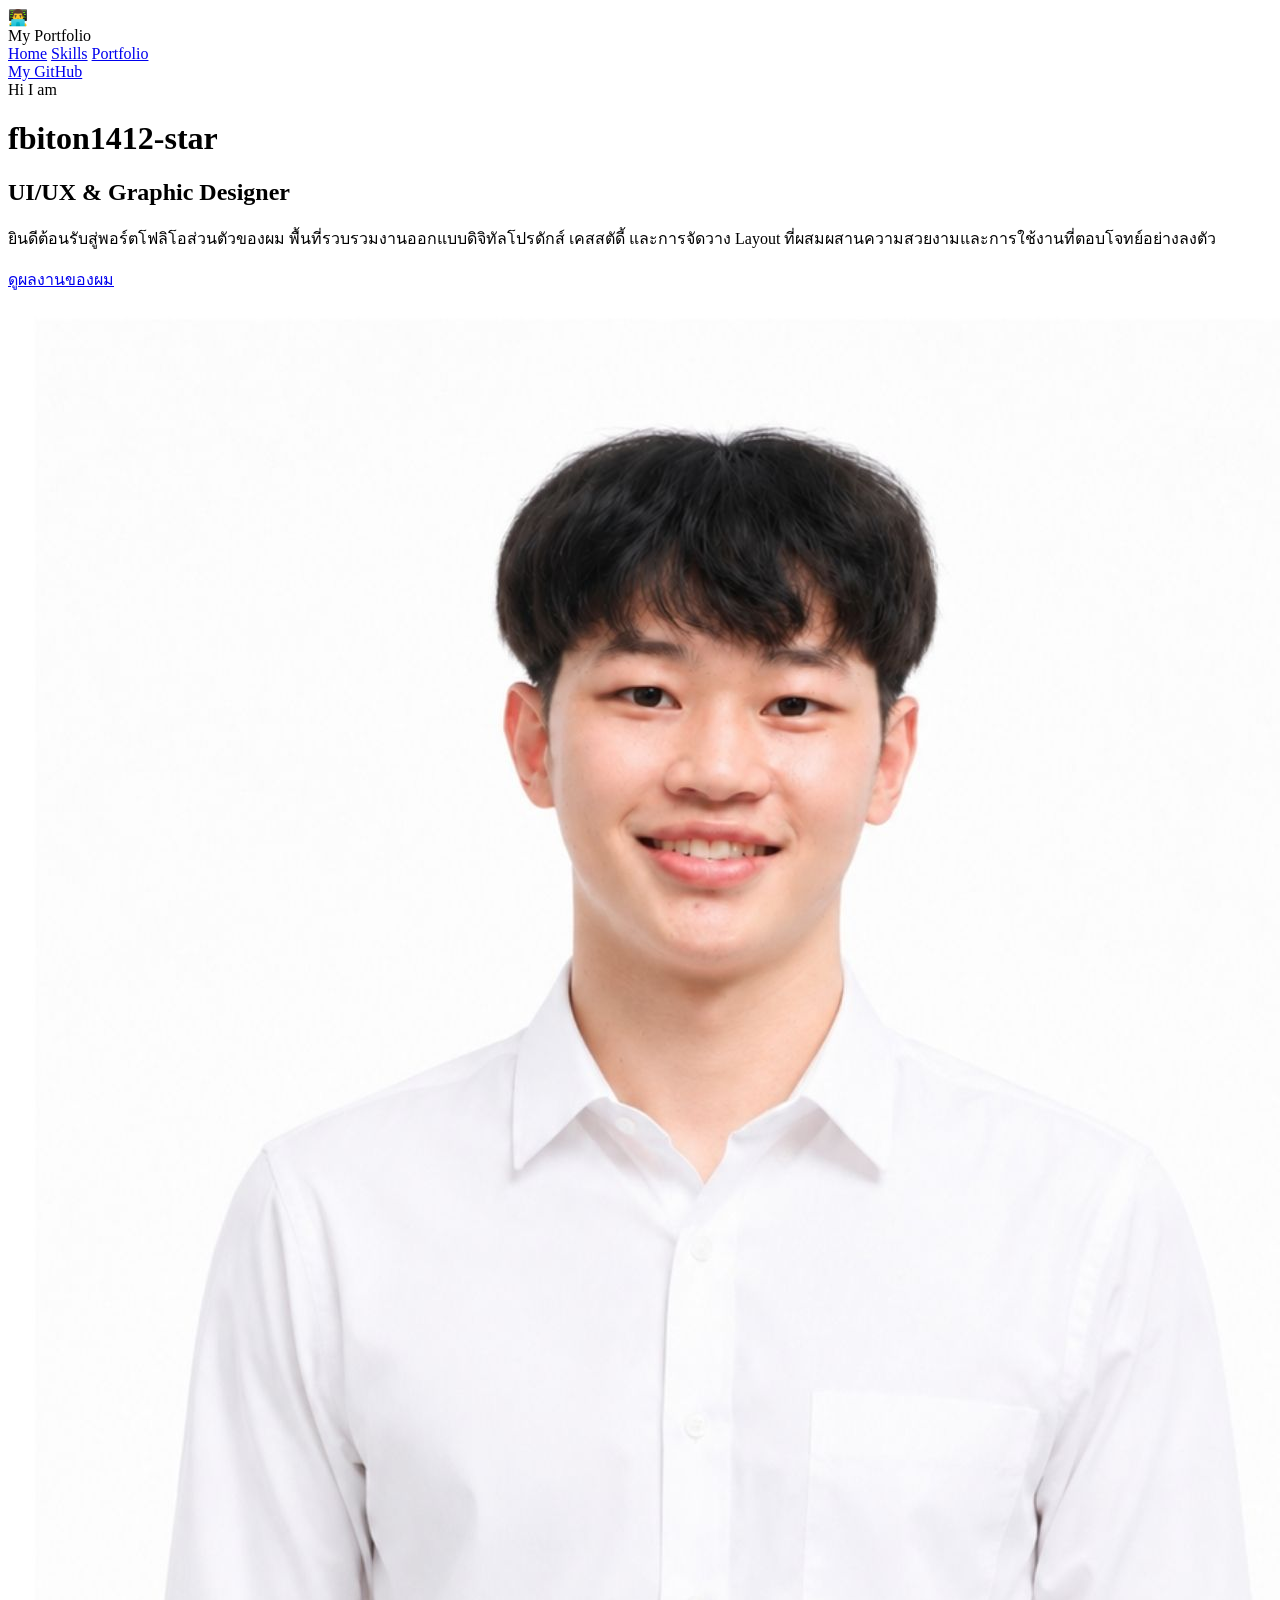
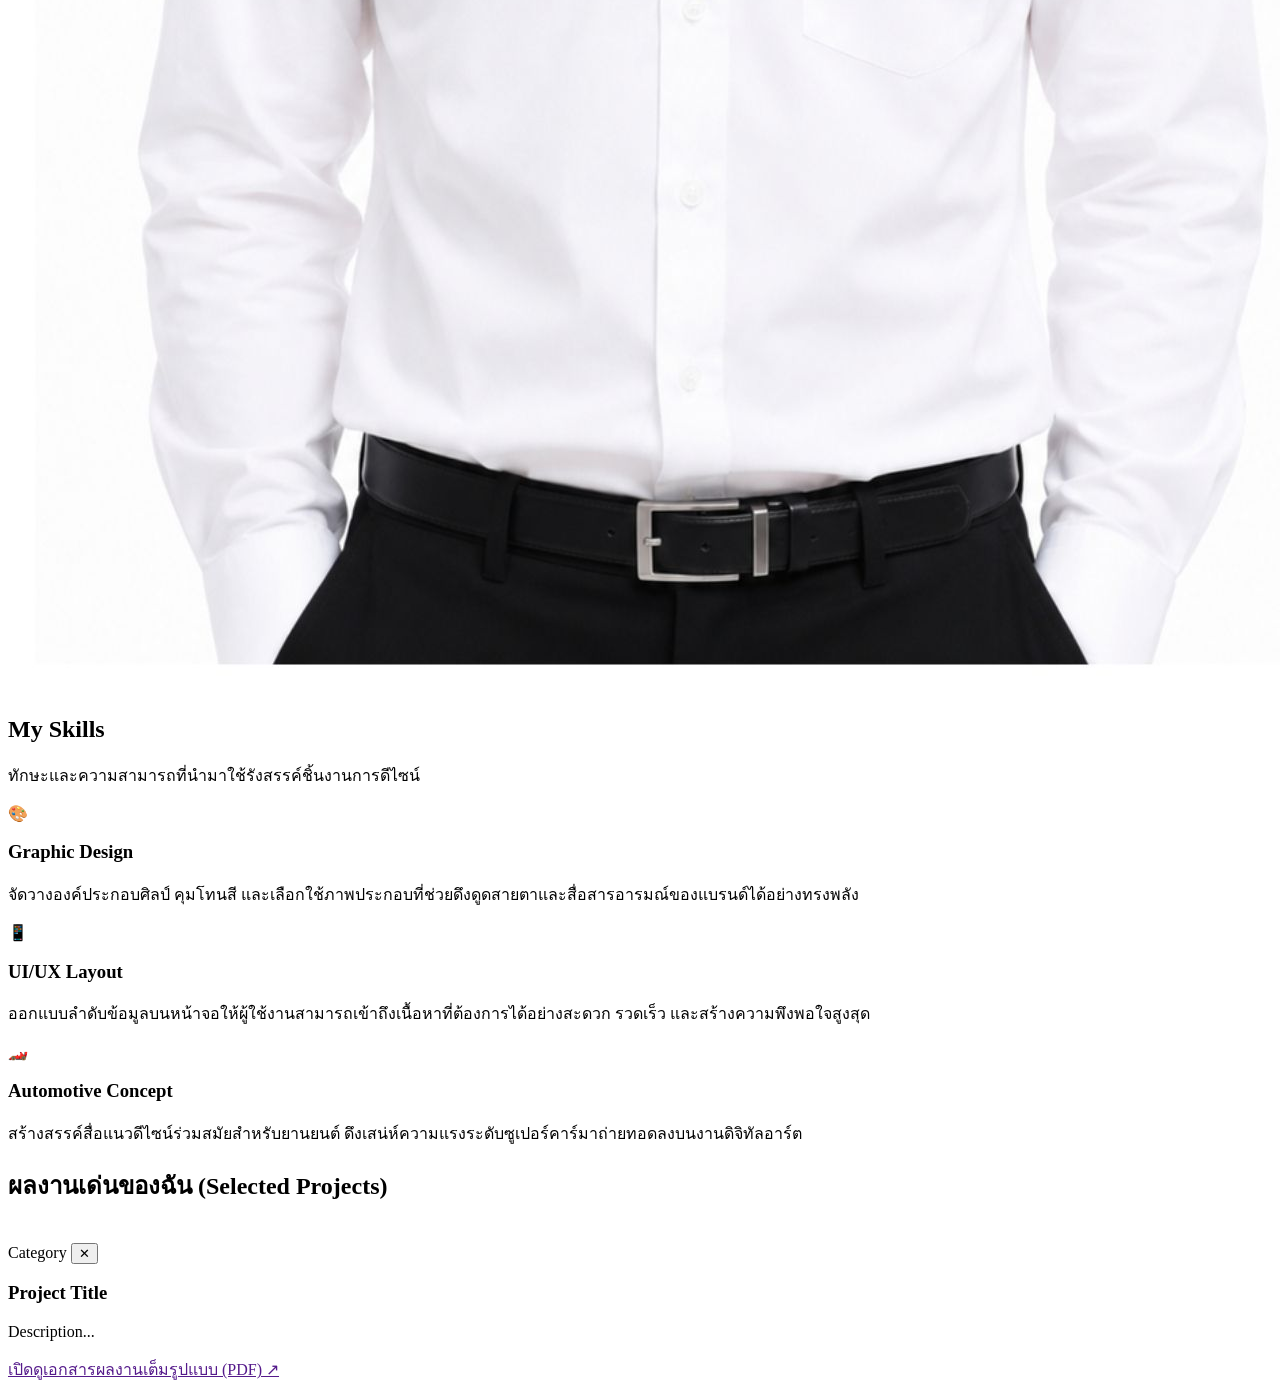
==== index.html @ 3934b1f4 "Update fetch path for projects.json" ====
<!DOCTYPE html>
<html lang="th">
<head>
    <meta charset="UTF-8">
    <meta name="viewport" content="width=device-width, initial-scale=1.0">
    <title>My Portfolio</title>
    <script src="https://unpkg.com/@tailwindcss/browser@4"></script>
</head>
<body class="bg-[#0A0A0A] text-gray-100 font-sans antialiased selection:bg-[#E25C24] selection:text-white">

    <!-- 1. NAVBAR -->
    <nav class="max-w-6xl mx-auto px-6 py-5 flex justify-between items-center sticky top-0 bg-[#0A0A0A]/80 backdrop-blur-md z-40">
        <div class="flex items-center gap-3">
            <div class="w-10 h-10 rounded-full bg-gray-800 border border-gray-700 overflow-hidden flex items-center justify-center text-lg">👨‍💻</div>
            <span class="font-bold text-sm tracking-wide uppercase hidden sm:inline">My Portfolio</span>
        </div>
        <div class="hidden md:flex items-center gap-8 text-sm text-gray-400 font-medium">
            <a href="#" class="text-white hover:text-[#E25C24] transition">Home</a>
            <a href="#skills" class="hover:text-[#E25C24] transition">Skills</a>
            <a href="#portfolio" class="hover:text-[#E25C24] transition">Portfolio</a>
        </div>
        <a href="https://github.com" target="_blank" class="px-5 py-2 bg-[#E25C24] hover:bg-[#c94f1d] text-white text-xs font-bold uppercase rounded-lg tracking-wider transition">
            My GitHub
        </a>
    </nav>

    <!-- 2. HERO SECTION -->
    <header class="max-w-6xl mx-auto px-6 pt-16 pb-24 grid grid-cols-1 md:grid-cols-12 gap-12 items-center">
        <div class="md:col-span-7 order-2 md:order-1 text-center md:text-left">
            <span class="text-sm font-semibold text-[#E25C24] tracking-wide">Hi I am</span>
            <h1 class="text-4xl md:text-5xl font-black mt-2 mb-1 tracking-tight text-white">fbiton1412-star</h1>
            <h2 class="text-2xl md:text-3xl font-extrabold text-[#E25C24] mb-6">UI/UX & Graphic Designer</h2>
            <p class="text-gray-400 font-light leading-relaxed max-w-xl mb-8">
                ยินดีต้อนรับสู่พอร์ตโฟลิโอส่วนตัวของผม พื้นที่รวบรวมงานออกแบบดิจิทัลโปรดักส์ เคสสตัดี้ และการจัดวาง Layout ที่ผสมผสานความสวยงามและการใช้งานที่ตอบโจทย์อย่างลงตัว
            </p>
            <div class="flex flex-wrap gap-4 justify-center md:justify-start">
                <a href="#portfolio" class="px-6 py-3 bg-[#E25C24] hover:bg-[#c94f1d] text-white text-sm font-bold rounded-xl transition shadow-lg shadow-[#E25C24]/20">
                    ดูผลงานของผม
                </a>
            </div>
        </div>
        <div class="md:col-span-5 order-1 md:order-2 flex justify-center">
            <div class="relative w-64 h-64 md:w-80 md:h-80 rounded-full border-4 border-[#E25C24]/30 overflow-hidden shadow-2xl shadow-[#E25C24]/10 bg-gray-900 flex items-center justify-center">
                <img src="profile.jpg" alt="Profile" class="w-full h-full object-cover onerror-replace">
            </div>
        </div>
    </header>

    <!-- 3. SKILLS SECTION -->
    <section id="skills" class="bg-[#0F0F0F] border-t border-gray-900 py-24">
        <div class="max-w-6xl mx-auto px-6 text-center">
            <h2 class="text-3xl font-black text-white mb-2">My Skills</h2>
            <p class="text-gray-500 text-sm max-w-xl mx-auto mb-16 font-light">
                ทักษะและความสามารถที่นำมาใช้รังสรรค์ชิ้นงานการดีไซน์
            </p>
            <div class="grid grid-cols-1 md:grid-cols-3 gap-6 text-left">
                <div class="bg-[#141414] p-8 rounded-2xl border border-gray-900/60 hover:border-[#E25C24]/40 transition group">
                    <div class="w-10 h-10 rounded-lg bg-gray-900 flex items-center justify-center text-lg text-[#E25C24] mb-6 border border-gray-800">🎨</div>
                    <h3 class="text-lg font-bold text-white mb-3 group-hover:text-[#E25C24] transition">Graphic Design</h3>
                    <p class="text-gray-400 text-xs leading-relaxed font-light">จัดวางองค์ประกอบศิลป์ คุมโทนสี และเลือกใช้ภาพประกอบที่ช่วยดึงดูดสายตาและสื่อสารอารมณ์ของแบรนด์ได้อย่างทรงพลัง</p>
                </div>
                <div class="bg-[#141414] p-8 rounded-2xl border border-gray-900/60 hover:border-[#E25C24]/40 transition group">
                    <div class="w-10 h-10 rounded-lg bg-gray-900 flex items-center justify-center text-lg text-[#E25C24] mb-6 border border-gray-800">📱</div>
                    <h3 class="text-lg font-bold text-white mb-3 group-hover:text-[#E25C24] transition">UI/UX Layout</h3>
                    <p class="text-gray-400 text-xs leading-relaxed font-light">ออกแบบลำดับข้อมูลบนหน้าจอให้ผู้ใช้งานสามารถเข้าถึงเนื้อหาที่ต้องการได้อย่างสะดวก รวดเร็ว และสร้างความพึงพอใจสูงสุด</p>
                </div>
                <div class="bg-[#141414] p-8 rounded-2xl border border-gray-900/60 hover:border-[#E25C24]/40 transition group">
                    <div class="w-10 h-10 rounded-lg bg-gray-900 flex items-center justify-center text-lg text-[#E25C24] mb-6 border border-gray-800">🏎️</div>
                    <h3 class="text-lg font-bold text-white mb-3 group-hover:text-[#E25C24] transition">Automotive Concept</h3>
                    <p class="text-gray-400 text-xs leading-relaxed font-light">สร้างสรรค์สื่อแนวดีไซน์ร่วมสมัยสำหรับยานยนต์ ดึงเสน่ห์ความแรงระดับซูเปอร์คาร์มาถ่ายทอดลงบนงานดิจิทัลอาร์ต</p>
                </div>
            </div>
        </div>
    </section>

    <!-- 4. PORTFOLIO GRID SECTION -->
    <section id="portfolio" class="max-w-6xl mx-auto px-6 py-24">
        <h2 class="text-2xl font-bold mb-8 text-gray-300 flex items-center gap-2">
            <span class="w-2 h-6 bg-[#E25C24] rounded-full"></span> ผลงานเด่นของฉัน (Selected Projects)
        </h2>
        <div id="portfolio-grid" class="grid grid-cols-1 md:grid-cols-3 gap-6">
            <!-- ข้อมูลโปรเจกต์จากฐานข้อมูล JSON จะเข้ามาแสดงตรงนี้โดยอัตโนมัติ -->
        </div>
    </section>

    <!-- INTERACTIVE POP-UP MODAL -->
    <div id="interactive-modal" class="fixed inset-0 bg-black/90 backdrop-blur-xl z-50 hidden flex items-center justify-center p-4 transition-all duration-300">
        <div class="bg-[#141414] w-full max-w-4xl rounded-2xl overflow-hidden shadow-2xl border border-gray-800 flex flex-col md:flex-row h-[85vh] md:h-[60vh]">
            <div class="w-full md:w-3/5 bg-black flex items-center justify-center relative p-4 h-1/2 md:h-full">
                <img id="modal-active-img" src="" class="max-w-full max-h-full rounded-xl object-contain">
            </div>
            <div class="w-full md:w-2/5 p-6 md:p-8 flex flex-col justify-between border-t md:border-t-0 md:border-l border-gray-900 h-1/2 md:h-full">
                <div>
                    <div class="flex justify-between items-start mb-4">
                        <span id="modal-project-cat" class="text-xs font-semibold px-2.5 py-1 rounded bg-[#E25C24]/10 text-[#E25C24] border border-[#E25C24]/20 uppercase">Category</span>
                        <button onclick="closeInteractiveModal()" class="text-gray-400 hover:text-white bg-gray-900 p-1.5 rounded-full transition w-8 h-8 flex items-center justify-center text-sm cursor-pointer">✕</button>
                    </div>
                    <h3 id="modal-project-title" class="text-2xl font-black text-white mb-3">Project Title</h3>
                    <p id="modal-project-desc" class="text-gray-400 text-xs leading-relaxed font-light overflow-y-auto max-h-[15vh]">Description...</p>
                </div>
                <div class="mt-4">
                    <a id="modal-pdf-btn" href="" target="_blank" class="w-full text-center py-4 bg-[#E25C24] hover:bg-[#c94f1d] text-white font-medium rounded-xl transition duration-300 block text-sm tracking-wide shadow-lg shadow-[#E25C24]/20">
                        เปิดดูเอกสารผลงานเต็มรูปแบบ (PDF) ↗
                    </a>
                </div>
            </div>
        </div>
    </div>

    <script>
        async function loadPortfolio() {
            try {
                const response = await fetch('./projects.json');
                const projects = await response.json();
                const grid = document.getElementById('portfolio-grid');
                
                grid.innerHTML = projects.map((project, index) => {
                    const gridSpan = index === 0 ? 'md:col-span-2' : 'md:col-span-1';
                    const projectStr = encodeURIComponent(JSON.stringify(project));
                    
                    return `
                        <div onclick="openInteractiveModal('${projectStr}')" class="${gridSpan} bg-[#141414] rounded-2xl overflow-hidden border border-gray-900/60 hover:border-[#E25C24]/40 transition-all duration-300 group flex flex-col justify-between cursor-pointer">
                            <div>
                                <div class="overflow-hidden relative h-52 md:h-64 bg-gray-950">
                                    <img src="${project.image_url}" alt="${project.title}" class="w-full h-full object-cover group-hover:scale-102 transition duration-500 opacity-90">
                                    <div class="absolute top-4 left-4 bg-black/60 backdrop-blur-md px-3 py-1 rounded-full text-xs font-medium text-[#E25C24] border border-white/10">
                                        ${project.category}
                                    </div>
                                </div>
                                <div class="p-6 md:p-8">
                                    <h3 class="text-xl font-bold text-white mb-2 group-hover:text-[#E25C24] transition">${project.title}</h3>
                                    <p class="text-gray-400 text-xs leading-relaxed font-light line-clamp-2">${project.description}</p>
                                </div>
                            </div>
                            <div class="px-6 pb-6 md:px-8 md:pb-8 text-right text-xs text-[#E25C24] font-medium group-hover:translate-x-1 transition duration-200">
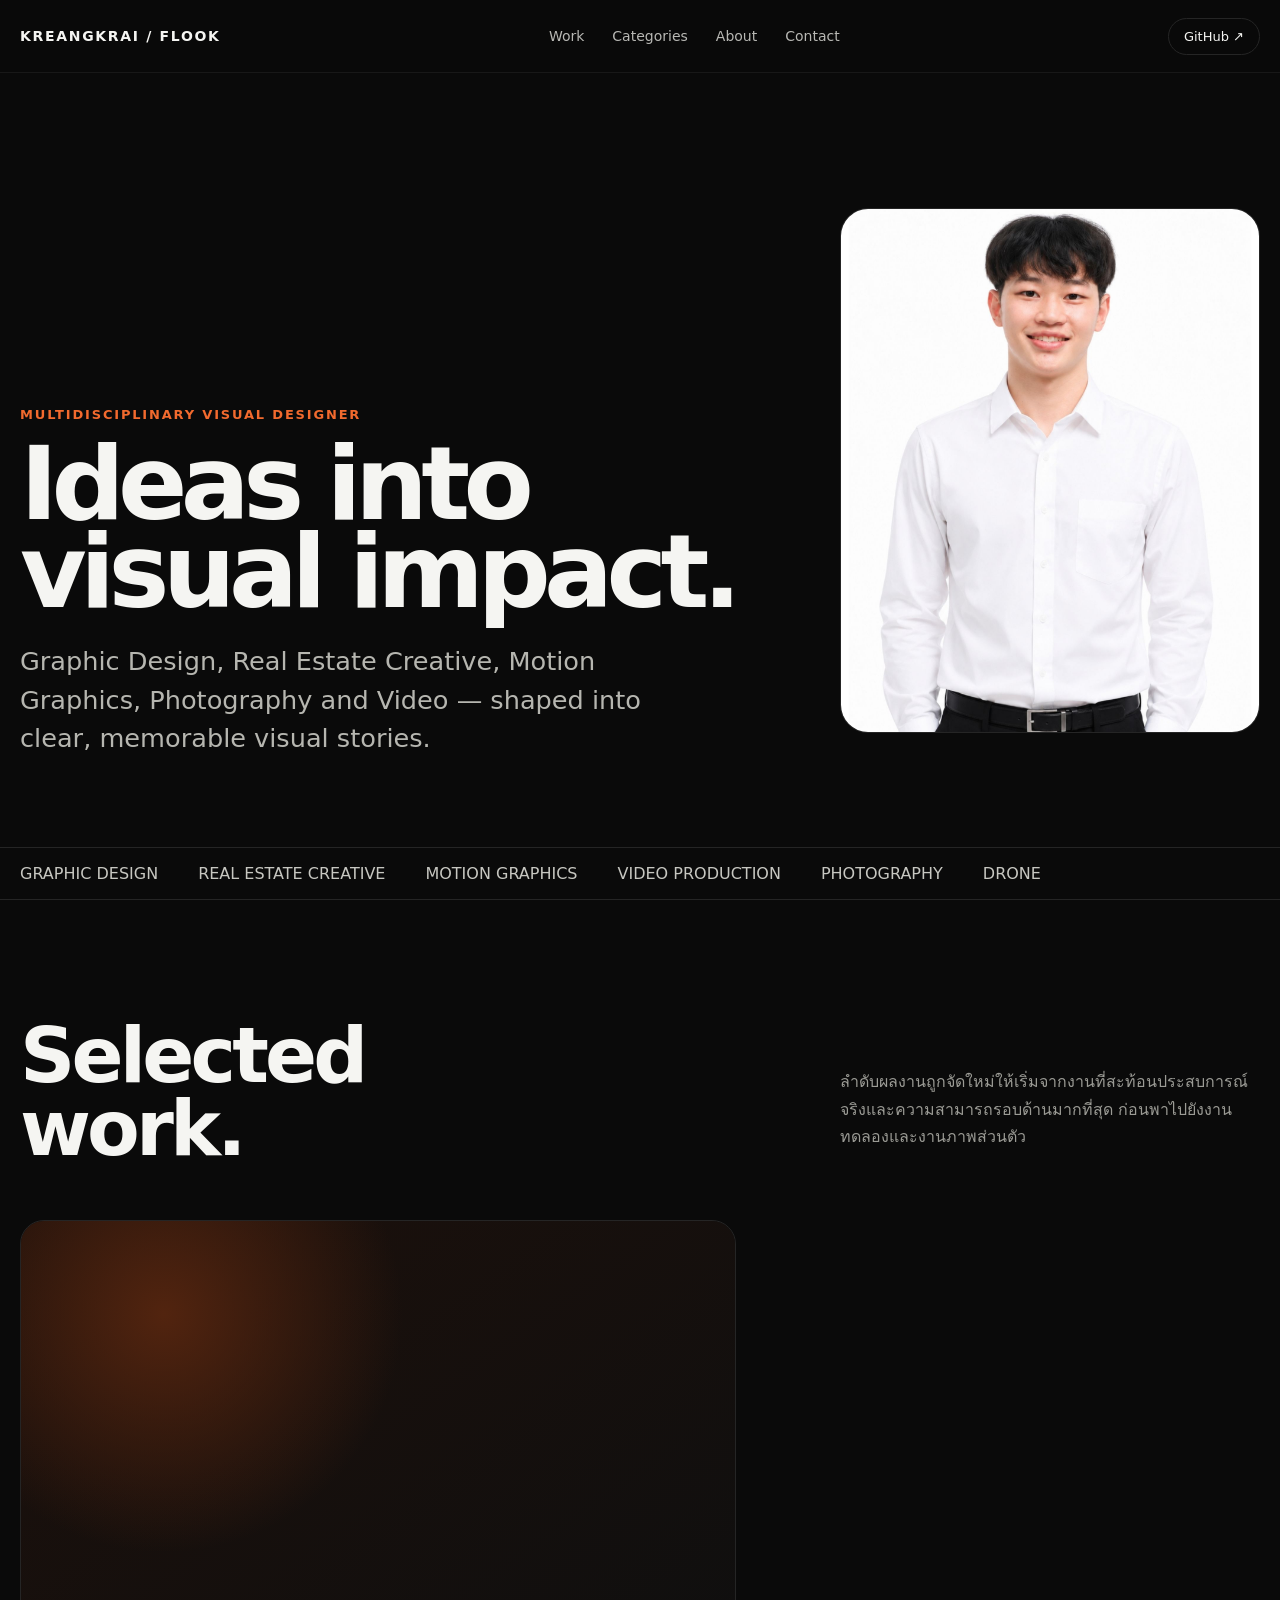
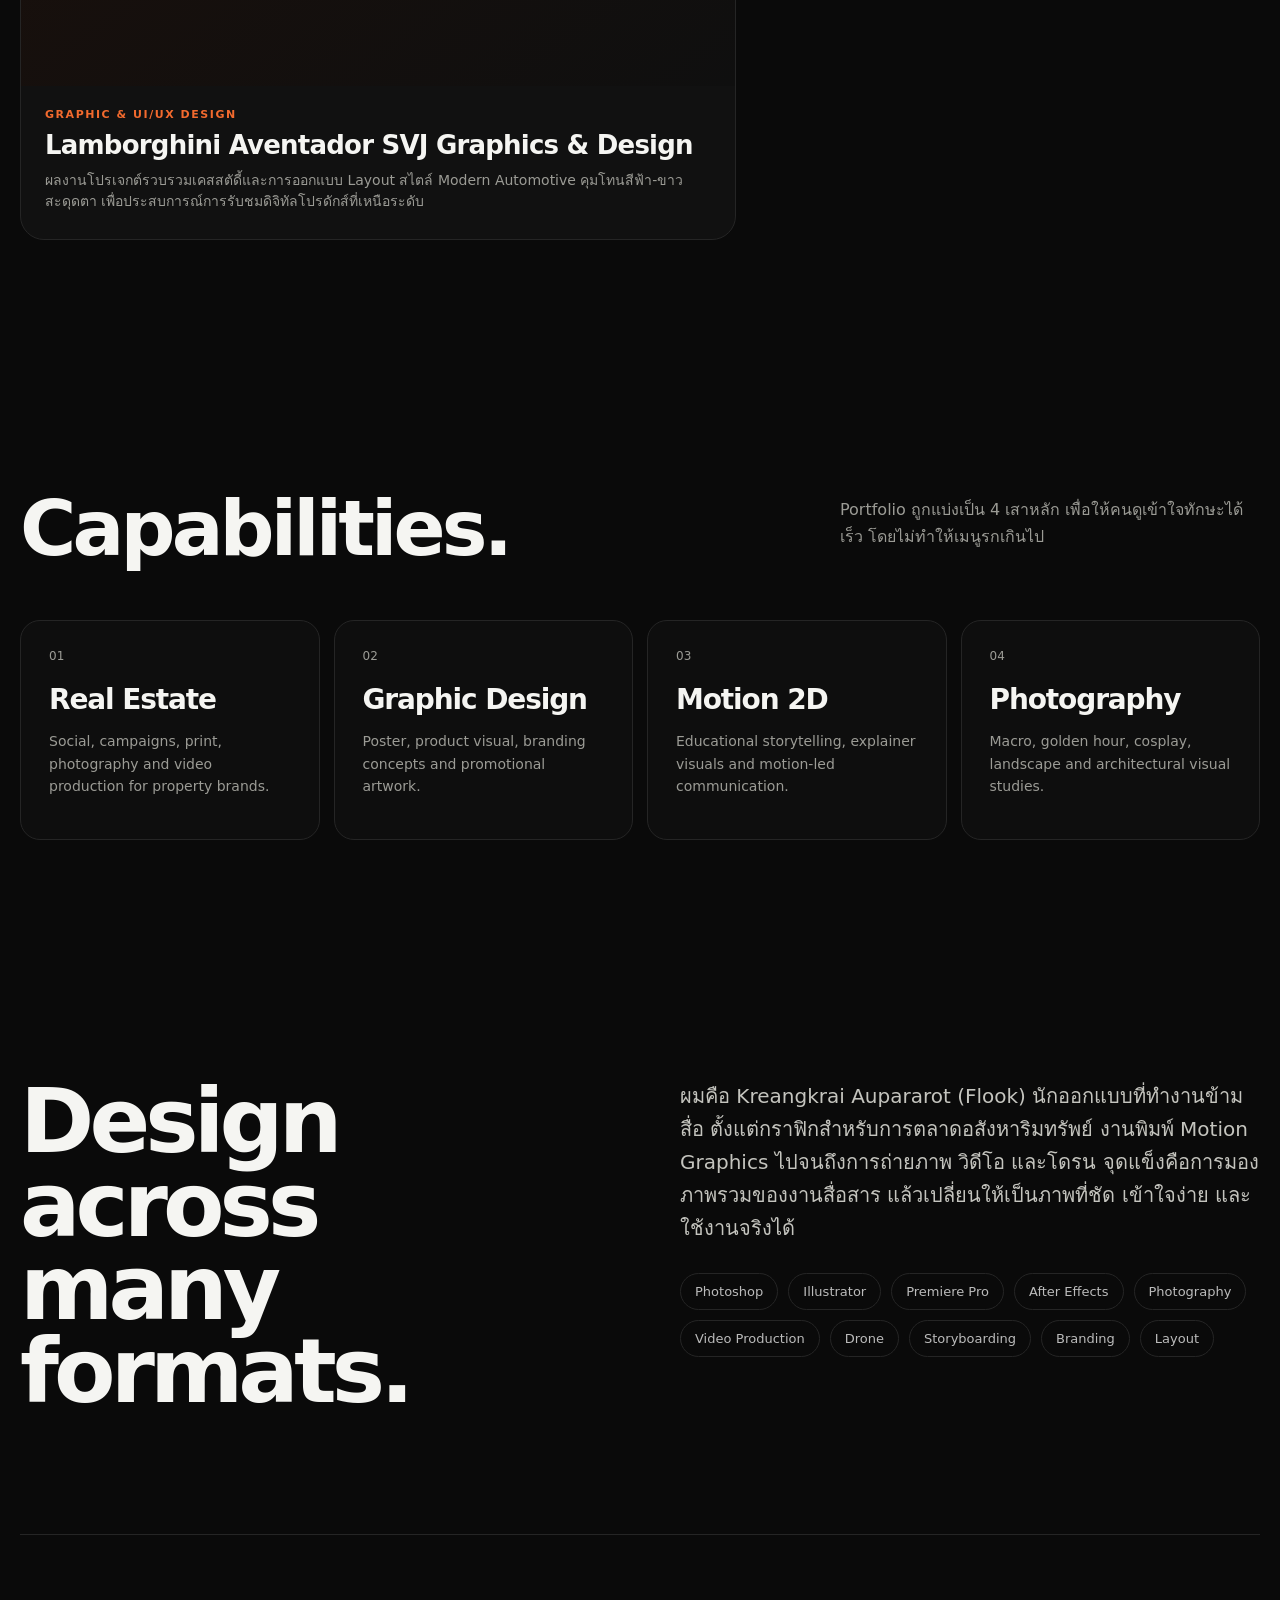
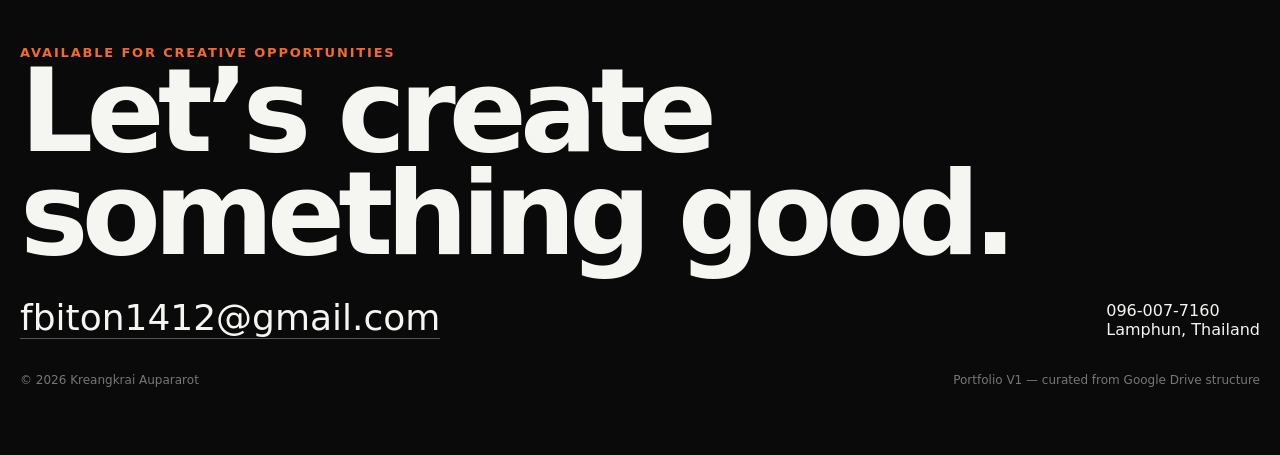
==== commit 8b894612: "Redesign portfolio homepage structure and visual system" ====
--- a/index.html
+++ b/index.html
@@ -1,135 +1,37 @@
 <!DOCTYPE html>
 <html lang="th">
 <head>
-    <meta charset="UTF-8">
-    <meta name="viewport" content="width=device-width, initial-scale=1.0">
-    <title>My Portfolio</title>
-    <script src="https://unpkg.com/@tailwindcss/browser@4"></script>
+<meta charset="UTF-8" />
+<meta name="viewport" content="width=device-width, initial-scale=1.0" />
+<meta name="description" content="Kreangkrai Aupararot — Graphic Designer, Motion Designer and Visual Creator." />
+<title>Kreangkrai Aupararot — Visual Designer</title>
+<style>
+:root{--bg:#0a0a0a;--panel:#111;--text:#f5f5f2;--muted:#9b9b95;--line:#252525;--accent:#f26a2e;--max:1400px}
+*{box-sizing:border-box}html{scroll-behavior:smooth}body{margin:0;background:var(--bg);color:var(--text);font-family:Inter,ui-sans-serif,system-ui,-apple-system,BlinkMacSystemFont,"Segoe UI",sans-serif}a{color:inherit;text-decoration:none}img{max-width:100%;display:block}.wrap{width:min(calc(100% - 40px),var(--max));margin:auto}.nav{position:sticky;top:0;z-index:50;border-bottom:1px solid rgba(255,255,255,.06);backdrop-filter:blur(18px);background:rgba(10,10,10,.72)}.navin{height:72px;display:flex;align-items:center;justify-content:space-between}.brand{font-size:14px;font-weight:700;letter-spacing:.12em;text-transform:uppercase}.links{display:flex;gap:28px;color:#b8b8b4;font-size:14px}.links a:hover{color:#fff}.pill{border:1px solid var(--line);border-radius:999px;padding:10px 15px;font-size:13px}.hero{min-height:86vh;display:grid;grid-template-columns:1.25fr .75fr;align-items:end;padding:84px 0 64px;gap:64px}.eyebrow{color:var(--accent);font-size:13px;font-weight:700;letter-spacing:.14em;text-transform:uppercase}.hero h1{font-size:clamp(58px,8vw,132px);line-height:.86;letter-spacing:-.065em;margin:18px 0 26px}.hero p{max-width:680px;font-size:clamp(18px,2vw,26px);line-height:1.5;color:#b6b6b0}.portrait{align-self:center;justify-self:end;width:min(100%,420px);aspect-ratio:4/5;border-radius:28px;overflow:hidden;background:#161616;border:1px solid var(--line)}.portrait img{width:100%;height:100%;object-fit:cover}.marquee{border-top:1px solid var(--line);border-bottom:1px solid var(--line);padding:16px 0;overflow:hidden;white-space:nowrap;color:#c7c7c1}.marquee span{display:inline-block;margin-right:40px}.section{padding:120px 0}.section-head{display:flex;justify-content:space-between;gap:40px;align-items:end;margin-bottom:54px}.section-head h2{font-size:clamp(42px,6vw,86px);line-height:.95;letter-spacing:-.05em;margin:0}.section-head p{max-width:420px;color:var(--muted);line-height:1.7}.work-grid{display:grid;grid-template-columns:repeat(12,1fr);gap:18px}.card{position:relative;overflow:hidden;border-radius:24px;background:var(--panel);border:1px solid var(--line);min-height:360px;display:flex;flex-direction:column}.card.big{grid-column:span 7;min-height:620px}.card.med{grid-column:span 5;min-height:620px}.card.small{grid-column:span 4;min-height:460px}.visual{flex:1;min-height:280px;position:relative;overflow:hidden;background:linear-gradient(135deg,#1b1b1b,#0e0e0e)}.visual img{width:100%;height:100%;object-fit:cover;transition:transform .7s cubic-bezier(.2,.8,.2,1),filter .7s}.card:hover .visual img{transform:scale(1.035)}.visual.gradient-1{background:radial-gradient(circle at 20% 20%,#52240f,transparent 35%),linear-gradient(145deg,#1c100b,#0f0f0f)}.visual.gradient-2{background:radial-gradient(circle at 70% 20%,#222d54,transparent 35%),linear-gradient(145deg,#10131c,#0f0f0f)}.visual.gradient-3{background:radial-gradient(circle at 30% 70%,#5b4e14,transparent 35%),linear-gradient(145deg,#17150b,#0f0f0f)}.ghost{position:absolute;inset:auto 24px 20px;font-size:clamp(34px,4vw,72px);font-weight:800;letter-spacing:-.05em;color:rgba(255,255,255,.12)}.meta{padding:22px 24px 26px}.kicker{color:var(--accent);font-size:11px;letter-spacing:.14em;text-transform:uppercase;font-weight:700}.meta h3{font-size:26px;margin:9px 0 10px;letter-spacing:-.03em}.meta p{margin:0;color:var(--muted);line-height:1.55;font-size:14px}.categories{display:grid;grid-template-columns:repeat(4,1fr);gap:14px}.cat{padding:28px;border:1px solid var(--line);border-radius:20px;background:#0e0e0e;min-height:220px;display:flex;flex-direction:column;justify-content:space-between;transition:.3s}.cat:hover{transform:translateY(-4px);border-color:#444}.cat .num{font-size:12px;color:var(--muted)}.cat h3{font-size:28px;letter-spacing:-.04em;margin:0}.cat p{color:var(--muted);font-size:14px;line-height:1.6}.about{display:grid;grid-template-columns:1fr 1fr;gap:80px}.about h2{font-size:clamp(48px,7vw,96px);line-height:.93;letter-spacing:-.055em;margin:0}.about-copy{font-size:20px;line-height:1.65;color:#c4c4be}.skills{display:flex;flex-wrap:wrap;gap:10px;margin-top:28px}.skills span{padding:10px 14px;border-radius:999px;border:1px solid var(--line);color:#bbb;font-size:13px}.contact{padding:110px 0 50px;border-top:1px solid var(--line)}.contact h2{font-size:clamp(54px,9vw,128px);line-height:.9;letter-spacing:-.06em;margin:0 0 30px}.contact-row{display:flex;justify-content:space-between;align-items:end;gap:30px}.contact a.mail{font-size:clamp(20px,3vw,36px);border-bottom:1px solid #555}.footer{display:flex;justify-content:space-between;color:#777;font-size:12px;padding:34px 0 18px}
+@media(max-width:900px){.links{display:none}.hero{grid-template-columns:1fr;padding-top:70px}.portrait{justify-self:start;width:72%;order:-1}.card.big,.card.med,.card.small{grid-column:span 12;min-height:520px}.categories{grid-template-columns:1fr 1fr}.about{grid-template-columns:1fr;gap:30px}.section{padding:82px 0}.section-head{align-items:start;flex-direction:column}.contact-row{align-items:start;flex-direction:column}}
+@media(max-width:600px){.wrap{width:min(calc(100% - 24px),var(--max))}.hero{min-height:auto}.portrait{width:100%}.categories{grid-template-columns:1fr}.card.big,.card.med,.card.small{min-height:450px}.footer{gap:20px;flex-direction:column}}
+</style>
 </head>
-<body class="bg-[#0A0A0A] text-gray-100 font-sans antialiased selection:bg-[#E25C24] selection:text-white">
-
-    <!-- 1. NAVBAR -->
-    <nav class="max-w-6xl mx-auto px-6 py-5 flex justify-between items-center sticky top-0 bg-[#0A0A0A]/80 backdrop-blur-md z-40">
-        <div class="flex items-center gap-3">
-            <div class="w-10 h-10 rounded-full bg-gray-800 border border-gray-700 overflow-hidden flex items-center justify-center text-lg">👨‍💻</div>
-            <span class="font-bold text-sm tracking-wide uppercase hidden sm:inline">My Portfolio</span>
-        </div>
-        <div class="hidden md:flex items-center gap-8 text-sm text-gray-400 font-medium">
-            <a href="#" class="text-white hover:text-[#E25C24] transition">Home</a>
-            <a href="#skills" class="hover:text-[#E25C24] transition">Skills</a>
-            <a href="#portfolio" class="hover:text-[#E25C24] transition">Portfolio</a>
-        </div>
-        <a href="https://github.com" target="_blank" class="px-5 py-2 bg-[#E25C24] hover:bg-[#c94f1d] text-white text-xs font-bold uppercase rounded-lg tracking-wider transition">
-            My GitHub
-        </a>
-    </nav>
-
-    <!-- 2. HERO SECTION -->
-    <header class="max-w-6xl mx-auto px-6 pt-16 pb-24 grid grid-cols-1 md:grid-cols-12 gap-12 items-center">
-        <div class="md:col-span-7 order-2 md:order-1 text-center md:text-left">
-            <span class="text-sm font-semibold text-[#E25C24] tracking-wide">Hi I am</span>
-            <h1 class="text-4xl md:text-5xl font-black mt-2 mb-1 tracking-tight text-white">fbiton1412-star</h1>
-            <h2 class="text-2xl md:text-3xl font-extrabold text-[#E25C24] mb-6">UI/UX & Graphic Designer</h2>
-            <p class="text-gray-400 font-light leading-relaxed max-w-xl mb-8">
-                ยินดีต้อนรับสู่พอร์ตโฟลิโอส่วนตัวของผม พื้นที่รวบรวมงานออกแบบดิจิทัลโปรดักส์ เคสสตัดี้ และการจัดวาง Layout ที่ผสมผสานความสวยงามและการใช้งานที่ตอบโจทย์อย่างลงตัว
-            </p>
-            <div class="flex flex-wrap gap-4 justify-center md:justify-start">
-                <a href="#portfolio" class="px-6 py-3 bg-[#E25C24] hover:bg-[#c94f1d] text-white text-sm font-bold rounded-xl transition shadow-lg shadow-[#E25C24]/20">
-                    ดูผลงานของผม
-                </a>
-            </div>
-        </div>
-        <div class="md:col-span-5 order-1 md:order-2 flex justify-center">
-            <div class="relative w-64 h-64 md:w-80 md:h-80 rounded-full border-4 border-[#E25C24]/30 overflow-hidden shadow-2xl shadow-[#E25C24]/10 bg-gray-900 flex items-center justify-center">
-                <img src="profile.jpg" alt="Profile" class="w-full h-full object-cover onerror-replace">
-            </div>
-        </div>
-    </header>
-
-    <!-- 3. SKILLS SECTION -->
-    <section id="skills" class="bg-[#0F0F0F] border-t border-gray-900 py-24">
-        <div class="max-w-6xl mx-auto px-6 text-center">
-            <h2 class="text-3xl font-black text-white mb-2">My Skills</h2>
-            <p class="text-gray-500 text-sm max-w-xl mx-auto mb-16 font-light">
-                ทักษะและความสามารถที่นำมาใช้รังสรรค์ชิ้นงานการดีไซน์
-            </p>
-            <div class="grid grid-cols-1 md:grid-cols-3 gap-6 text-left">
-                <div class="bg-[#141414] p-8 rounded-2xl border border-gray-900/60 hover:border-[#E25C24]/40 transition group">
-                    <div class="w-10 h-10 rounded-lg bg-gray-900 flex items-center justify-center text-lg text-[#E25C24] mb-6 border border-gray-800">🎨</div>
-                    <h3 class="text-lg font-bold text-white mb-3 group-hover:text-[#E25C24] transition">Graphic Design</h3>
-                    <p class="text-gray-400 text-xs leading-relaxed font-light">จัดวางองค์ประกอบศิลป์ คุมโทนสี และเลือกใช้ภาพประกอบที่ช่วยดึงดูดสายตาและสื่อสารอารมณ์ของแบรนด์ได้อย่างทรงพลัง</p>
-                </div>
-                <div class="bg-[#141414] p-8 rounded-2xl border border-gray-900/60 hover:border-[#E25C24]/40 transition group">
-                    <div class="w-10 h-10 rounded-lg bg-gray-900 flex items-center justify-center text-lg text-[#E25C24] mb-6 border border-gray-800">📱</div>
-                    <h3 class="text-lg font-bold text-white mb-3 group-hover:text-[#E25C24] transition">UI/UX Layout</h3>
-                    <p class="text-gray-400 text-xs leading-relaxed font-light">ออกแบบลำดับข้อมูลบนหน้าจอให้ผู้ใช้งานสามารถเข้าถึงเนื้อหาที่ต้องการได้อย่างสะดวก รวดเร็ว และสร้างความพึงพอใจสูงสุด</p>
-                </div>
-                <div class="bg-[#141414] p-8 rounded-2xl border border-gray-900/60 hover:border-[#E25C24]/40 transition group">
-                    <div class="w-10 h-10 rounded-lg bg-gray-900 flex items-center justify-center text-lg text-[#E25C24] mb-6 border border-gray-800">🏎️</div>
-                    <h3 class="text-lg font-bold text-white mb-3 group-hover:text-[#E25C24] transition">Automotive Concept</h3>
-                    <p class="text-gray-400 text-xs leading-relaxed font-light">สร้างสรรค์สื่อแนวดีไซน์ร่วมสมัยสำหรับยานยนต์ ดึงเสน่ห์ความแรงระดับซูเปอร์คาร์มาถ่ายทอดลงบนงานดิจิทัลอาร์ต</p>
-                </div>
-            </div>
-        </div>
-    </section>
-
-    <!-- 4. PORTFOLIO GRID SECTION -->
-    <section id="portfolio" class="max-w-6xl mx-auto px-6 py-24">
-        <h2 class="text-2xl font-bold mb-8 text-gray-300 flex items-center gap-2">
-            <span class="w-2 h-6 bg-[#E25C24] rounded-full"></span> ผลงานเด่นของฉัน (Selected Projects)
-        </h2>
-        <div id="portfolio-grid" class="grid grid-cols-1 md:grid-cols-3 gap-6">
-            <!-- ข้อมูลโปรเจกต์จากฐานข้อมูล JSON จะเข้ามาแสดงตรงนี้โดยอัตโนมัติ -->
-        </div>
-    </section>
-
-    <!-- INTERACTIVE POP-UP MODAL -->
-    <div id="interactive-modal" class="fixed inset-0 bg-black/90 backdrop-blur-xl z-50 hidden flex items-center justify-center p-4 transition-all duration-300">
-        <div class="bg-[#141414] w-full max-w-4xl rounded-2xl overflow-hidden shadow-2xl border border-gray-800 flex flex-col md:flex-row h-[85vh] md:h-[60vh]">
-            <div class="w-full md:w-3/5 bg-black flex items-center justify-center relative p-4 h-1/2 md:h-full">
-                <img id="modal-active-img" src="" class="max-w-full max-h-full rounded-xl object-contain">
-            </div>
-            <div class="w-full md:w-2/5 p-6 md:p-8 flex flex-col justify-between border-t md:border-t-0 md:border-l border-gray-900 h-1/2 md:h-full">
-                <div>
-                    <div class="flex justify-between items-start mb-4">
-                        <span id="modal-project-cat" class="text-xs font-semibold px-2.5 py-1 rounded bg-[#E25C24]/10 text-[#E25C24] border border-[#E25C24]/20 uppercase">Category</span>
-                        <button onclick="closeInteractiveModal()" class="text-gray-400 hover:text-white bg-gray-900 p-1.5 rounded-full transition w-8 h-8 flex items-center justify-center text-sm cursor-pointer">✕</button>
-                    </div>
-                    <h3 id="modal-project-title" class="text-2xl font-black text-white mb-3">Project Title</h3>
-                    <p id="modal-project-desc" class="text-gray-400 text-xs leading-relaxed font-light overflow-y-auto max-h-[15vh]">Description...</p>
-                </div>
-                <div class="mt-4">
-                    <a id="modal-pdf-btn" href="" target="_blank" class="w-full text-center py-4 bg-[#E25C24] hover:bg-[#c94f1d] text-white font-medium rounded-xl transition duration-300 block text-sm tracking-wide shadow-lg shadow-[#E25C24]/20">
-                        เปิดดูเอกสารผลงานเต็มรูปแบบ (PDF) ↗
-                    </a>
-                </div>
-            </div>
-        </div>
-    </div>
-
-    <script>
-        async function loadPortfolio() {
-            try {
-                const response = await fetch('./projects.json');
-                const projects = await response.json();
-                const grid = document.getElementById('portfolio-grid');
-                
-                grid.innerHTML = projects.map((project, index) => {
-                    const gridSpan = index === 0 ? 'md:col-span-2' : 'md:col-span-1';
-                    const projectStr = encodeURIComponent(JSON.stringify(project));
-                    
-                    return `
-                        <div onclick="openInteractiveModal('${projectStr}')" class="${gridSpan} bg-[#141414] rounded-2xl overflow-hidden border border-gray-900/60 hover:border-[#E25C24]/40 transition-all duration-300 group flex flex-col justify-between cursor-pointer">
-                            <div>
-                                <div class="overflow-hidden relative h-52 md:h-64 bg-gray-950">
-                                    <img src="${project.image_url}" alt="${project.title}" class="w-full h-full object-cover group-hover:scale-102 transition duration-500 opacity-90">
-                                    <div class="absolute top-4 left-4 bg-black/60 backdrop-blur-md px-3 py-1 rounded-full text-xs font-medium text-[#E25C24] border border-white/10">
-                                        ${project.category}
-                                    </div>
-                                </div>
-                                <div class="p-6 md:p-8">
-                                    <h3 class="text-xl font-bold text-white mb-2 group-hover:text-[#E25C24] transition">${project.title}</h3>
-                                    <p class="text-gray-400 text-xs leading-relaxed font-light line-clamp-2">${project.description}</p>
-                                </div>
-                            </div>
-                            <div class="px-6 pb-6 md:px-8 md:pb-8 text-right text-xs text-[#E25C24] font-medium group-hover:translate-x-1 transition duration-200">
+<body>
+<nav class="nav"><div class="wrap navin"><a class="brand" href="#top">KREANGKRAI / FLOOK</a><div class="links"><a href="#work">Work</a><a href="#categories">Categories</a><a href="#about">About</a><a href="#contact">Contact</a></div><a class="pill" href="https://github.com/fbiton1412-star" target="_blank" rel="noreferrer">GitHub ↗</a></div></nav>
+<main id="top">
+<section class="wrap hero"><div><div class="eyebrow">Multidisciplinary Visual Designer</div><h1>Ideas into<br>visual impact.</h1><p>Graphic Design, Real Estate Creative, Motion Graphics, Photography and Video — shaped into clear, memorable visual stories.</p></div><div class="portrait"><img src="profile.jpg" alt="Kreangkrai Aupararot portrait" onerror="this.style.display='none'" /></div></section>
+<div class="marquee"><div class="wrap"><span>GRAPHIC DESIGN</span><span>REAL ESTATE CREATIVE</span><span>MOTION GRAPHICS</span><span>VIDEO PRODUCTION</span><span>PHOTOGRAPHY</span><span>DRONE</span></div></div>
+<section class="wrap section" id="work"><div class="section-head"><h2>Selected<br>work.</h2><p>ลำดับผลงานถูกจัดใหม่ให้เริ่มจากงานที่สะท้อนประสบการณ์จริงและความสามารถรอบด้านมากที่สุด ก่อนพาไปยังงานทดลองและงานภาพส่วนตัว</p></div><div id="work-grid" class="work-grid"></div></section>
+<section class="wrap section" id="categories"><div class="section-head"><h2>Capabilities.</h2><p>Portfolio ถูกแบ่งเป็น 4 เสาหลัก เพื่อให้คนดูเข้าใจทักษะได้เร็ว โดยไม่ทำให้เมนูรกเกินไป</p></div><div class="categories"><a class="cat" href="#work"><span class="num">01</span><div><h3>Real Estate</h3><p>Social, campaigns, print, photography and video production for property brands.</p></div></a><a class="cat" href="#work"><span class="num">02</span><div><h3>Graphic Design</h3><p>Poster, product visual, branding concepts and promotional artwork.</p></div></a><a class="cat" href="#work"><span class="num">03</span><div><h3>Motion 2D</h3><p>Educational storytelling, explainer visuals and motion-led communication.</p></div></a><a class="cat" href="#work"><span class="num">04</span><div><h3>Photography</h3><p>Macro, golden hour, cosplay, landscape and architectural visual studies.</p></div></a></div></section>
+<section class="wrap section about" id="about"><h2>Design across<br>many formats.</h2><div><div class="about-copy">ผมคือ Kreangkrai Aupararot (Flook) นักออกแบบที่ทำงานข้ามสื่อ ตั้งแต่กราฟิกสำหรับการตลาดอสังหาริมทรัพย์ งานพิมพ์ Motion Graphics ไปจนถึงการถ่ายภาพ วิดีโอ และโดรน จุดแข็งคือการมองภาพรวมของงานสื่อสาร แล้วเปลี่ยนให้เป็นภาพที่ชัด เข้าใจง่าย และใช้งานจริงได้</div><div class="skills"><span>Photoshop</span><span>Illustrator</span><span>Premiere Pro</span><span>After Effects</span><span>Photography</span><span>Video Production</span><span>Drone</span><span>Storyboarding</span><span>Branding</span><span>Layout</span></div></div></section>
+<section class="wrap contact" id="contact"><div class="eyebrow">Available for creative opportunities</div><h2>Let’s create<br>something good.</h2><div class="contact-row"><a class="mail" href="mailto:fbiton1412@gmail.com">fbiton1412@gmail.com</a><div>096-007-7160<br>Lamphun, Thailand</div></div><div class="footer"><span>© 2026 Kreangkrai Aupararot</span><span>Portfolio V1 — curated from Google Drive structure</span></div></section>
+</main>
+<script>
+const fallback=[
+{title:'Real Estate Creative',category:'Featured Case Study',description:'Campaign, social media, print, photography and video production presented as one connected visual system.',image_url:'',size:'big',gradient:'gradient-1'},
+{title:'Lamborghini Poster',category:'Graphic Design',description:'High-impact automotive poster composition and visual direction.',image_url:'lambo cover.jpg',size:'med'},
+{title:'Sirindhorn Astronomy Park',category:'Motion Graphics 2D',description:'Educational motion storytelling with structured narrative and visual communication.',image_url:'',size:'small',gradient:'gradient-2'},
+{title:'Golden Hour Studies',category:'Photography',description:'Atmospheric photography focused on silhouette, warm light and visual mood.',image_url:'',size:'small',gradient:'gradient-3'},
+{title:'Product & Poster Design',category:'Graphic Design',description:'Selected visual explorations including Frawer, COCO, CeraVe, food and beverage design.',image_url:'',size:'small',gradient:'gradient-1'}
+];
+async function loadProjects(){let items=fallback;try{const r=await fetch('./projects.json',{cache:'no-store'});if(r.ok){const data=await r.json();if(Array.isArray(data)&&data.length)items=data}}catch(e){}const grid=document.getElementById('work-grid');grid.innerHTML=items.map((p,i)=>{const size=p.size||(['big','med','small','small','small'][i]||'small');const visual=p.image_url?`<div class="visual"><img src="${p.image_url}" alt="${p.title}" onerror="this.parentElement.classList.add('gradient-1');this.remove()"></div>`:`<div class="visual ${p.gradient||'gradient-1'}"><div class="ghost">${p.title}</div></div>`;return `<article class="card ${size}">${visual}<div class="meta"><div class="kicker">${p.category||'Project'}</div><h3>${p.title}</h3><p>${p.description||''}</p></div></article>`}).join('')}
+loadProjects();
+</script>
+</body>
+</html>
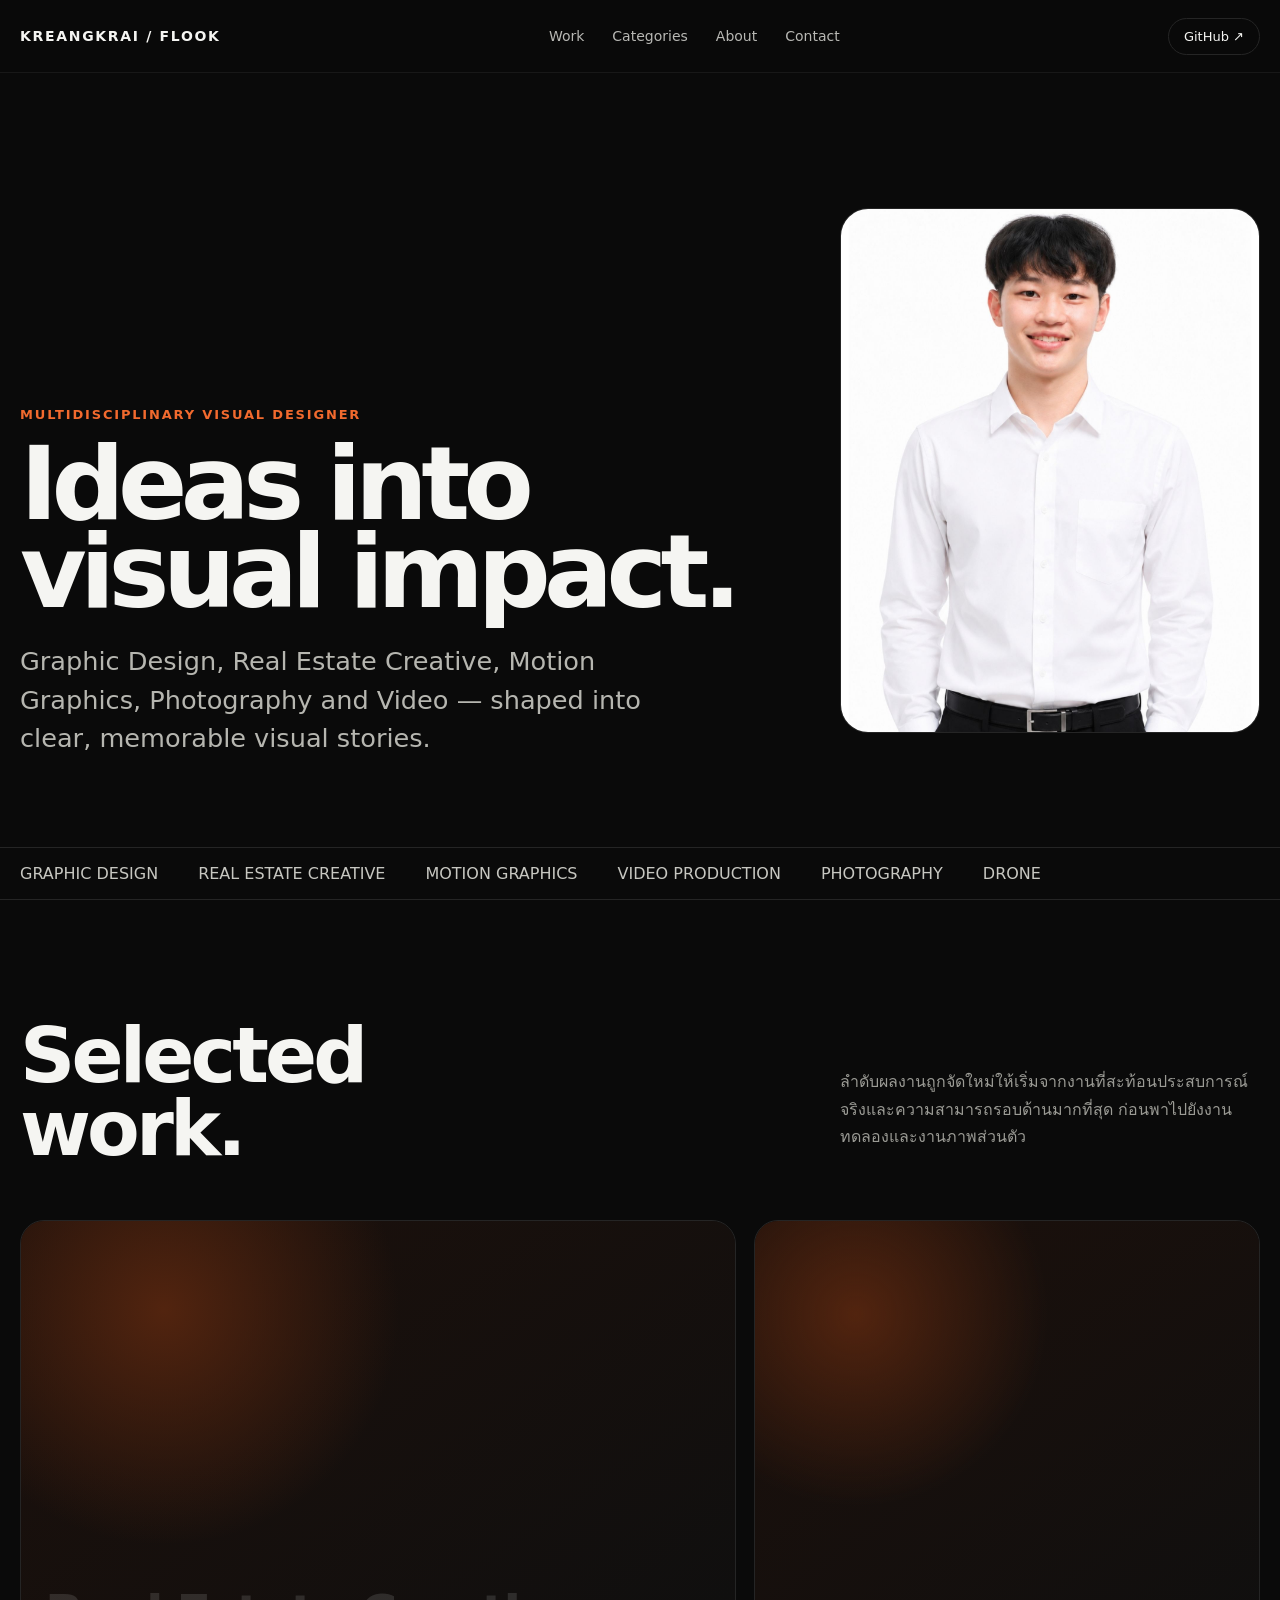
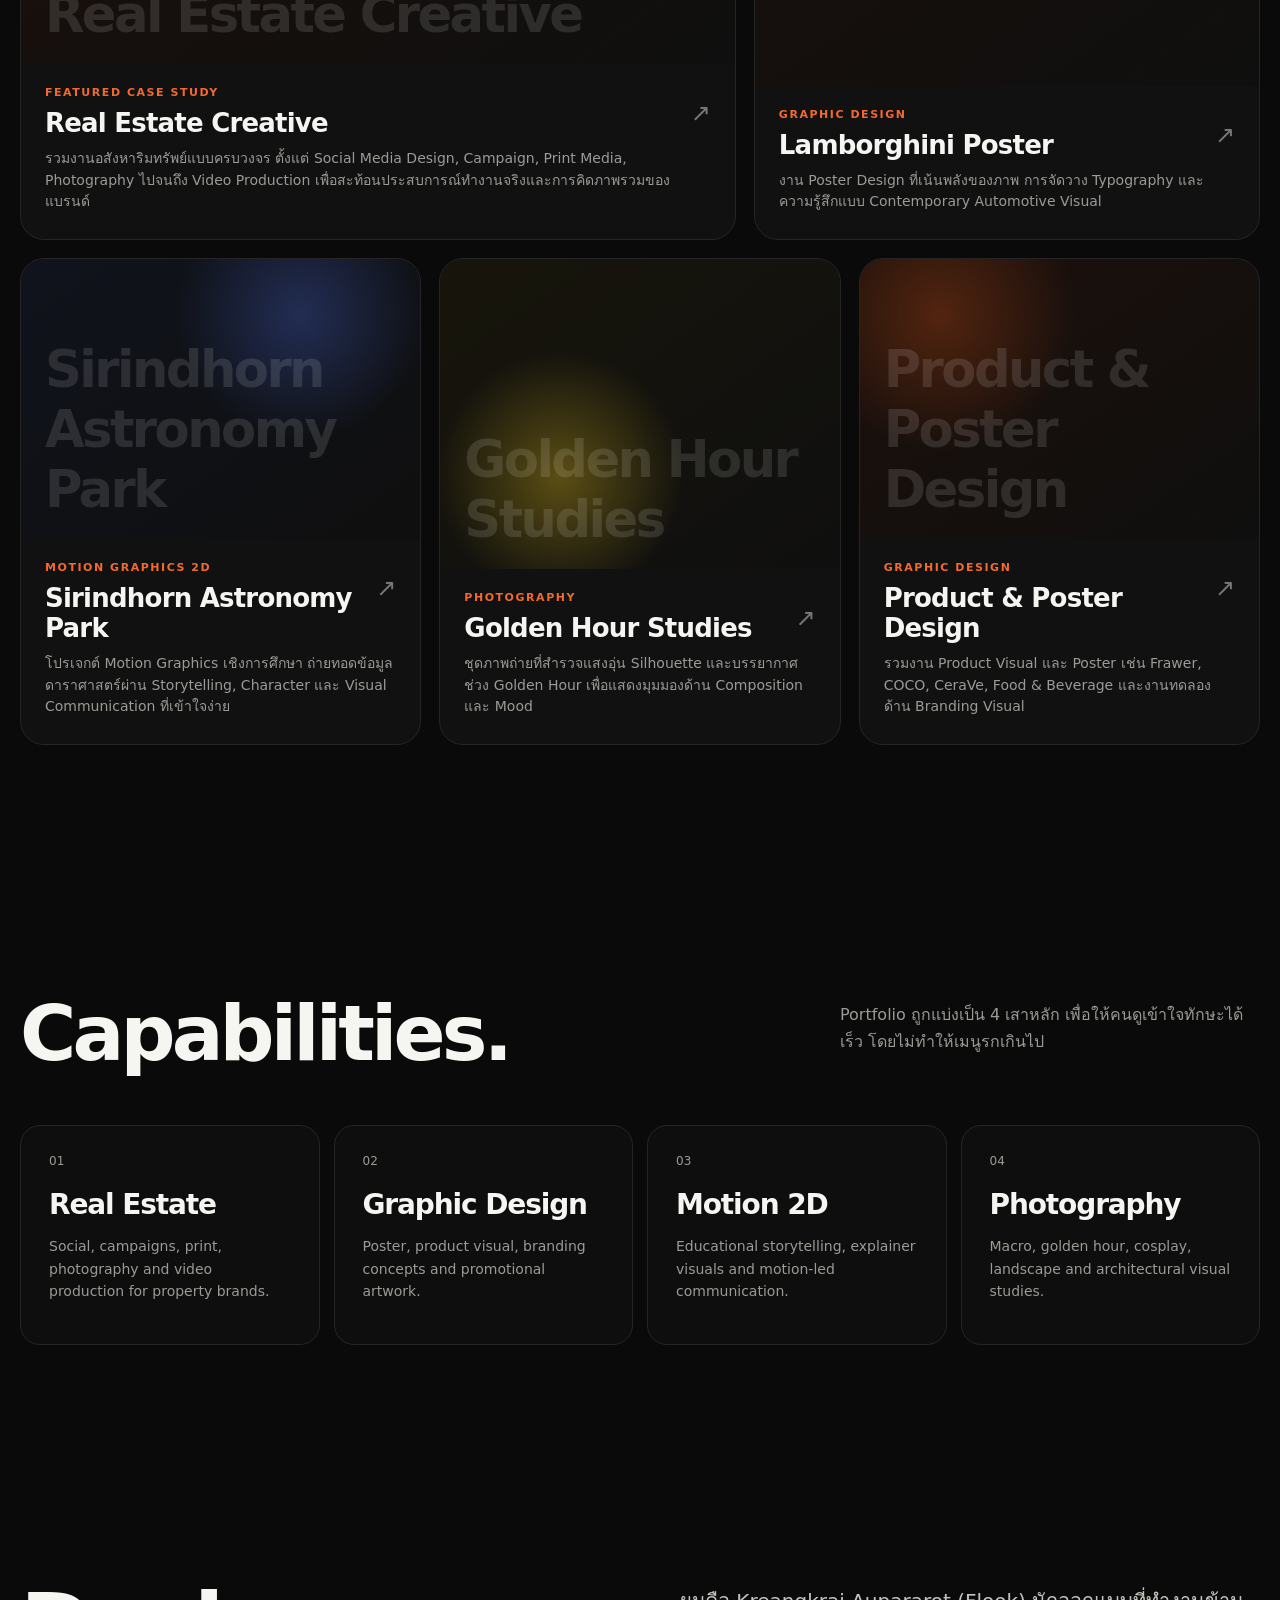
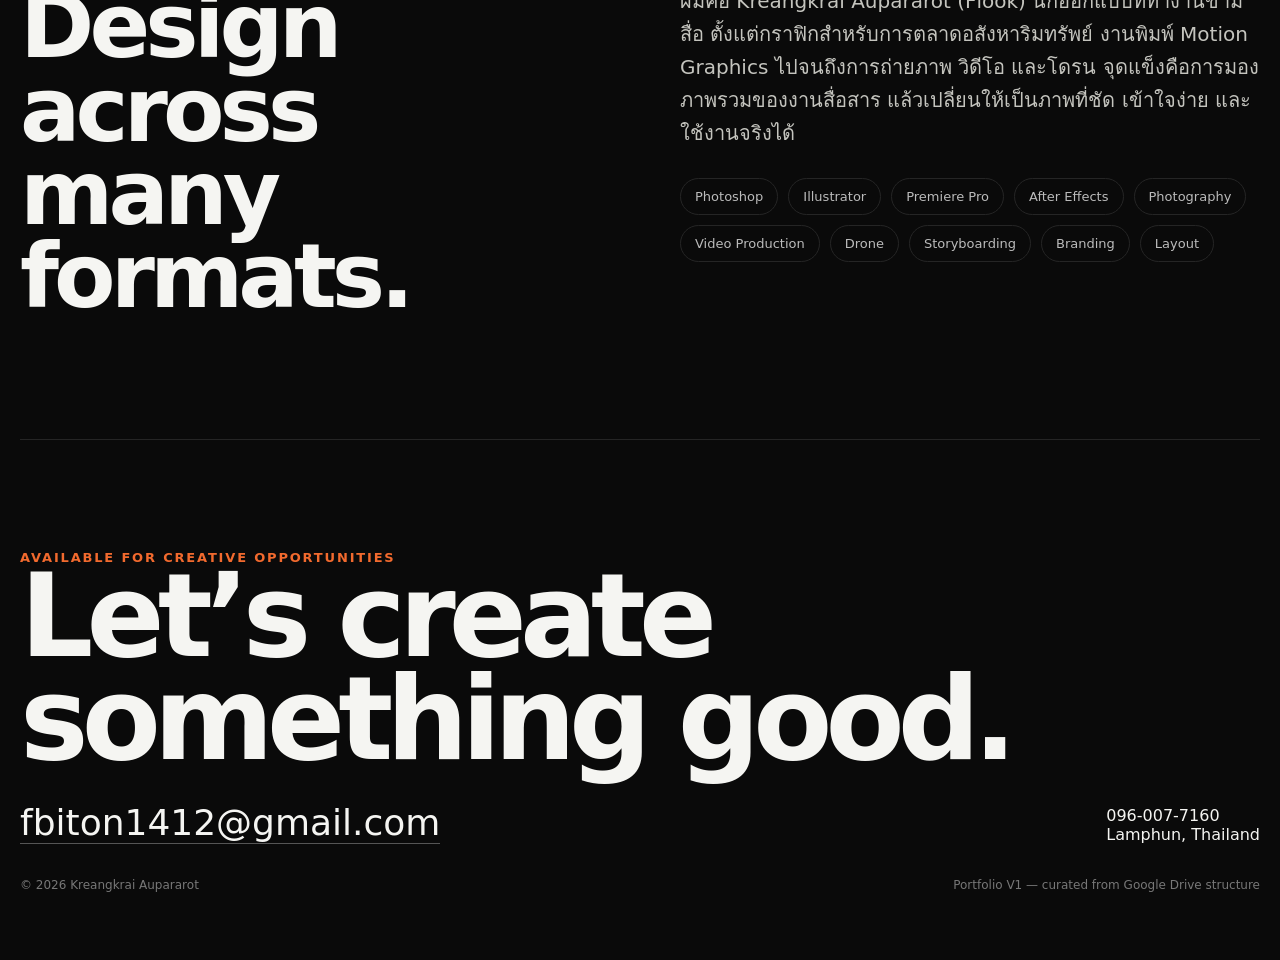
==== commit 6996ede7: "Connect homepage projects to dynamic case studies" ====
--- a/index.html
+++ b/index.html
@@ -7,7 +7,7 @@
 <title>Kreangkrai Aupararot — Visual Designer</title>
 <style>
 :root{--bg:#0a0a0a;--panel:#111;--text:#f5f5f2;--muted:#9b9b95;--line:#252525;--accent:#f26a2e;--max:1400px}
-*{box-sizing:border-box}html{scroll-behavior:smooth}body{margin:0;background:var(--bg);color:var(--text);font-family:Inter,ui-sans-serif,system-ui,-apple-system,BlinkMacSystemFont,"Segoe UI",sans-serif}a{color:inherit;text-decoration:none}img{max-width:100%;display:block}.wrap{width:min(calc(100% - 40px),var(--max));margin:auto}.nav{position:sticky;top:0;z-index:50;border-bottom:1px solid rgba(255,255,255,.06);backdrop-filter:blur(18px);background:rgba(10,10,10,.72)}.navin{height:72px;display:flex;align-items:center;justify-content:space-between}.brand{font-size:14px;font-weight:700;letter-spacing:.12em;text-transform:uppercase}.links{display:flex;gap:28px;color:#b8b8b4;font-size:14px}.links a:hover{color:#fff}.pill{border:1px solid var(--line);border-radius:999px;padding:10px 15px;font-size:13px}.hero{min-height:86vh;display:grid;grid-template-columns:1.25fr .75fr;align-items:end;padding:84px 0 64px;gap:64px}.eyebrow{color:var(--accent);font-size:13px;font-weight:700;letter-spacing:.14em;text-transform:uppercase}.hero h1{font-size:clamp(58px,8vw,132px);line-height:.86;letter-spacing:-.065em;margin:18px 0 26px}.hero p{max-width:680px;font-size:clamp(18px,2vw,26px);line-height:1.5;color:#b6b6b0}.portrait{align-self:center;justify-self:end;width:min(100%,420px);aspect-ratio:4/5;border-radius:28px;overflow:hidden;background:#161616;border:1px solid var(--line)}.portrait img{width:100%;height:100%;object-fit:cover}.marquee{border-top:1px solid var(--line);border-bottom:1px solid var(--line);padding:16px 0;overflow:hidden;white-space:nowrap;color:#c7c7c1}.marquee span{display:inline-block;margin-right:40px}.section{padding:120px 0}.section-head{display:flex;justify-content:space-between;gap:40px;align-items:end;margin-bottom:54px}.section-head h2{font-size:clamp(42px,6vw,86px);line-height:.95;letter-spacing:-.05em;margin:0}.section-head p{max-width:420px;color:var(--muted);line-height:1.7}.work-grid{display:grid;grid-template-columns:repeat(12,1fr);gap:18px}.card{position:relative;overflow:hidden;border-radius:24px;background:var(--panel);border:1px solid var(--line);min-height:360px;display:flex;flex-direction:column}.card.big{grid-column:span 7;min-height:620px}.card.med{grid-column:span 5;min-height:620px}.card.small{grid-column:span 4;min-height:460px}.visual{flex:1;min-height:280px;position:relative;overflow:hidden;background:linear-gradient(135deg,#1b1b1b,#0e0e0e)}.visual img{width:100%;height:100%;object-fit:cover;transition:transform .7s cubic-bezier(.2,.8,.2,1),filter .7s}.card:hover .visual img{transform:scale(1.035)}.visual.gradient-1{background:radial-gradient(circle at 20% 20%,#52240f,transparent 35%),linear-gradient(145deg,#1c100b,#0f0f0f)}.visual.gradient-2{background:radial-gradient(circle at 70% 20%,#222d54,transparent 35%),linear-gradient(145deg,#10131c,#0f0f0f)}.visual.gradient-3{background:radial-gradient(circle at 30% 70%,#5b4e14,transparent 35%),linear-gradient(145deg,#17150b,#0f0f0f)}.ghost{position:absolute;inset:auto 24px 20px;font-size:clamp(34px,4vw,72px);font-weight:800;letter-spacing:-.05em;color:rgba(255,255,255,.12)}.meta{padding:22px 24px 26px}.kicker{color:var(--accent);font-size:11px;letter-spacing:.14em;text-transform:uppercase;font-weight:700}.meta h3{font-size:26px;margin:9px 0 10px;letter-spacing:-.03em}.meta p{margin:0;color:var(--muted);line-height:1.55;font-size:14px}.categories{display:grid;grid-template-columns:repeat(4,1fr);gap:14px}.cat{padding:28px;border:1px solid var(--line);border-radius:20px;background:#0e0e0e;min-height:220px;display:flex;flex-direction:column;justify-content:space-between;transition:.3s}.cat:hover{transform:translateY(-4px);border-color:#444}.cat .num{font-size:12px;color:var(--muted)}.cat h3{font-size:28px;letter-spacing:-.04em;margin:0}.cat p{color:var(--muted);font-size:14px;line-height:1.6}.about{display:grid;grid-template-columns:1fr 1fr;gap:80px}.about h2{font-size:clamp(48px,7vw,96px);line-height:.93;letter-spacing:-.055em;margin:0}.about-copy{font-size:20px;line-height:1.65;color:#c4c4be}.skills{display:flex;flex-wrap:wrap;gap:10px;margin-top:28px}.skills span{padding:10px 14px;border-radius:999px;border:1px solid var(--line);color:#bbb;font-size:13px}.contact{padding:110px 0 50px;border-top:1px solid var(--line)}.contact h2{font-size:clamp(54px,9vw,128px);line-height:.9;letter-spacing:-.06em;margin:0 0 30px}.contact-row{display:flex;justify-content:space-between;align-items:end;gap:30px}.contact a.mail{font-size:clamp(20px,3vw,36px);border-bottom:1px solid #555}.footer{display:flex;justify-content:space-between;color:#777;font-size:12px;padding:34px 0 18px}
+*{box-sizing:border-box}html{scroll-behavior:smooth}body{margin:0;background:var(--bg);color:var(--text);font-family:Inter,ui-sans-serif,system-ui,-apple-system,BlinkMacSystemFont,"Segoe UI",sans-serif}a{color:inherit;text-decoration:none}img{max-width:100%;display:block}.wrap{width:min(calc(100% - 40px),var(--max));margin:auto}.nav{position:sticky;top:0;z-index:50;border-bottom:1px solid rgba(255,255,255,.06);backdrop-filter:blur(18px);background:rgba(10,10,10,.72)}.navin{height:72px;display:flex;align-items:center;justify-content:space-between}.brand{font-size:14px;font-weight:700;letter-spacing:.12em;text-transform:uppercase}.links{display:flex;gap:28px;color:#b8b8b4;font-size:14px}.links a:hover{color:#fff}.pill{border:1px solid var(--line);border-radius:999px;padding:10px 15px;font-size:13px}.hero{min-height:86vh;display:grid;grid-template-columns:1.25fr .75fr;align-items:end;padding:84px 0 64px;gap:64px}.eyebrow{color:var(--accent);font-size:13px;font-weight:700;letter-spacing:.14em;text-transform:uppercase}.hero h1{font-size:clamp(58px,8vw,132px);line-height:.86;letter-spacing:-.065em;margin:18px 0 26px}.hero p{max-width:680px;font-size:clamp(18px,2vw,26px);line-height:1.5;color:#b6b6b0}.portrait{align-self:center;justify-self:end;width:min(100%,420px);aspect-ratio:4/5;border-radius:28px;overflow:hidden;background:#161616;border:1px solid var(--line)}.portrait img{width:100%;height:100%;object-fit:cover}.marquee{border-top:1px solid var(--line);border-bottom:1px solid var(--line);padding:16px 0;overflow:hidden;white-space:nowrap;color:#c7c7c1}.marquee span{display:inline-block;margin-right:40px}.section{padding:120px 0}.section-head{display:flex;justify-content:space-between;gap:40px;align-items:end;margin-bottom:54px}.section-head h2{font-size:clamp(42px,6vw,86px);line-height:.95;letter-spacing:-.05em;margin:0}.section-head p{max-width:420px;color:var(--muted);line-height:1.7}.work-grid{display:grid;grid-template-columns:repeat(12,1fr);gap:18px}.card{position:relative;overflow:hidden;border-radius:24px;background:var(--panel);border:1px solid var(--line);min-height:360px;display:flex;flex-direction:column;transition:transform .35s ease,border-color .35s ease}.card:hover{transform:translateY(-4px);border-color:#444}.card.big{grid-column:span 7;min-height:620px}.card.med{grid-column:span 5;min-height:620px}.card.small{grid-column:span 4;min-height:460px}.visual{flex:1;min-height:280px;position:relative;overflow:hidden;background:linear-gradient(135deg,#1b1b1b,#0e0e0e)}.visual img{width:100%;height:100%;object-fit:cover;transition:transform .7s cubic-bezier(.2,.8,.2,1),filter .7s}.card:hover .visual img{transform:scale(1.035)}.visual.gradient-1{background:radial-gradient(circle at 20% 20%,#52240f,transparent 35%),linear-gradient(145deg,#1c100b,#0f0f0f)}.visual.gradient-2{background:radial-gradient(circle at 70% 20%,#222d54,transparent 35%),linear-gradient(145deg,#10131c,#0f0f0f)}.visual.gradient-3{background:radial-gradient(circle at 30% 70%,#5b4e14,transparent 35%),linear-gradient(145deg,#17150b,#0f0f0f)}.ghost{position:absolute;inset:auto 24px 20px;font-size:clamp(34px,4vw,72px);font-weight:800;letter-spacing:-.05em;color:rgba(255,255,255,.12)}.meta{padding:22px 24px 26px}.kicker{color:var(--accent);font-size:11px;letter-spacing:.14em;text-transform:uppercase;font-weight:700}.meta-head{display:flex;align-items:flex-start;justify-content:space-between;gap:16px}.meta h3{font-size:26px;margin:9px 0 10px;letter-spacing:-.03em}.meta p{margin:0;color:var(--muted);line-height:1.55;font-size:14px}.arrow{font-size:24px;color:#777;transition:.3s}.card:hover .arrow{color:var(--accent);transform:translateX(4px)}.categories{display:grid;grid-template-columns:repeat(4,1fr);gap:14px}.cat{padding:28px;border:1px solid var(--line);border-radius:20px;background:#0e0e0e;min-height:220px;display:flex;flex-direction:column;justify-content:space-between;transition:.3s}.cat:hover{transform:translateY(-4px);border-color:#444}.cat .num{font-size:12px;color:var(--muted)}.cat h3{font-size:28px;letter-spacing:-.04em;margin:0}.cat p{color:var(--muted);font-size:14px;line-height:1.6}.about{display:grid;grid-template-columns:1fr 1fr;gap:80px}.about h2{font-size:clamp(48px,7vw,96px);line-height:.93;letter-spacing:-.055em;margin:0}.about-copy{font-size:20px;line-height:1.65;color:#c4c4be}.skills{display:flex;flex-wrap:wrap;gap:10px;margin-top:28px}.skills span{padding:10px 14px;border-radius:999px;border:1px solid var(--line);color:#bbb;font-size:13px}.contact{padding:110px 0 50px;border-top:1px solid var(--line)}.contact h2{font-size:clamp(54px,9vw,128px);line-height:.9;letter-spacing:-.06em;margin:0 0 30px}.contact-row{display:flex;justify-content:space-between;align-items:end;gap:30px}.contact a.mail{font-size:clamp(20px,3vw,36px);border-bottom:1px solid #555}.footer{display:flex;justify-content:space-between;color:#777;font-size:12px;padding:34px 0 18px}
 @media(max-width:900px){.links{display:none}.hero{grid-template-columns:1fr;padding-top:70px}.portrait{justify-self:start;width:72%;order:-1}.card.big,.card.med,.card.small{grid-column:span 12;min-height:520px}.categories{grid-template-columns:1fr 1fr}.about{grid-template-columns:1fr;gap:30px}.section{padding:82px 0}.section-head{align-items:start;flex-direction:column}.contact-row{align-items:start;flex-direction:column}}
 @media(max-width:600px){.wrap{width:min(calc(100% - 24px),var(--max))}.hero{min-height:auto}.portrait{width:100%}.categories{grid-template-columns:1fr}.card.big,.card.med,.card.small{min-height:450px}.footer{gap:20px;flex-direction:column}}
 </style>
@@ -24,13 +24,13 @@
 </main>
 <script>
 const fallback=[
-{title:'Real Estate Creative',category:'Featured Case Study',description:'Campaign, social media, print, photography and video production presented as one connected visual system.',image_url:'',size:'big',gradient:'gradient-1'},
-{title:'Lamborghini Poster',category:'Graphic Design',description:'High-impact automotive poster composition and visual direction.',image_url:'lambo cover.jpg',size:'med'},
-{title:'Sirindhorn Astronomy Park',category:'Motion Graphics 2D',description:'Educational motion storytelling with structured narrative and visual communication.',image_url:'',size:'small',gradient:'gradient-2'},
-{title:'Golden Hour Studies',category:'Photography',description:'Atmospheric photography focused on silhouette, warm light and visual mood.',image_url:'',size:'small',gradient:'gradient-3'},
-{title:'Product & Poster Design',category:'Graphic Design',description:'Selected visual explorations including Frawer, COCO, CeraVe, food and beverage design.',image_url:'',size:'small',gradient:'gradient-1'}
+{slug:'real-estate-creative',title:'Real Estate Creative',category:'Featured Case Study',description:'Campaign, social media, print, photography and video production presented as one connected visual system.',image_url:'',size:'big',gradient:'gradient-1'},
+{slug:'lamborghini-poster',title:'Lamborghini Poster',category:'Graphic Design',description:'High-impact automotive poster composition and visual direction.',image_url:'lambo cover.jpg',size:'med'},
+{slug:'sirindhorn-astronomy-park',title:'Sirindhorn Astronomy Park',category:'Motion Graphics 2D',description:'Educational motion storytelling with structured narrative and visual communication.',image_url:'',size:'small',gradient:'gradient-2'},
+{slug:'golden-hour-studies',title:'Golden Hour Studies',category:'Photography',description:'Atmospheric photography focused on silhouette, warm light and visual mood.',image_url:'',size:'small',gradient:'gradient-3'},
+{slug:'product-poster-design',title:'Product & Poster Design',category:'Graphic Design',description:'Selected visual explorations including Frawer, COCO, CeraVe, food and beverage design.',image_url:'',size:'small',gradient:'gradient-1'}
 ];
-async function loadProjects(){let items=fallback;try{const r=await fetch('./projects.json',{cache:'no-store'});if(r.ok){const data=await r.json();if(Array.isArray(data)&&data.length)items=data}}catch(e){}const grid=document.getElementById('work-grid');grid.innerHTML=items.map((p,i)=>{const size=p.size||(['big','med','small','small','small'][i]||'small');const visual=p.image_url?`<div class="visual"><img src="${p.image_url}" alt="${p.title}" onerror="this.parentElement.classList.add('gradient-1');this.remove()"></div>`:`<div class="visual ${p.gradient||'gradient-1'}"><div class="ghost">${p.title}</div></div>`;return `<article class="card ${size}">${visual}<div class="meta"><div class="kicker">${p.category||'Project'}</div><h3>${p.title}</h3><p>${p.description||''}</p></div></article>`}).join('')}
+async function loadProjects(){let items=fallback;try{const r=await fetch('./projects.json',{cache:'no-store'});if(r.ok){const data=await r.json();if(Array.isArray(data)&&data.length)items=data}}catch(e){}const grid=document.getElementById('work-grid');grid.innerHTML=items.map((p,i)=>{const size=p.size||(['big','med','small','small','small'][i]||'small');const visual=p.image_url?`<div class="visual"><img src="${p.image_url}" alt="${p.title}" onerror="this.parentElement.classList.add('gradient-1');this.remove()"></div>`:`<div class="visual ${p.gradient||'gradient-1'}"><div class="ghost">${p.title}</div></div>`;const slug=encodeURIComponent(p.slug||p.id||i+1);return `<a class="card ${size}" href="project.html?project=${slug}" aria-label="View ${p.title} case study">${visual}<div class="meta"><div class="kicker">${p.category||'Project'}</div><div class="meta-head"><h3>${p.title}</h3><span class="arrow">↗</span></div><p>${p.description||''}</p></div></a>`}).join('')}
 loadProjects();
 </script>
 </body>
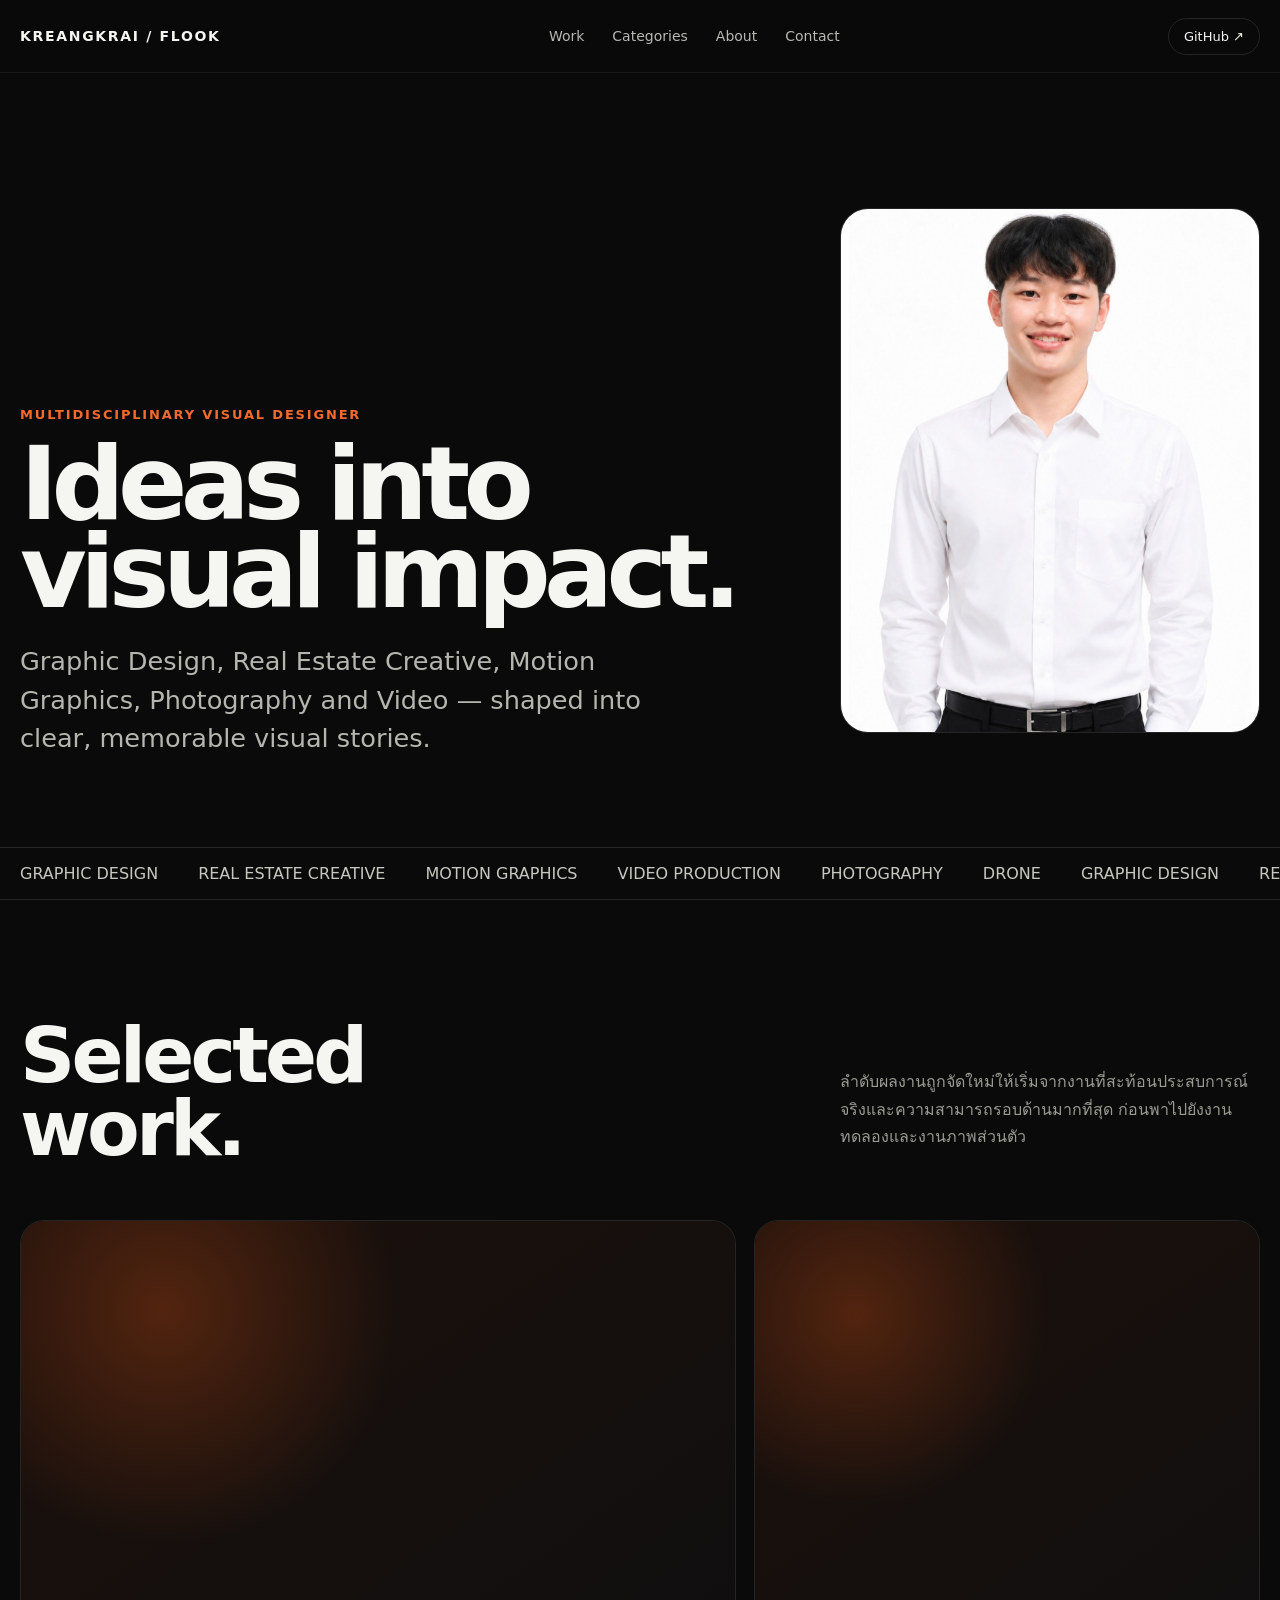
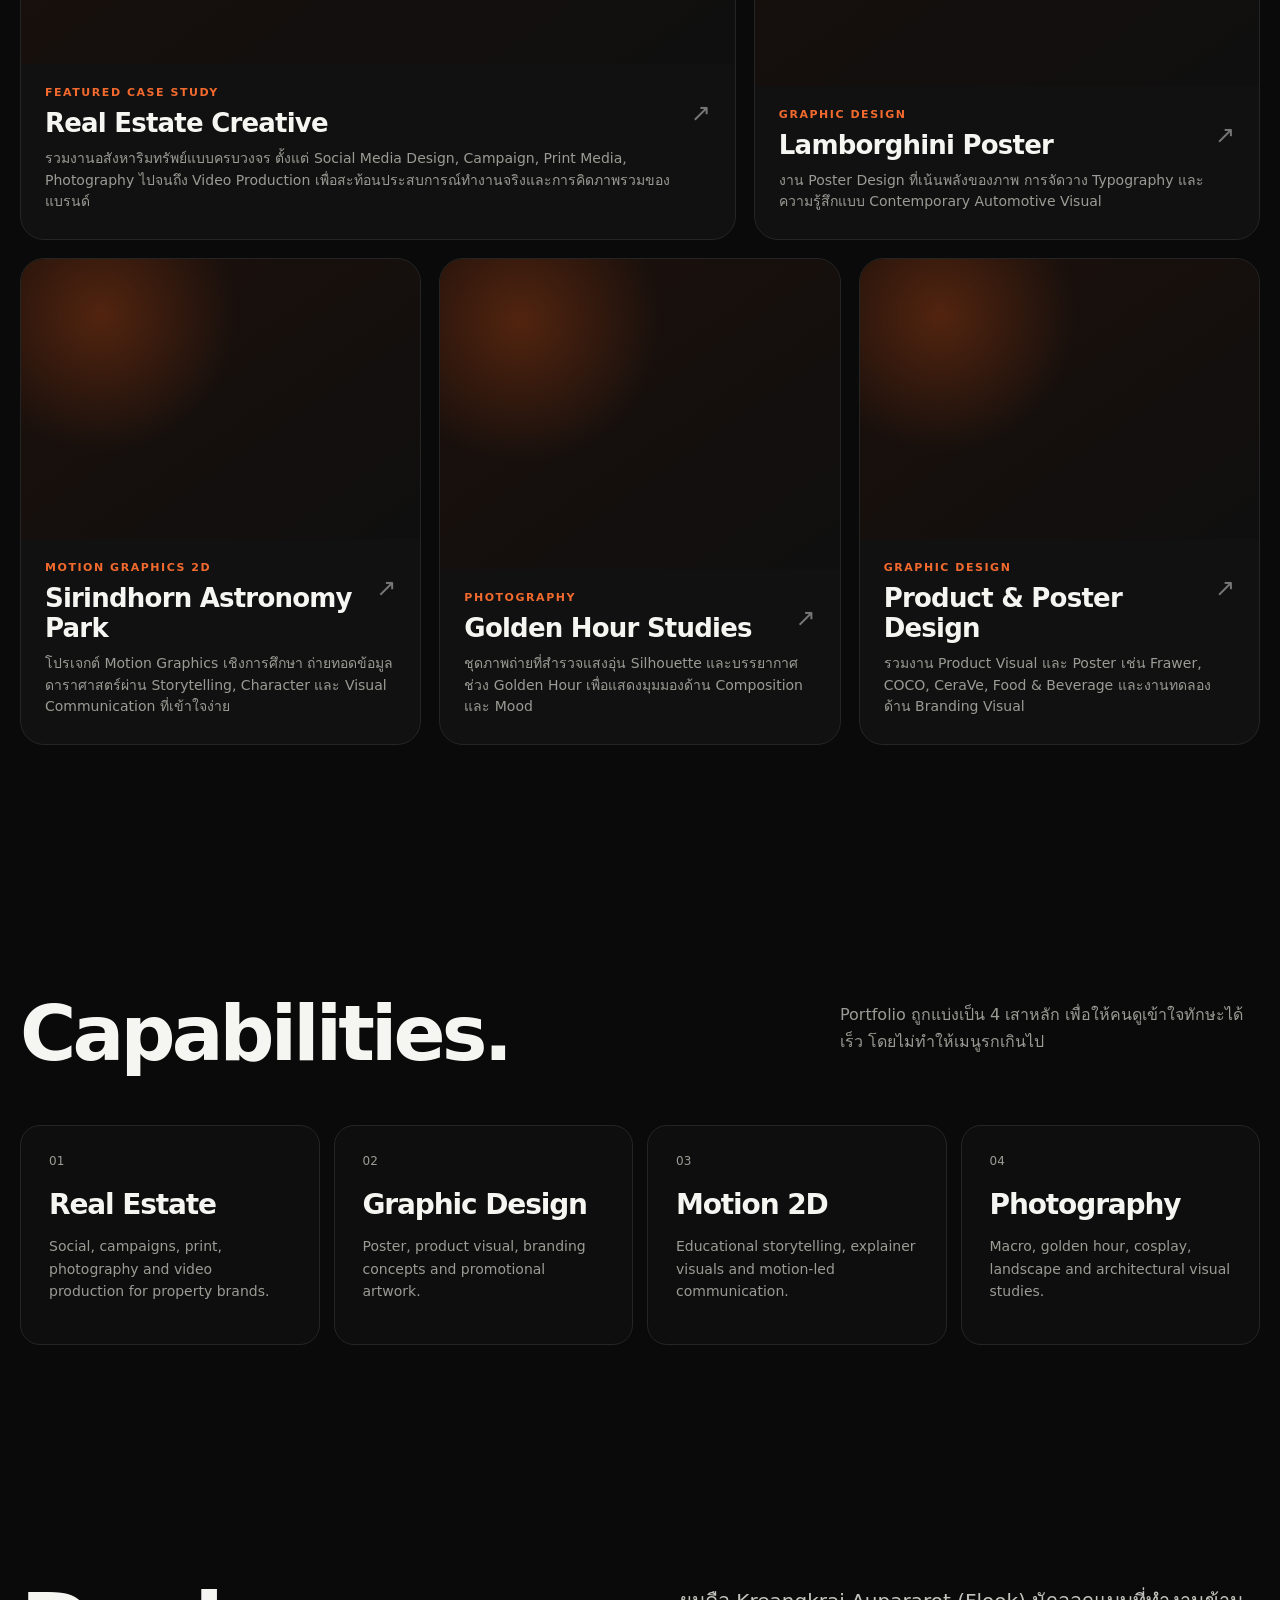
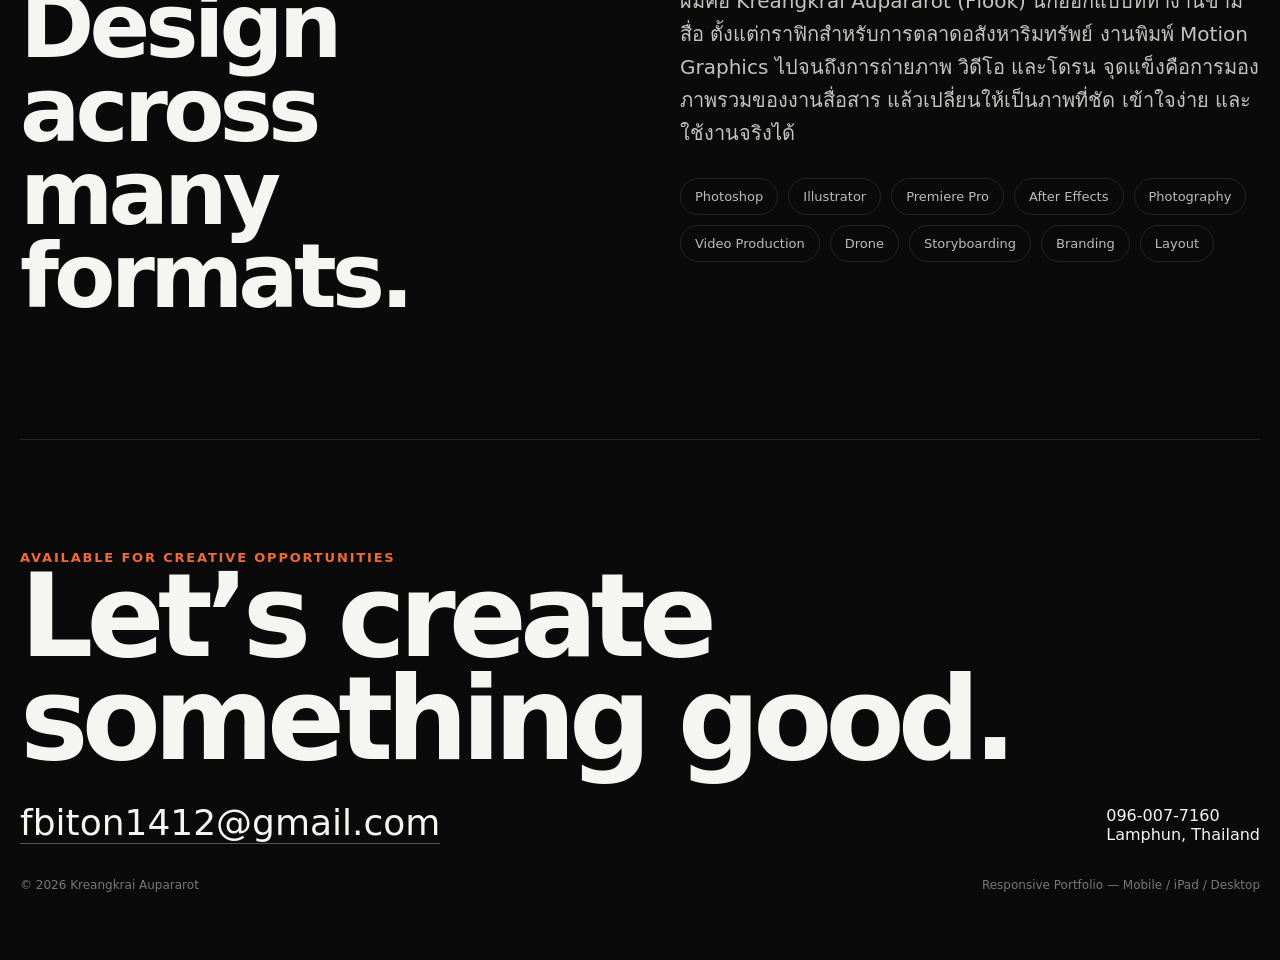
==== commit 39a7f3ad: "Improve responsive layout for mobile tablet and desktop" ====
--- a/index.html
+++ b/index.html
@@ -2,25 +2,28 @@
 <html lang="th">
 <head>
 <meta charset="UTF-8" />
-<meta name="viewport" content="width=device-width, initial-scale=1.0" />
+<meta name="viewport" content="width=device-width, initial-scale=1, viewport-fit=cover" />
 <meta name="description" content="Kreangkrai Aupararot — Graphic Designer, Motion Designer and Visual Creator." />
 <title>Kreangkrai Aupararot — Visual Designer</title>
 <style>
-:root{--bg:#0a0a0a;--panel:#111;--text:#f5f5f2;--muted:#9b9b95;--line:#252525;--accent:#f26a2e;--max:1400px}
-*{box-sizing:border-box}html{scroll-behavior:smooth}body{margin:0;background:var(--bg);color:var(--text);font-family:Inter,ui-sans-serif,system-ui,-apple-system,BlinkMacSystemFont,"Segoe UI",sans-serif}a{color:inherit;text-decoration:none}img{max-width:100%;display:block}.wrap{width:min(calc(100% - 40px),var(--max));margin:auto}.nav{position:sticky;top:0;z-index:50;border-bottom:1px solid rgba(255,255,255,.06);backdrop-filter:blur(18px);background:rgba(10,10,10,.72)}.navin{height:72px;display:flex;align-items:center;justify-content:space-between}.brand{font-size:14px;font-weight:700;letter-spacing:.12em;text-transform:uppercase}.links{display:flex;gap:28px;color:#b8b8b4;font-size:14px}.links a:hover{color:#fff}.pill{border:1px solid var(--line);border-radius:999px;padding:10px 15px;font-size:13px}.hero{min-height:86vh;display:grid;grid-template-columns:1.25fr .75fr;align-items:end;padding:84px 0 64px;gap:64px}.eyebrow{color:var(--accent);font-size:13px;font-weight:700;letter-spacing:.14em;text-transform:uppercase}.hero h1{font-size:clamp(58px,8vw,132px);line-height:.86;letter-spacing:-.065em;margin:18px 0 26px}.hero p{max-width:680px;font-size:clamp(18px,2vw,26px);line-height:1.5;color:#b6b6b0}.portrait{align-self:center;justify-self:end;width:min(100%,420px);aspect-ratio:4/5;border-radius:28px;overflow:hidden;background:#161616;border:1px solid var(--line)}.portrait img{width:100%;height:100%;object-fit:cover}.marquee{border-top:1px solid var(--line);border-bottom:1px solid var(--line);padding:16px 0;overflow:hidden;white-space:nowrap;color:#c7c7c1}.marquee span{display:inline-block;margin-right:40px}.section{padding:120px 0}.section-head{display:flex;justify-content:space-between;gap:40px;align-items:end;margin-bottom:54px}.section-head h2{font-size:clamp(42px,6vw,86px);line-height:.95;letter-spacing:-.05em;margin:0}.section-head p{max-width:420px;color:var(--muted);line-height:1.7}.work-grid{display:grid;grid-template-columns:repeat(12,1fr);gap:18px}.card{position:relative;overflow:hidden;border-radius:24px;background:var(--panel);border:1px solid var(--line);min-height:360px;display:flex;flex-direction:column;transition:transform .35s ease,border-color .35s ease}.card:hover{transform:translateY(-4px);border-color:#444}.card.big{grid-column:span 7;min-height:620px}.card.med{grid-column:span 5;min-height:620px}.card.small{grid-column:span 4;min-height:460px}.visual{flex:1;min-height:280px;position:relative;overflow:hidden;background:linear-gradient(135deg,#1b1b1b,#0e0e0e)}.visual img{width:100%;height:100%;object-fit:cover;transition:transform .7s cubic-bezier(.2,.8,.2,1),filter .7s}.card:hover .visual img{transform:scale(1.035)}.visual.gradient-1{background:radial-gradient(circle at 20% 20%,#52240f,transparent 35%),linear-gradient(145deg,#1c100b,#0f0f0f)}.visual.gradient-2{background:radial-gradient(circle at 70% 20%,#222d54,transparent 35%),linear-gradient(145deg,#10131c,#0f0f0f)}.visual.gradient-3{background:radial-gradient(circle at 30% 70%,#5b4e14,transparent 35%),linear-gradient(145deg,#17150b,#0f0f0f)}.ghost{position:absolute;inset:auto 24px 20px;font-size:clamp(34px,4vw,72px);font-weight:800;letter-spacing:-.05em;color:rgba(255,255,255,.12)}.meta{padding:22px 24px 26px}.kicker{color:var(--accent);font-size:11px;letter-spacing:.14em;text-transform:uppercase;font-weight:700}.meta-head{display:flex;align-items:flex-start;justify-content:space-between;gap:16px}.meta h3{font-size:26px;margin:9px 0 10px;letter-spacing:-.03em}.meta p{margin:0;color:var(--muted);line-height:1.55;font-size:14px}.arrow{font-size:24px;color:#777;transition:.3s}.card:hover .arrow{color:var(--accent);transform:translateX(4px)}.categories{display:grid;grid-template-columns:repeat(4,1fr);gap:14px}.cat{padding:28px;border:1px solid var(--line);border-radius:20px;background:#0e0e0e;min-height:220px;display:flex;flex-direction:column;justify-content:space-between;transition:.3s}.cat:hover{transform:translateY(-4px);border-color:#444}.cat .num{font-size:12px;color:var(--muted)}.cat h3{font-size:28px;letter-spacing:-.04em;margin:0}.cat p{color:var(--muted);font-size:14px;line-height:1.6}.about{display:grid;grid-template-columns:1fr 1fr;gap:80px}.about h2{font-size:clamp(48px,7vw,96px);line-height:.93;letter-spacing:-.055em;margin:0}.about-copy{font-size:20px;line-height:1.65;color:#c4c4be}.skills{display:flex;flex-wrap:wrap;gap:10px;margin-top:28px}.skills span{padding:10px 14px;border-radius:999px;border:1px solid var(--line);color:#bbb;font-size:13px}.contact{padding:110px 0 50px;border-top:1px solid var(--line)}.contact h2{font-size:clamp(54px,9vw,128px);line-height:.9;letter-spacing:-.06em;margin:0 0 30px}.contact-row{display:flex;justify-content:space-between;align-items:end;gap:30px}.contact a.mail{font-size:clamp(20px,3vw,36px);border-bottom:1px solid #555}.footer{display:flex;justify-content:space-between;color:#777;font-size:12px;padding:34px 0 18px}
-@media(max-width:900px){.links{display:none}.hero{grid-template-columns:1fr;padding-top:70px}.portrait{justify-self:start;width:72%;order:-1}.card.big,.card.med,.card.small{grid-column:span 12;min-height:520px}.categories{grid-template-columns:1fr 1fr}.about{grid-template-columns:1fr;gap:30px}.section{padding:82px 0}.section-head{align-items:start;flex-direction:column}.contact-row{align-items:start;flex-direction:column}}
-@media(max-width:600px){.wrap{width:min(calc(100% - 24px),var(--max))}.hero{min-height:auto}.portrait{width:100%}.categories{grid-template-columns:1fr}.card.big,.card.med,.card.small{min-height:450px}.footer{gap:20px;flex-direction:column}}
+:root{--bg:#0a0a0a;--panel:#111;--text:#f5f5f2;--muted:#9b9b95;--line:#252525;--accent:#f26a2e;--max:1400px;--radius:24px}
+*{box-sizing:border-box}html{scroll-behavior:smooth}body{margin:0;background:var(--bg);color:var(--text);font-family:Inter,ui-sans-serif,system-ui,-apple-system,BlinkMacSystemFont,"Segoe UI",sans-serif;overflow-x:hidden}a{color:inherit;text-decoration:none}img{max-width:100%;display:block}.wrap{width:min(calc(100% - 40px),var(--max));margin:auto}.nav{position:sticky;top:0;z-index:50;border-bottom:1px solid rgba(255,255,255,.06);backdrop-filter:blur(18px);background:rgba(10,10,10,.82)}.navin{min-height:72px;display:flex;align-items:center;justify-content:space-between;gap:20px}.brand{font-size:14px;font-weight:700;letter-spacing:.12em;text-transform:uppercase;white-space:nowrap}.links{display:flex;gap:28px;color:#b8b8b4;font-size:14px}.links a:hover{color:#fff}.pill{border:1px solid var(--line);border-radius:999px;padding:10px 15px;font-size:13px;white-space:nowrap}.menu-btn{display:none;border:1px solid var(--line);background:#111;color:#fff;border-radius:999px;padding:9px 12px;font-size:13px}.mobile-menu{display:none;padding:0 0 16px}.mobile-menu a{display:block;padding:12px 0;border-top:1px solid var(--line);color:#c8c8c2}.mobile-menu.open{display:block}.hero{min-height:86vh;display:grid;grid-template-columns:minmax(0,1.25fr) minmax(280px,.75fr);align-items:end;padding:84px 0 64px;gap:64px}.eyebrow{color:var(--accent);font-size:13px;font-weight:700;letter-spacing:.14em;text-transform:uppercase}.hero h1{font-size:clamp(58px,8vw,132px);line-height:.86;letter-spacing:-.065em;margin:18px 0 26px}.hero p{max-width:680px;font-size:clamp(18px,2vw,26px);line-height:1.5;color:#b6b6b0}.portrait{align-self:center;justify-self:end;width:min(100%,420px);aspect-ratio:4/5;border-radius:28px;overflow:hidden;background:#161616;border:1px solid var(--line)}.portrait img{width:100%;height:100%;object-fit:cover}.marquee{border-top:1px solid var(--line);border-bottom:1px solid var(--line);padding:16px 0;overflow:hidden;white-space:nowrap;color:#c7c7c1}.marquee-track{display:inline-flex;gap:40px;min-width:max-content;animation:marquee 24s linear infinite;padding-left:20px}.marquee span{display:inline-block}@keyframes marquee{to{transform:translateX(-50%)}}.section{padding:120px 0}.section-head{display:flex;justify-content:space-between;gap:40px;align-items:end;margin-bottom:54px}.section-head h2{font-size:clamp(42px,6vw,86px);line-height:.95;letter-spacing:-.05em;margin:0}.section-head p{max-width:420px;color:var(--muted);line-height:1.7}.work-grid{display:grid;grid-template-columns:repeat(12,minmax(0,1fr));gap:18px}.card{position:relative;overflow:hidden;border-radius:var(--radius);background:var(--panel);border:1px solid var(--line);min-height:360px;display:flex;flex-direction:column;transition:transform .35s ease,border-color .35s ease}.card:hover{transform:translateY(-4px);border-color:#444}.card.big{grid-column:span 7;min-height:620px}.card.med{grid-column:span 5;min-height:620px}.card.small{grid-column:span 4;min-height:460px}.visual{flex:1;min-height:280px;position:relative;overflow:hidden;background:linear-gradient(135deg,#1b1b1b,#0e0e0e)}.visual img{width:100%;height:100%;object-fit:cover;transition:transform .35s cubic-bezier(.2,.8,.2,1)}.card:hover .visual img{transform:scale(1.03)}.visual.gradient-1{background:radial-gradient(circle at 20% 20%,#52240f,transparent 35%),linear-gradient(145deg,#1c100b,#0f0f0f)}.visual.gradient-2{background:radial-gradient(circle at 70% 20%,#222d54,transparent 35%),linear-gradient(145deg,#10131c,#0f0f0f)}.visual.gradient-3{background:radial-gradient(circle at 30% 70%,#5b4e14,transparent 35%),linear-gradient(145deg,#17150b,#0f0f0f)}.ghost{position:absolute;inset:auto 24px 20px;font-size:clamp(34px,4vw,72px);font-weight:800;letter-spacing:-.05em;color:rgba(255,255,255,.12)}.meta{padding:22px 24px 26px}.kicker{color:var(--accent);font-size:11px;letter-spacing:.14em;text-transform:uppercase;font-weight:700}.meta-head{display:flex;align-items:flex-start;justify-content:space-between;gap:16px}.meta h3{font-size:26px;margin:9px 0 10px;letter-spacing:-.03em}.meta p{margin:0;color:var(--muted);line-height:1.55;font-size:14px}.arrow{font-size:24px;color:#777;transition:.3s}.card:hover .arrow{color:var(--accent);transform:translateX(4px)}.categories{display:grid;grid-template-columns:repeat(4,minmax(0,1fr));gap:14px}.cat{padding:28px;border:1px solid var(--line);border-radius:20px;background:#0e0e0e;min-height:220px;display:flex;flex-direction:column;justify-content:space-between;transition:.3s}.cat:hover{transform:translateY(-4px);border-color:#444}.cat .num{font-size:12px;color:var(--muted)}.cat h3{font-size:28px;letter-spacing:-.04em;margin:0}.cat p{color:var(--muted);font-size:14px;line-height:1.6}.about{display:grid;grid-template-columns:1fr 1fr;gap:80px}.about h2{font-size:clamp(48px,7vw,96px);line-height:.93;letter-spacing:-.055em;margin:0}.about-copy{font-size:20px;line-height:1.65;color:#c4c4be}.skills{display:flex;flex-wrap:wrap;gap:10px;margin-top:28px}.skills span{padding:10px 14px;border-radius:999px;border:1px solid var(--line);color:#bbb;font-size:13px}.contact{padding:110px 0 50px;border-top:1px solid var(--line)}.contact h2{font-size:clamp(54px,9vw,128px);line-height:.9;letter-spacing:-.06em;margin:0 0 30px}.contact-row{display:flex;justify-content:space-between;align-items:end;gap:30px}.contact a.mail{font-size:clamp(20px,3vw,36px);border-bottom:1px solid #555;overflow-wrap:anywhere}.footer{display:flex;justify-content:space-between;color:#777;font-size:12px;padding:34px 0 18px}.reveal{opacity:0;transform:translateY(18px);transition:opacity .4s ease,transform .4s ease}.reveal.show{opacity:1;transform:none}
+@media(max-width:1100px){.hero{grid-template-columns:1fr .72fr;gap:40px}.card.big{grid-column:span 12;min-height:560px}.card.med{grid-column:span 7;min-height:520px}.card.small{grid-column:span 5;min-height:520px}.categories{grid-template-columns:repeat(2,1fr)}.about{gap:50px}}
+@media(max-width:820px){.links,.pill{display:none}.menu-btn{display:inline-flex}.hero{grid-template-columns:1fr;min-height:auto;padding:54px 0 56px;gap:34px}.portrait{justify-self:start;width:min(72vw,430px);order:-1}.hero h1{font-size:clamp(50px,11vw,86px)}.section{padding:84px 0}.section-head{align-items:start;flex-direction:column;margin-bottom:38px}.card.big,.card.med,.card.small{grid-column:span 12;min-height:500px}.about{grid-template-columns:1fr;gap:30px}.contact-row{align-items:start;flex-direction:column}.mobile-menu{display:none}.mobile-menu.open{display:block}}
+@media(max-width:560px){.wrap{width:min(calc(100% - 24px),var(--max))}.navin{min-height:64px}.brand{font-size:12px}.hero{padding-top:34px}.portrait{width:100%;max-width:none;border-radius:20px}.hero h1{font-size:clamp(46px,15vw,68px)}.hero p{font-size:17px}.marquee{padding:12px 0}.marquee-track{gap:28px;font-size:13px}.section{padding:68px 0}.section-head h2{font-size:44px}.card.big,.card.med,.card.small{min-height:430px;border-radius:18px}.visual{min-height:240px}.meta{padding:18px}.meta h3{font-size:23px}.categories{grid-template-columns:1fr}.cat{min-height:180px;padding:22px}.about-copy{font-size:17px}.contact{padding-top:72px}.footer{gap:20px;flex-direction:column}}
+@media(hover:none),(pointer:coarse){.card:hover,.cat:hover{transform:none}.card:hover .visual img{transform:none}.arrow{transform:none!important}}
+@media(prefers-reduced-motion:reduce){html{scroll-behavior:auto}*,*::before,*::after{animation-duration:.01ms!important;animation-iteration-count:1!important;transition-duration:.01ms!important}.reveal{opacity:1;transform:none}}
 </style>
 </head>
 <body>
-<nav class="nav"><div class="wrap navin"><a class="brand" href="#top">KREANGKRAI / FLOOK</a><div class="links"><a href="#work">Work</a><a href="#categories">Categories</a><a href="#about">About</a><a href="#contact">Contact</a></div><a class="pill" href="https://github.com/fbiton1412-star" target="_blank" rel="noreferrer">GitHub ↗</a></div></nav>
+<nav class="nav"><div class="wrap"><div class="navin"><a class="brand" href="#top">KREANGKRAI / FLOOK</a><div class="links"><a href="#work">Work</a><a href="#categories">Categories</a><a href="#about">About</a><a href="#contact">Contact</a></div><a class="pill" href="https://github.com/fbiton1412-star" target="_blank" rel="noreferrer">GitHub ↗</a><button class="menu-btn" id="menuBtn" aria-expanded="false" aria-controls="mobileMenu">Menu</button></div><div class="mobile-menu" id="mobileMenu"><a href="#work">Work</a><a href="#categories">Categories</a><a href="#about">About</a><a href="#contact">Contact</a><a href="https://github.com/fbiton1412-star" target="_blank" rel="noreferrer">GitHub ↗</a></div></div></nav>
 <main id="top">
-<section class="wrap hero"><div><div class="eyebrow">Multidisciplinary Visual Designer</div><h1>Ideas into<br>visual impact.</h1><p>Graphic Design, Real Estate Creative, Motion Graphics, Photography and Video — shaped into clear, memorable visual stories.</p></div><div class="portrait"><img src="profile.jpg" alt="Kreangkrai Aupararot portrait" onerror="this.style.display='none'" /></div></section>
-<div class="marquee"><div class="wrap"><span>GRAPHIC DESIGN</span><span>REAL ESTATE CREATIVE</span><span>MOTION GRAPHICS</span><span>VIDEO PRODUCTION</span><span>PHOTOGRAPHY</span><span>DRONE</span></div></div>
-<section class="wrap section" id="work"><div class="section-head"><h2>Selected<br>work.</h2><p>ลำดับผลงานถูกจัดใหม่ให้เริ่มจากงานที่สะท้อนประสบการณ์จริงและความสามารถรอบด้านมากที่สุด ก่อนพาไปยังงานทดลองและงานภาพส่วนตัว</p></div><div id="work-grid" class="work-grid"></div></section>
-<section class="wrap section" id="categories"><div class="section-head"><h2>Capabilities.</h2><p>Portfolio ถูกแบ่งเป็น 4 เสาหลัก เพื่อให้คนดูเข้าใจทักษะได้เร็ว โดยไม่ทำให้เมนูรกเกินไป</p></div><div class="categories"><a class="cat" href="#work"><span class="num">01</span><div><h3>Real Estate</h3><p>Social, campaigns, print, photography and video production for property brands.</p></div></a><a class="cat" href="#work"><span class="num">02</span><div><h3>Graphic Design</h3><p>Poster, product visual, branding concepts and promotional artwork.</p></div></a><a class="cat" href="#work"><span class="num">03</span><div><h3>Motion 2D</h3><p>Educational storytelling, explainer visuals and motion-led communication.</p></div></a><a class="cat" href="#work"><span class="num">04</span><div><h3>Photography</h3><p>Macro, golden hour, cosplay, landscape and architectural visual studies.</p></div></a></div></section>
-<section class="wrap section about" id="about"><h2>Design across<br>many formats.</h2><div><div class="about-copy">ผมคือ Kreangkrai Aupararot (Flook) นักออกแบบที่ทำงานข้ามสื่อ ตั้งแต่กราฟิกสำหรับการตลาดอสังหาริมทรัพย์ งานพิมพ์ Motion Graphics ไปจนถึงการถ่ายภาพ วิดีโอ และโดรน จุดแข็งคือการมองภาพรวมของงานสื่อสาร แล้วเปลี่ยนให้เป็นภาพที่ชัด เข้าใจง่าย และใช้งานจริงได้</div><div class="skills"><span>Photoshop</span><span>Illustrator</span><span>Premiere Pro</span><span>After Effects</span><span>Photography</span><span>Video Production</span><span>Drone</span><span>Storyboarding</span><span>Branding</span><span>Layout</span></div></div></section>
-<section class="wrap contact" id="contact"><div class="eyebrow">Available for creative opportunities</div><h2>Let’s create<br>something good.</h2><div class="contact-row"><a class="mail" href="mailto:fbiton1412@gmail.com">fbiton1412@gmail.com</a><div>096-007-7160<br>Lamphun, Thailand</div></div><div class="footer"><span>© 2026 Kreangkrai Aupararot</span><span>Portfolio V1 — curated from Google Drive structure</span></div></section>
+<section class="wrap hero reveal"><div><div class="eyebrow">Multidisciplinary Visual Designer</div><h1>Ideas into<br>visual impact.</h1><p>Graphic Design, Real Estate Creative, Motion Graphics, Photography and Video — shaped into clear, memorable visual stories.</p></div><div class="portrait"><img src="profile.jpg" alt="Kreangkrai Aupararot portrait" onerror="this.style.display='none'" /></div></section>
+<div class="marquee" aria-label="Creative capabilities"><div class="marquee-track"><span>GRAPHIC DESIGN</span><span>REAL ESTATE CREATIVE</span><span>MOTION GRAPHICS</span><span>VIDEO PRODUCTION</span><span>PHOTOGRAPHY</span><span>DRONE</span><span>GRAPHIC DESIGN</span><span>REAL ESTATE CREATIVE</span><span>MOTION GRAPHICS</span><span>VIDEO PRODUCTION</span><span>PHOTOGRAPHY</span><span>DRONE</span></div></div>
+<section class="wrap section reveal" id="work"><div class="section-head"><h2>Selected<br>work.</h2><p>ลำดับผลงานถูกจัดใหม่ให้เริ่มจากงานที่สะท้อนประสบการณ์จริงและความสามารถรอบด้านมากที่สุด ก่อนพาไปยังงานทดลองและงานภาพส่วนตัว</p></div><div id="work-grid" class="work-grid"></div></section>
+<section class="wrap section reveal" id="categories"><div class="section-head"><h2>Capabilities.</h2><p>Portfolio ถูกแบ่งเป็น 4 เสาหลัก เพื่อให้คนดูเข้าใจทักษะได้เร็ว โดยไม่ทำให้เมนูรกเกินไป</p></div><div class="categories"><a class="cat" href="#work"><span class="num">01</span><div><h3>Real Estate</h3><p>Social, campaigns, print, photography and video production for property brands.</p></div></a><a class="cat" href="#work"><span class="num">02</span><div><h3>Graphic Design</h3><p>Poster, product visual, branding concepts and promotional artwork.</p></div></a><a class="cat" href="#work"><span class="num">03</span><div><h3>Motion 2D</h3><p>Educational storytelling, explainer visuals and motion-led communication.</p></div></a><a class="cat" href="#work"><span class="num">04</span><div><h3>Photography</h3><p>Macro, golden hour, cosplay, landscape and architectural visual studies.</p></div></a></div></section>
+<section class="wrap section about reveal" id="about"><h2>Design across<br>many formats.</h2><div><div class="about-copy">ผมคือ Kreangkrai Aupararot (Flook) นักออกแบบที่ทำงานข้ามสื่อ ตั้งแต่กราฟิกสำหรับการตลาดอสังหาริมทรัพย์ งานพิมพ์ Motion Graphics ไปจนถึงการถ่ายภาพ วิดีโอ และโดรน จุดแข็งคือการมองภาพรวมของงานสื่อสาร แล้วเปลี่ยนให้เป็นภาพที่ชัด เข้าใจง่าย และใช้งานจริงได้</div><div class="skills"><span>Photoshop</span><span>Illustrator</span><span>Premiere Pro</span><span>After Effects</span><span>Photography</span><span>Video Production</span><span>Drone</span><span>Storyboarding</span><span>Branding</span><span>Layout</span></div></div></section>
+<section class="wrap contact reveal" id="contact"><div class="eyebrow">Available for creative opportunities</div><h2>Let’s create<br>something good.</h2><div class="contact-row"><a class="mail" href="mailto:fbiton1412@gmail.com">fbiton1412@gmail.com</a><div>096-007-7160<br>Lamphun, Thailand</div></div><div class="footer"><span>© 2026 Kreangkrai Aupararot</span><span>Responsive Portfolio — Mobile / iPad / Desktop</span></div></section>
 </main>
 <script>
 const fallback=[
@@ -30,8 +33,10 @@
 {slug:'golden-hour-studies',title:'Golden Hour Studies',category:'Photography',description:'Atmospheric photography focused on silhouette, warm light and visual mood.',image_url:'',size:'small',gradient:'gradient-3'},
 {slug:'product-poster-design',title:'Product & Poster Design',category:'Graphic Design',description:'Selected visual explorations including Frawer, COCO, CeraVe, food and beverage design.',image_url:'',size:'small',gradient:'gradient-1'}
 ];
-async function loadProjects(){let items=fallback;try{const r=await fetch('./projects.json',{cache:'no-store'});if(r.ok){const data=await r.json();if(Array.isArray(data)&&data.length)items=data}}catch(e){}const grid=document.getElementById('work-grid');grid.innerHTML=items.map((p,i)=>{const size=p.size||(['big','med','small','small','small'][i]||'small');const visual=p.image_url?`<div class="visual"><img src="${p.image_url}" alt="${p.title}" onerror="this.parentElement.classList.add('gradient-1');this.remove()"></div>`:`<div class="visual ${p.gradient||'gradient-1'}"><div class="ghost">${p.title}</div></div>`;const slug=encodeURIComponent(p.slug||p.id||i+1);return `<a class="card ${size}" href="project.html?project=${slug}" aria-label="View ${p.title} case study">${visual}<div class="meta"><div class="kicker">${p.category||'Project'}</div><div class="meta-head"><h3>${p.title}</h3><span class="arrow">↗</span></div><p>${p.description||''}</p></div></a>`}).join('')}
+async function loadProjects(){let items=fallback;try{const r=await fetch('./projects.json',{cache:'no-store'});if(r.ok){const data=await r.json();if(Array.isArray(data)&&data.length)items=data}}catch(e){}const grid=document.getElementById('work-grid');grid.innerHTML=items.map((p,i)=>{const size=p.size||(['big','med','small','small','small'][i]||'small');const visual=p.image_url?`<div class="visual"><img loading="lazy" src="${p.image_url}" alt="${p.title}" onerror="this.parentElement.classList.add('gradient-1');this.remove()"></div>`:`<div class="visual ${p.gradient||'gradient-1'}"><div class="ghost">${p.title}</div></div>`;const slug=encodeURIComponent(p.slug||p.id||i+1);return `<a class="card ${size}" href="project.html?project=${slug}" aria-label="View ${p.title} case study">${visual}<div class="meta"><div class="kicker">${p.category||'Project'}</div><div class="meta-head"><h3>${p.title}</h3><span class="arrow">↗</span></div><p>${p.description||''}</p></div></a>`}).join('')}
 loadProjects();
+const btn=document.getElementById('menuBtn'),menu=document.getElementById('mobileMenu');btn?.addEventListener('click',()=>{const open=menu.classList.toggle('open');btn.setAttribute('aria-expanded',String(open));btn.textContent=open?'Close':'Menu'});menu?.querySelectorAll('a').forEach(a=>a.addEventListener('click',()=>{menu.classList.remove('open');btn?.setAttribute('aria-expanded','false');if(btn)btn.textContent='Menu'}));
+const observer=new IntersectionObserver(entries=>entries.forEach(entry=>{if(entry.isIntersecting){entry.target.classList.add('show');observer.unobserve(entry.target)}}),{threshold:.12});document.querySelectorAll('.reveal').forEach(el=>observer.observe(el));
 </script>
 </body>
 </html>
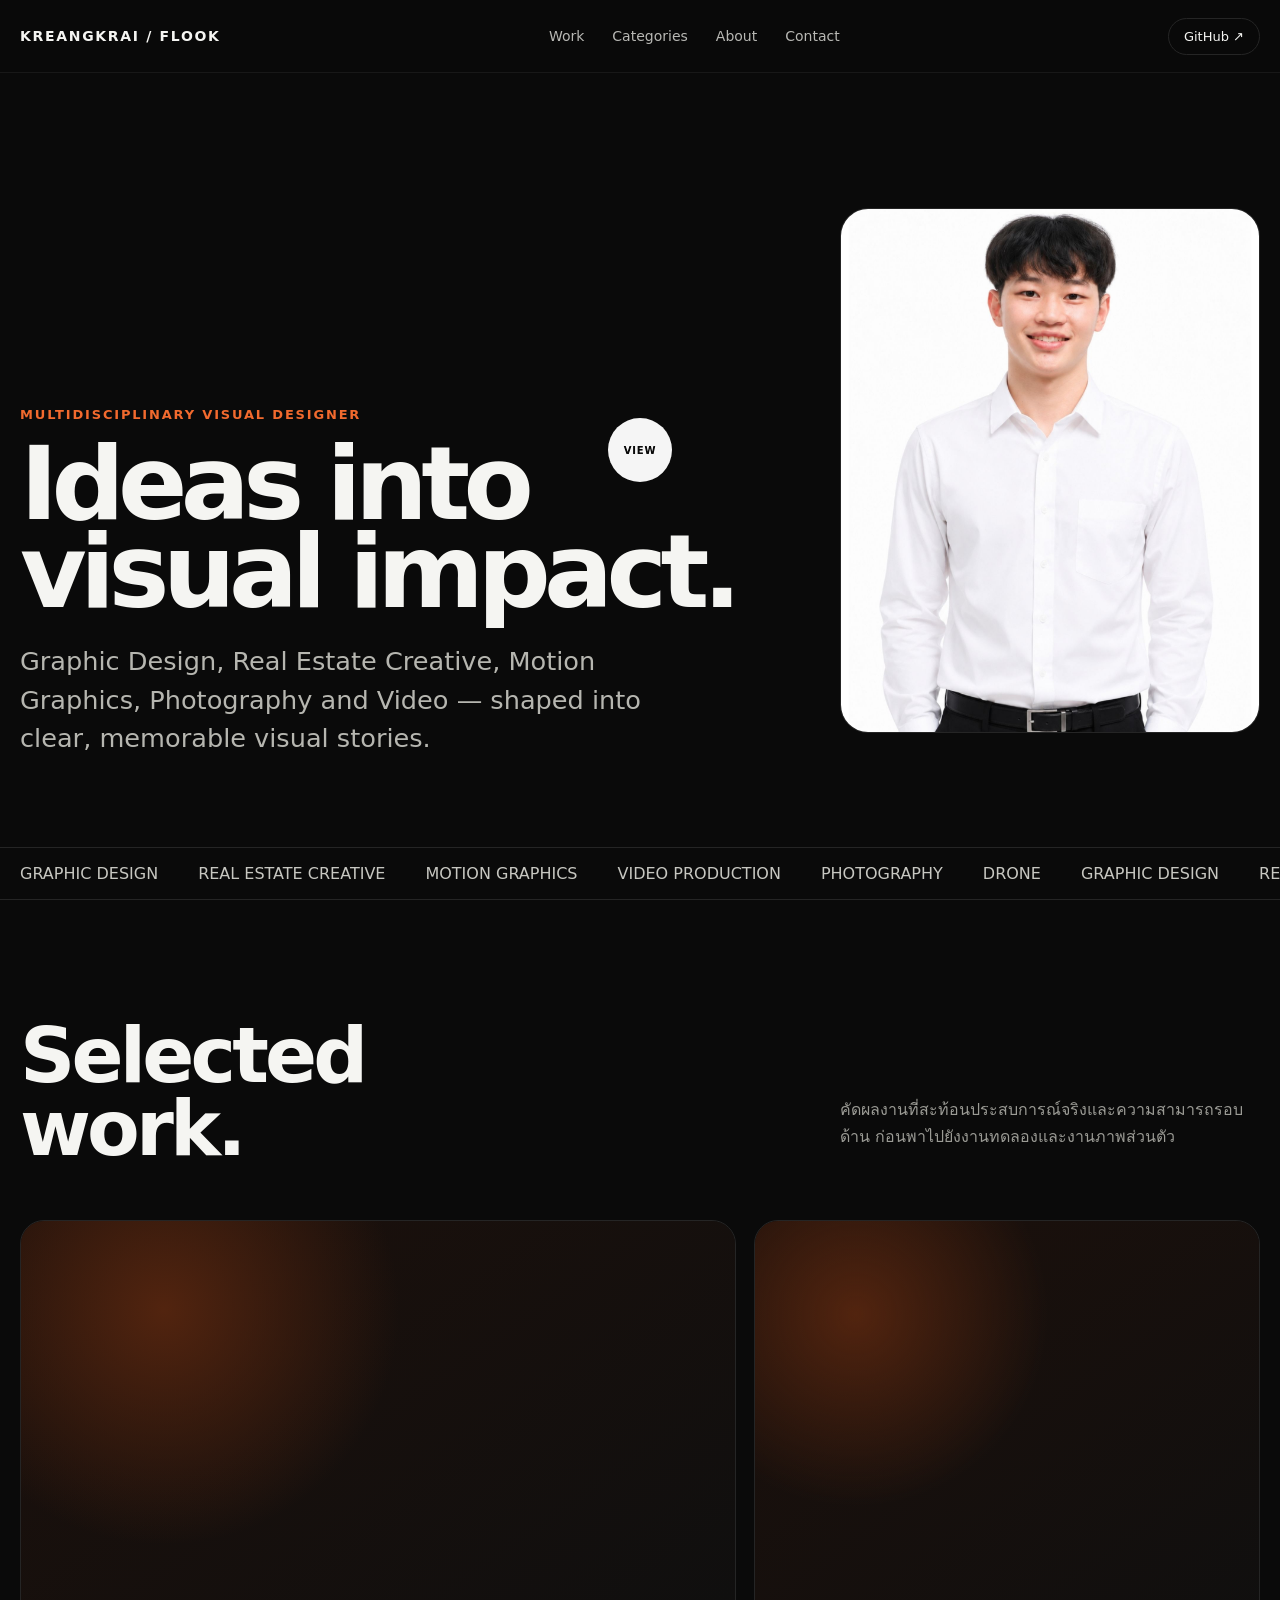
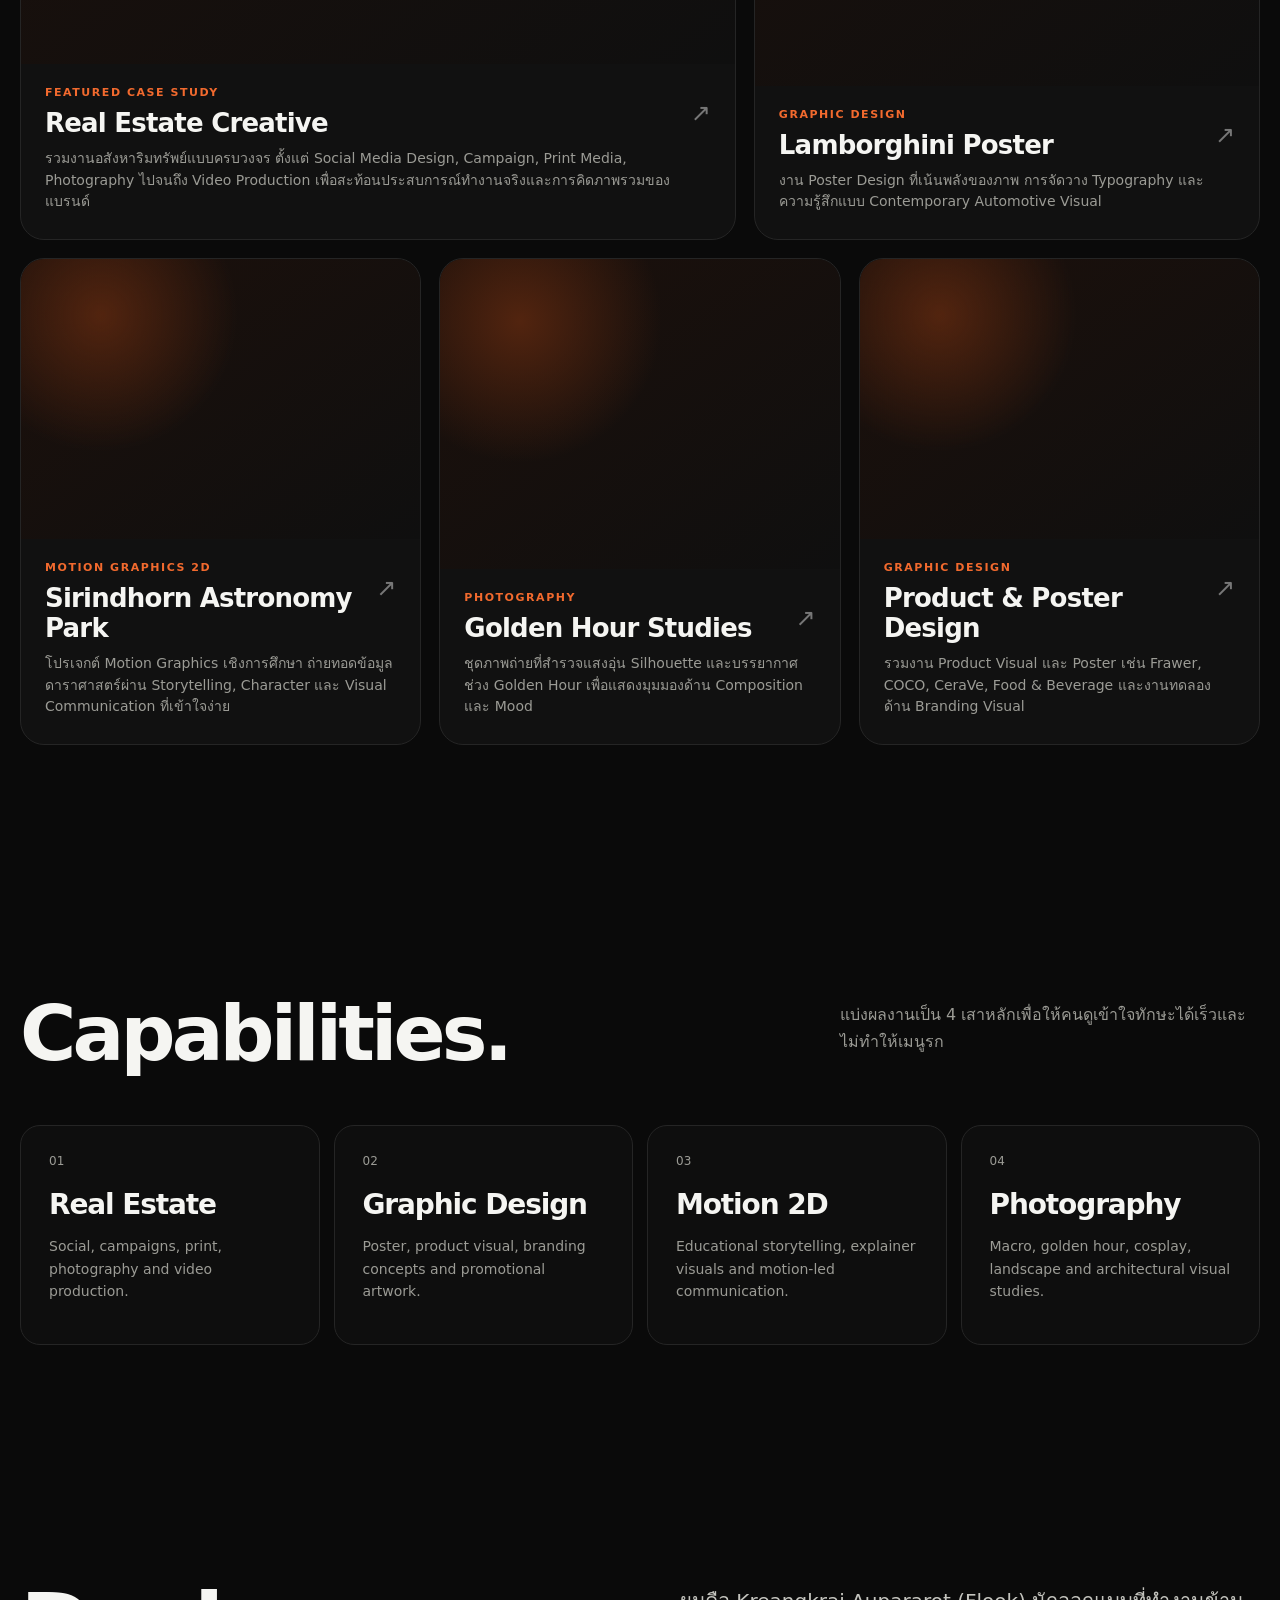
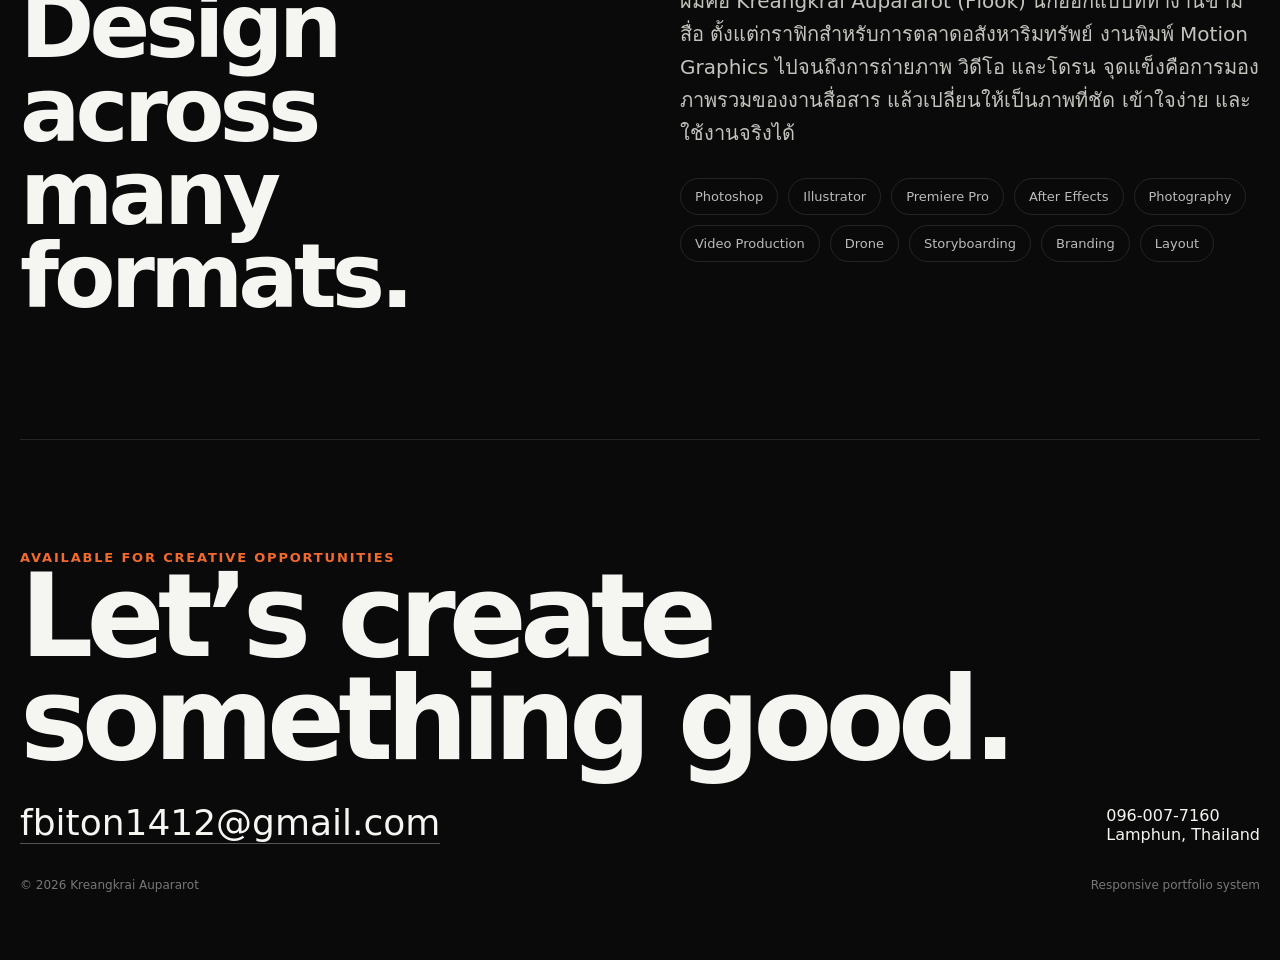
==== commit 36b6334a: "Refactor homepage into production responsive structure" ====
--- a/index.html
+++ b/index.html
@@ -1,42 +1 @@
-<!DOCTYPE html>
-<html lang="th">
-<head>
-<meta charset="UTF-8" />
-<meta name="viewport" content="width=device-width, initial-scale=1, viewport-fit=cover" />
-<meta name="description" content="Kreangkrai Aupararot — Graphic Designer, Motion Designer and Visual Creator." />
-<title>Kreangkrai Aupararot — Visual Designer</title>
-<style>
-:root{--bg:#0a0a0a;--panel:#111;--text:#f5f5f2;--muted:#9b9b95;--line:#252525;--accent:#f26a2e;--max:1400px;--radius:24px}
-*{box-sizing:border-box}html{scroll-behavior:smooth}body{margin:0;background:var(--bg);color:var(--text);font-family:Inter,ui-sans-serif,system-ui,-apple-system,BlinkMacSystemFont,"Segoe UI",sans-serif;overflow-x:hidden}a{color:inherit;text-decoration:none}img{max-width:100%;display:block}.wrap{width:min(calc(100% - 40px),var(--max));margin:auto}.nav{position:sticky;top:0;z-index:50;border-bottom:1px solid rgba(255,255,255,.06);backdrop-filter:blur(18px);background:rgba(10,10,10,.82)}.navin{min-height:72px;display:flex;align-items:center;justify-content:space-between;gap:20px}.brand{font-size:14px;font-weight:700;letter-spacing:.12em;text-transform:uppercase;white-space:nowrap}.links{display:flex;gap:28px;color:#b8b8b4;font-size:14px}.links a:hover{color:#fff}.pill{border:1px solid var(--line);border-radius:999px;padding:10px 15px;font-size:13px;white-space:nowrap}.menu-btn{display:none;border:1px solid var(--line);background:#111;color:#fff;border-radius:999px;padding:9px 12px;font-size:13px}.mobile-menu{display:none;padding:0 0 16px}.mobile-menu a{display:block;padding:12px 0;border-top:1px solid var(--line);color:#c8c8c2}.mobile-menu.open{display:block}.hero{min-height:86vh;display:grid;grid-template-columns:minmax(0,1.25fr) minmax(280px,.75fr);align-items:end;padding:84px 0 64px;gap:64px}.eyebrow{color:var(--accent);font-size:13px;font-weight:700;letter-spacing:.14em;text-transform:uppercase}.hero h1{font-size:clamp(58px,8vw,132px);line-height:.86;letter-spacing:-.065em;margin:18px 0 26px}.hero p{max-width:680px;font-size:clamp(18px,2vw,26px);line-height:1.5;color:#b6b6b0}.portrait{align-self:center;justify-self:end;width:min(100%,420px);aspect-ratio:4/5;border-radius:28px;overflow:hidden;background:#161616;border:1px solid var(--line)}.portrait img{width:100%;height:100%;object-fit:cover}.marquee{border-top:1px solid var(--line);border-bottom:1px solid var(--line);padding:16px 0;overflow:hidden;white-space:nowrap;color:#c7c7c1}.marquee-track{display:inline-flex;gap:40px;min-width:max-content;animation:marquee 24s linear infinite;padding-left:20px}.marquee span{display:inline-block}@keyframes marquee{to{transform:translateX(-50%)}}.section{padding:120px 0}.section-head{display:flex;justify-content:space-between;gap:40px;align-items:end;margin-bottom:54px}.section-head h2{font-size:clamp(42px,6vw,86px);line-height:.95;letter-spacing:-.05em;margin:0}.section-head p{max-width:420px;color:var(--muted);line-height:1.7}.work-grid{display:grid;grid-template-columns:repeat(12,minmax(0,1fr));gap:18px}.card{position:relative;overflow:hidden;border-radius:var(--radius);background:var(--panel);border:1px solid var(--line);min-height:360px;display:flex;flex-direction:column;transition:transform .35s ease,border-color .35s ease}.card:hover{transform:translateY(-4px);border-color:#444}.card.big{grid-column:span 7;min-height:620px}.card.med{grid-column:span 5;min-height:620px}.card.small{grid-column:span 4;min-height:460px}.visual{flex:1;min-height:280px;position:relative;overflow:hidden;background:linear-gradient(135deg,#1b1b1b,#0e0e0e)}.visual img{width:100%;height:100%;object-fit:cover;transition:transform .35s cubic-bezier(.2,.8,.2,1)}.card:hover .visual img{transform:scale(1.03)}.visual.gradient-1{background:radial-gradient(circle at 20% 20%,#52240f,transparent 35%),linear-gradient(145deg,#1c100b,#0f0f0f)}.visual.gradient-2{background:radial-gradient(circle at 70% 20%,#222d54,transparent 35%),linear-gradient(145deg,#10131c,#0f0f0f)}.visual.gradient-3{background:radial-gradient(circle at 30% 70%,#5b4e14,transparent 35%),linear-gradient(145deg,#17150b,#0f0f0f)}.ghost{position:absolute;inset:auto 24px 20px;font-size:clamp(34px,4vw,72px);font-weight:800;letter-spacing:-.05em;color:rgba(255,255,255,.12)}.meta{padding:22px 24px 26px}.kicker{color:var(--accent);font-size:11px;letter-spacing:.14em;text-transform:uppercase;font-weight:700}.meta-head{display:flex;align-items:flex-start;justify-content:space-between;gap:16px}.meta h3{font-size:26px;margin:9px 0 10px;letter-spacing:-.03em}.meta p{margin:0;color:var(--muted);line-height:1.55;font-size:14px}.arrow{font-size:24px;color:#777;transition:.3s}.card:hover .arrow{color:var(--accent);transform:translateX(4px)}.categories{display:grid;grid-template-columns:repeat(4,minmax(0,1fr));gap:14px}.cat{padding:28px;border:1px solid var(--line);border-radius:20px;background:#0e0e0e;min-height:220px;display:flex;flex-direction:column;justify-content:space-between;transition:.3s}.cat:hover{transform:translateY(-4px);border-color:#444}.cat .num{font-size:12px;color:var(--muted)}.cat h3{font-size:28px;letter-spacing:-.04em;margin:0}.cat p{color:var(--muted);font-size:14px;line-height:1.6}.about{display:grid;grid-template-columns:1fr 1fr;gap:80px}.about h2{font-size:clamp(48px,7vw,96px);line-height:.93;letter-spacing:-.055em;margin:0}.about-copy{font-size:20px;line-height:1.65;color:#c4c4be}.skills{display:flex;flex-wrap:wrap;gap:10px;margin-top:28px}.skills span{padding:10px 14px;border-radius:999px;border:1px solid var(--line);color:#bbb;font-size:13px}.contact{padding:110px 0 50px;border-top:1px solid var(--line)}.contact h2{font-size:clamp(54px,9vw,128px);line-height:.9;letter-spacing:-.06em;margin:0 0 30px}.contact-row{display:flex;justify-content:space-between;align-items:end;gap:30px}.contact a.mail{font-size:clamp(20px,3vw,36px);border-bottom:1px solid #555;overflow-wrap:anywhere}.footer{display:flex;justify-content:space-between;color:#777;font-size:12px;padding:34px 0 18px}.reveal{opacity:0;transform:translateY(18px);transition:opacity .4s ease,transform .4s ease}.reveal.show{opacity:1;transform:none}
-@media(max-width:1100px){.hero{grid-template-columns:1fr .72fr;gap:40px}.card.big{grid-column:span 12;min-height:560px}.card.med{grid-column:span 7;min-height:520px}.card.small{grid-column:span 5;min-height:520px}.categories{grid-template-columns:repeat(2,1fr)}.about{gap:50px}}
-@media(max-width:820px){.links,.pill{display:none}.menu-btn{display:inline-flex}.hero{grid-template-columns:1fr;min-height:auto;padding:54px 0 56px;gap:34px}.portrait{justify-self:start;width:min(72vw,430px);order:-1}.hero h1{font-size:clamp(50px,11vw,86px)}.section{padding:84px 0}.section-head{align-items:start;flex-direction:column;margin-bottom:38px}.card.big,.card.med,.card.small{grid-column:span 12;min-height:500px}.about{grid-template-columns:1fr;gap:30px}.contact-row{align-items:start;flex-direction:column}.mobile-menu{display:none}.mobile-menu.open{display:block}}
-@media(max-width:560px){.wrap{width:min(calc(100% - 24px),var(--max))}.navin{min-height:64px}.brand{font-size:12px}.hero{padding-top:34px}.portrait{width:100%;max-width:none;border-radius:20px}.hero h1{font-size:clamp(46px,15vw,68px)}.hero p{font-size:17px}.marquee{padding:12px 0}.marquee-track{gap:28px;font-size:13px}.section{padding:68px 0}.section-head h2{font-size:44px}.card.big,.card.med,.card.small{min-height:430px;border-radius:18px}.visual{min-height:240px}.meta{padding:18px}.meta h3{font-size:23px}.categories{grid-template-columns:1fr}.cat{min-height:180px;padding:22px}.about-copy{font-size:17px}.contact{padding-top:72px}.footer{gap:20px;flex-direction:column}}
-@media(hover:none),(pointer:coarse){.card:hover,.cat:hover{transform:none}.card:hover .visual img{transform:none}.arrow{transform:none!important}}
-@media(prefers-reduced-motion:reduce){html{scroll-behavior:auto}*,*::before,*::after{animation-duration:.01ms!important;animation-iteration-count:1!important;transition-duration:.01ms!important}.reveal{opacity:1;transform:none}}
-</style>
-</head>
-<body>
-<nav class="nav"><div class="wrap"><div class="navin"><a class="brand" href="#top">KREANGKRAI / FLOOK</a><div class="links"><a href="#work">Work</a><a href="#categories">Categories</a><a href="#about">About</a><a href="#contact">Contact</a></div><a class="pill" href="https://github.com/fbiton1412-star" target="_blank" rel="noreferrer">GitHub ↗</a><button class="menu-btn" id="menuBtn" aria-expanded="false" aria-controls="mobileMenu">Menu</button></div><div class="mobile-menu" id="mobileMenu"><a href="#work">Work</a><a href="#categories">Categories</a><a href="#about">About</a><a href="#contact">Contact</a><a href="https://github.com/fbiton1412-star" target="_blank" rel="noreferrer">GitHub ↗</a></div></div></nav>
-<main id="top">
-<section class="wrap hero reveal"><div><div class="eyebrow">Multidisciplinary Visual Designer</div><h1>Ideas into<br>visual impact.</h1><p>Graphic Design, Real Estate Creative, Motion Graphics, Photography and Video — shaped into clear, memorable visual stories.</p></div><div class="portrait"><img src="profile.jpg" alt="Kreangkrai Aupararot portrait" onerror="this.style.display='none'" /></div></section>
-<div class="marquee" aria-label="Creative capabilities"><div class="marquee-track"><span>GRAPHIC DESIGN</span><span>REAL ESTATE CREATIVE</span><span>MOTION GRAPHICS</span><span>VIDEO PRODUCTION</span><span>PHOTOGRAPHY</span><span>DRONE</span><span>GRAPHIC DESIGN</span><span>REAL ESTATE CREATIVE</span><span>MOTION GRAPHICS</span><span>VIDEO PRODUCTION</span><span>PHOTOGRAPHY</span><span>DRONE</span></div></div>
-<section class="wrap section reveal" id="work"><div class="section-head"><h2>Selected<br>work.</h2><p>ลำดับผลงานถูกจัดใหม่ให้เริ่มจากงานที่สะท้อนประสบการณ์จริงและความสามารถรอบด้านมากที่สุด ก่อนพาไปยังงานทดลองและงานภาพส่วนตัว</p></div><div id="work-grid" class="work-grid"></div></section>
-<section class="wrap section reveal" id="categories"><div class="section-head"><h2>Capabilities.</h2><p>Portfolio ถูกแบ่งเป็น 4 เสาหลัก เพื่อให้คนดูเข้าใจทักษะได้เร็ว โดยไม่ทำให้เมนูรกเกินไป</p></div><div class="categories"><a class="cat" href="#work"><span class="num">01</span><div><h3>Real Estate</h3><p>Social, campaigns, print, photography and video production for property brands.</p></div></a><a class="cat" href="#work"><span class="num">02</span><div><h3>Graphic Design</h3><p>Poster, product visual, branding concepts and promotional artwork.</p></div></a><a class="cat" href="#work"><span class="num">03</span><div><h3>Motion 2D</h3><p>Educational storytelling, explainer visuals and motion-led communication.</p></div></a><a class="cat" href="#work"><span class="num">04</span><div><h3>Photography</h3><p>Macro, golden hour, cosplay, landscape and architectural visual studies.</p></div></a></div></section>
-<section class="wrap section about reveal" id="about"><h2>Design across<br>many formats.</h2><div><div class="about-copy">ผมคือ Kreangkrai Aupararot (Flook) นักออกแบบที่ทำงานข้ามสื่อ ตั้งแต่กราฟิกสำหรับการตลาดอสังหาริมทรัพย์ งานพิมพ์ Motion Graphics ไปจนถึงการถ่ายภาพ วิดีโอ และโดรน จุดแข็งคือการมองภาพรวมของงานสื่อสาร แล้วเปลี่ยนให้เป็นภาพที่ชัด เข้าใจง่าย และใช้งานจริงได้</div><div class="skills"><span>Photoshop</span><span>Illustrator</span><span>Premiere Pro</span><span>After Effects</span><span>Photography</span><span>Video Production</span><span>Drone</span><span>Storyboarding</span><span>Branding</span><span>Layout</span></div></div></section>
-<section class="wrap contact reveal" id="contact"><div class="eyebrow">Available for creative opportunities</div><h2>Let’s create<br>something good.</h2><div class="contact-row"><a class="mail" href="mailto:fbiton1412@gmail.com">fbiton1412@gmail.com</a><div>096-007-7160<br>Lamphun, Thailand</div></div><div class="footer"><span>© 2026 Kreangkrai Aupararot</span><span>Responsive Portfolio — Mobile / iPad / Desktop</span></div></section>
-</main>
-<script>
-const fallback=[
-{slug:'real-estate-creative',title:'Real Estate Creative',category:'Featured Case Study',description:'Campaign, social media, print, photography and video production presented as one connected visual system.',image_url:'',size:'big',gradient:'gradient-1'},
-{slug:'lamborghini-poster',title:'Lamborghini Poster',category:'Graphic Design',description:'High-impact automotive poster composition and visual direction.',image_url:'lambo cover.jpg',size:'med'},
-{slug:'sirindhorn-astronomy-park',title:'Sirindhorn Astronomy Park',category:'Motion Graphics 2D',description:'Educational motion storytelling with structured narrative and visual communication.',image_url:'',size:'small',gradient:'gradient-2'},
-{slug:'golden-hour-studies',title:'Golden Hour Studies',category:'Photography',description:'Atmospheric photography focused on silhouette, warm light and visual mood.',image_url:'',size:'small',gradient:'gradient-3'},
-{slug:'product-poster-design',title:'Product & Poster Design',category:'Graphic Design',description:'Selected visual explorations including Frawer, COCO, CeraVe, food and beverage design.',image_url:'',size:'small',gradient:'gradient-1'}
-];
-async function loadProjects(){let items=fallback;try{const r=await fetch('./projects.json',{cache:'no-store'});if(r.ok){const data=await r.json();if(Array.isArray(data)&&data.length)items=data}}catch(e){}const grid=document.getElementById('work-grid');grid.innerHTML=items.map((p,i)=>{const size=p.size||(['big','med','small','small','small'][i]||'small');const visual=p.image_url?`<div class="visual"><img loading="lazy" src="${p.image_url}" alt="${p.title}" onerror="this.parentElement.classList.add('gradient-1');this.remove()"></div>`:`<div class="visual ${p.gradient||'gradient-1'}"><div class="ghost">${p.title}</div></div>`;const slug=encodeURIComponent(p.slug||p.id||i+1);return `<a class="card ${size}" href="project.html?project=${slug}" aria-label="View ${p.title} case study">${visual}<div class="meta"><div class="kicker">${p.category||'Project'}</div><div class="meta-head"><h3>${p.title}</h3><span class="arrow">↗</span></div><p>${p.description||''}</p></div></a>`}).join('')}
-loadProjects();
-const btn=document.getElementById('menuBtn'),menu=document.getElementById('mobileMenu');btn?.addEventListener('click',()=>{const open=menu.classList.toggle('open');btn.setAttribute('aria-expanded',String(open));btn.textContent=open?'Close':'Menu'});menu?.querySelectorAll('a').forEach(a=>a.addEventListener('click',()=>{menu.classList.remove('open');btn?.setAttribute('aria-expanded','false');if(btn)btn.textContent='Menu'}));
-const observer=new IntersectionObserver(entries=>entries.forEach(entry=>{if(entry.isIntersecting){entry.target.classList.add('show');observer.unobserve(entry.target)}}),{threshold:.12});document.querySelectorAll('.reveal').forEach(el=>observer.observe(el));
-</script>
-</body>
-</html>+<!DOCTYPE html><html lang="th"><head><meta charset="UTF-8"><meta name="viewport" content="width=device-width,initial-scale=1,viewport-fit=cover"><meta name="description" content="Kreangkrai Aupararot — Graphic Designer, Motion Designer and Visual Creator."><title>Kreangkrai Aupararot — Visual Designer</title><link rel="stylesheet" href="styles.css"></head><body><nav class="nav"><div class="wrap"><div class="navin"><a class="brand" href="#top">KREANGKRAI / FLOOK</a><div class="links"><a href="#work">Work</a><a href="#categories">Categories</a><a href="#about">About</a><a href="#contact">Contact</a></div><a class="pill" href="https://github.com/fbiton1412-star" target="_blank" rel="noreferrer">GitHub ↗</a><button class="menu-btn" id="menuBtn" aria-expanded="false" aria-controls="mobileMenu">Menu</button></div><div class="mobile-menu" id="mobileMenu"><a href="#work">Work</a><a href="#categories">Categories</a><a href="#about">About</a><a href="#contact">Contact</a><a href="https://github.com/fbiton1412-star" target="_blank" rel="noreferrer">GitHub ↗</a></div></div></nav><main id="top"><section class="wrap hero reveal"><div><div class="eyebrow">Multidisciplinary Visual Designer</div><h1>Ideas into<br>visual impact.</h1><p>Graphic Design, Real Estate Creative, Motion Graphics, Photography and Video — shaped into clear, memorable visual stories.</p></div><div class="portrait"><img src="profile.jpg" alt="Kreangkrai Aupararot portrait"></div></section><div class="marquee" aria-label="Creative capabilities"><div class="marquee-track"><span>GRAPHIC DESIGN</span><span>REAL ESTATE CREATIVE</span><span>MOTION GRAPHICS</span><span>VIDEO PRODUCTION</span><span>PHOTOGRAPHY</span><span>DRONE</span><span>GRAPHIC DESIGN</span><span>REAL ESTATE CREATIVE</span><span>MOTION GRAPHICS</span><span>VIDEO PRODUCTION</span><span>PHOTOGRAPHY</span><span>DRONE</span></div></div><section class="wrap section reveal" id="work"><div class="section-head"><h2>Selected<br>work.</h2><p>คัดผลงานที่สะท้อนประสบการณ์จริงและความสามารถรอบด้าน ก่อนพาไปยังงานทดลองและงานภาพส่วนตัว</p></div><div id="work-grid" class="work-grid"></div></section><section class="wrap section reveal" id="categories"><div class="section-head"><h2>Capabilities.</h2><p>แบ่งผลงานเป็น 4 เสาหลักเพื่อให้คนดูเข้าใจทักษะได้เร็วและไม่ทำให้เมนูรก</p></div><div class="categories"><a class="cat" href="#work"><span class="num">01</span><div><h3>Real Estate</h3><p>Social, campaigns, print, photography and video production.</p></div></a><a class="cat" href="#work"><span class="num">02</span><div><h3>Graphic Design</h3><p>Poster, product visual, branding concepts and promotional artwork.</p></div></a><a class="cat" href="#work"><span class="num">03</span><div><h3>Motion 2D</h3><p>Educational storytelling, explainer visuals and motion-led communication.</p></div></a><a class="cat" href="#work"><span class="num">04</span><div><h3>Photography</h3><p>Macro, golden hour, cosplay, landscape and architectural visual studies.</p></div></a></div></section><section class="wrap section about reveal" id="about"><h2>Design across<br>many formats.</h2><div><div class="about-copy">ผมคือ Kreangkrai Aupararot (Flook) นักออกแบบที่ทำงานข้ามสื่อ ตั้งแต่กราฟิกสำหรับการตลาดอสังหาริมทรัพย์ งานพิมพ์ Motion Graphics ไปจนถึงการถ่ายภาพ วิดีโอ และโดรน จุดแข็งคือการมองภาพรวมของงานสื่อสาร แล้วเปลี่ยนให้เป็นภาพที่ชัด เข้าใจง่าย และใช้งานจริงได้</div><div class="skills"><span>Photoshop</span><span>Illustrator</span><span>Premiere Pro</span><span>After Effects</span><span>Photography</span><span>Video Production</span><span>Drone</span><span>Storyboarding</span><span>Branding</span><span>Layout</span></div></div></section><section class="wrap contact reveal" id="contact"><div class="eyebrow">Available for creative opportunities</div><h2>Let’s create<br>something good.</h2><div class="contact-row"><a class="mail" href="mailto:fbiton1412@gmail.com">fbiton1412@gmail.com</a><div>096-007-7160<br>Lamphun, Thailand</div></div><div class="footer"><span>© 2026 Kreangkrai Aupararot</span><span>Responsive portfolio system</span></div></section></main><script src="app.js" defer></script></body></html>
--- a/styles.css
+++ b/styles.css
@@ -0,0 +1 @@
+:root{--bg:#0a0a0a;--panel:#111;--text:#f5f5f2;--muted:#9b9b95;--line:#252525;--accent:#f26a2e;--max:1400px;--radius:24px}*{box-sizing:border-box}html{scroll-behavior:smooth}body{margin:0;background:var(--bg);color:var(--text);font-family:Inter,ui-sans-serif,system-ui,-apple-system,BlinkMacSystemFont,"Segoe UI",sans-serif;overflow-x:hidden}a{color:inherit;text-decoration:none}img{max-width:100%;display:block}.wrap{width:min(calc(100% - 40px),var(--max));margin:auto}.nav{position:sticky;top:0;z-index:50;border-bottom:1px solid rgba(255,255,255,.06);backdrop-filter:blur(18px);background:rgba(10,10,10,.82)}.navin{min-height:72px;display:flex;align-items:center;justify-content:space-between;gap:20px}.brand{font-size:14px;font-weight:700;letter-spacing:.12em;text-transform:uppercase;white-space:nowrap}.links{display:flex;gap:28px;color:#b8b8b4;font-size:14px}.links a:hover{color:#fff}.pill{border:1px solid var(--line);border-radius:999px;padding:10px 15px;font-size:13px;white-space:nowrap}.menu-btn{display:none;border:1px solid var(--line);background:#111;color:#fff;border-radius:999px;padding:9px 12px;font-size:13px}.mobile-menu{display:none;padding:0 0 16px}.mobile-menu a{display:block;padding:12px 0;border-top:1px solid var(--line);color:#c8c8c2}.mobile-menu.open{display:block}.hero{min-height:86vh;display:grid;grid-template-columns:minmax(0,1.25fr) minmax(280px,.75fr);align-items:end;padding:84px 0 64px;gap:64px}.eyebrow{color:var(--accent);font-size:13px;font-weight:700;letter-spacing:.14em;text-transform:uppercase}.hero h1{font-size:clamp(58px,8vw,132px);line-height:.86;letter-spacing:-.065em;margin:18px 0 26px}.hero p{max-width:680px;font-size:clamp(18px,2vw,26px);line-height:1.5;color:#b6b6b0}.portrait{align-self:center;justify-self:end;width:min(100%,420px);aspect-ratio:4/5;border-radius:28px;overflow:hidden;background:#161616;border:1px solid var(--line)}.portrait img{width:100%;height:100%;object-fit:cover}.marquee{border-top:1px solid var(--line);border-bottom:1px solid var(--line);padding:16px 0;overflow:hidden;white-space:nowrap;color:#c7c7c1}.marquee-track{display:inline-flex;gap:40px;min-width:max-content;animation:marquee 28s linear infinite;padding-left:20px}.marquee span{display:inline-block}@keyframes marquee{to{transform:translateX(-50%)}}.section{padding:120px 0}.section-head{display:flex;justify-content:space-between;gap:40px;align-items:end;margin-bottom:54px}.section-head h2{font-size:clamp(42px,6vw,86px);line-height:.95;letter-spacing:-.05em;margin:0}.section-head p{max-width:420px;color:var(--muted);line-height:1.7}.work-grid{display:grid;grid-template-columns:repeat(12,minmax(0,1fr));gap:18px}.card{position:relative;overflow:hidden;border-radius:var(--radius);background:var(--panel);border:1px solid var(--line);min-height:360px;display:flex;flex-direction:column;transition:transform .35s ease,border-color .35s ease}.card:hover{transform:translateY(-4px);border-color:#444}.card.big{grid-column:span 7;min-height:620px}.card.med{grid-column:span 5;min-height:620px}.card.small{grid-column:span 4;min-height:460px}.visual{flex:1;min-height:280px;position:relative;overflow:hidden;background:linear-gradient(135deg,#1b1b1b,#0e0e0e)}.visual img{width:100%;height:100%;object-fit:cover;transition:transform .35s cubic-bezier(.2,.8,.2,1)}.card:hover .visual img{transform:scale(1.03)}.visual.gradient-1{background:radial-gradient(circle at 20% 20%,#52240f,transparent 35%),linear-gradient(145deg,#1c100b,#0f0f0f)}.visual.gradient-2{background:radial-gradient(circle at 70% 20%,#222d54,transparent 35%),linear-gradient(145deg,#10131c,#0f0f0f)}.visual.gradient-3{background:radial-gradient(circle at 30% 70%,#5b4e14,transparent 35%),linear-gradient(145deg,#17150b,#0f0f0f)}.ghost{position:absolute;inset:auto 24px 20px;font-size:clamp(34px,4vw,72px);font-weight:800;letter-spacing:-.05em;color:rgba(255,255,255,.12)}.meta{padding:22px 24px 26px}.kicker{color:var(--accent);font-size:11px;letter-spacing:.14em;text-transform:uppercase;font-weight:700}.meta-head{display:flex;align-items:flex-start;justify-content:space-between;gap:16px}.meta h3{font-size:26px;margin:9px 0 10px;letter-spacing:-.03em}.meta p{margin:0;color:var(--muted);line-height:1.55;font-size:14px}.arrow{font-size:24px;color:#777;transition:.3s}.card:hover .arrow{color:var(--accent);transform:translateX(4px)}.categories{display:grid;grid-template-columns:repeat(4,minmax(0,1fr));gap:14px}.cat{padding:28px;border:1px solid var(--line);border-radius:20px;background:#0e0e0e;min-height:220px;display:flex;flex-direction:column;justify-content:space-between;transition:.35s}.cat:hover{transform:translateY(-4px);border-color:#444}.cat .num{font-size:12px;color:var(--muted)}.cat h3{font-size:28px;letter-spacing:-.04em;margin:0}.cat p{color:var(--muted);font-size:14px;line-height:1.6}.about{display:grid;grid-template-columns:1fr 1fr;gap:80px}.about h2{font-size:clamp(48px,7vw,96px);line-height:.93;letter-spacing:-.055em;margin:0}.about-copy{font-size:20px;line-height:1.65;color:#c4c4be}.skills{display:flex;flex-wrap:wrap;gap:10px;margin-top:28px}.skills span{padding:10px 14px;border-radius:999px;border:1px solid var(--line);color:#bbb;font-size:13px}.contact{padding:110px 0 50px;border-top:1px solid var(--line)}.contact h2{font-size:clamp(54px,9vw,128px);line-height:.9;letter-spacing:-.06em;margin:0 0 30px}.contact-row{display:flex;justify-content:space-between;align-items:end;gap:30px}.contact a.mail{font-size:clamp(20px,3vw,36px);border-bottom:1px solid #555;overflow-wrap:anywhere}.footer{display:flex;justify-content:space-between;color:#777;font-size:12px;padding:34px 0 18px}.reveal{opacity:0;transform:translateY(18px);transition:opacity .4s ease,transform .4s ease}.reveal.show{opacity:1;transform:none}.cursor{position:fixed;left:0;top:0;width:64px;height:64px;border-radius:50%;background:#fff;color:#000;display:none;align-items:center;justify-content:center;font-size:10px;font-weight:800;letter-spacing:.08em;pointer-events:none;z-index:100;transform:translate(-50%,-50%);mix-blend-mode:difference}.cursor.active{display:flex}.progress{position:fixed;top:0;left:0;height:2px;background:var(--accent);width:0;z-index:120}.project-page{padding-top:72px}.project-hero{padding:80px 0 44px}.project-hero h1{font-size:clamp(48px,8vw,110px);line-height:.9;letter-spacing:-.06em;margin:14px 0}.project-cover{aspect-ratio:16/10;border-radius:28px;overflow:hidden;border:1px solid var(--line);background:#121212}.project-cover img{width:100%;height:100%;object-fit:cover;transition:transform .35s}.project-grid{display:grid;grid-template-columns:1fr 2fr;gap:64px;padding:88px 0}.project-meta{display:grid;grid-template-columns:1fr 1fr;gap:26px}.project-copy{font-size:clamp(24px,3vw,42px);line-height:1.15}.process{border-block:1px solid var(--line);background:#0d0d0d;padding:88px 0}.process-grid{display:grid;grid-template-columns:1fr 1.5fr;gap:80px}.gallery{display:grid;grid-template-columns:repeat(12,1fr);gap:18px;padding:90px 0}.media{grid-column:span 6;border-radius:24px;overflow:hidden;border:1px solid var(--line);background:#111}.media.wide{grid-column:span 12}.media img{width:100%;height:100%;object-fit:cover;transition:transform .35s}.media:hover img{transform:scale(1.03)}.next{padding:90px 0}.next a{display:flex;justify-content:space-between;gap:20px;align-items:end;border-bottom:1px solid var(--line);padding-bottom:24px}.next h2{font-size:clamp(40px,7vw,90px);margin:0}.back{font-size:13px;color:var(--muted)}@media(max-width:1100px){.hero{grid-template-columns:1fr .72fr;gap:40px}.card.big{grid-column:span 12;min-height:560px}.card.med{grid-column:span 7;min-height:520px}.card.small{grid-column:span 5;min-height:520px}.categories{grid-template-columns:repeat(2,1fr)}.about{gap:50px}.project-grid,.process-grid{gap:44px}}@media(max-width:820px){.links,.pill{display:none}.menu-btn{display:inline-flex}.hero{grid-template-columns:1fr;min-height:auto;padding:54px 0 56px;gap:34px}.portrait{justify-self:start;width:min(72vw,430px);order:-1}.hero h1{font-size:clamp(50px,11vw,86px)}.section{padding:84px 0}.section-head{align-items:start;flex-direction:column;margin-bottom:38px}.card.big,.card.med,.card.small{grid-column:span 12;min-height:500px}.about,.project-grid,.process-grid{grid-template-columns:1fr;gap:30px}.contact-row{align-items:start;flex-direction:column}.project-grid{padding:64px 0}.project-hero{padding-top:54px}.media{grid-column:span 12}.gallery{padding:64px 0}.project-cover{border-radius:20px}}@media(max-width:560px){.wrap{width:min(calc(100% - 24px),var(--max))}.navin{min-height:64px}.brand{font-size:12px}.hero{padding-top:34px}.portrait{width:100%;max-width:none;border-radius:20px}.hero h1{font-size:clamp(46px,15vw,68px)}.hero p{font-size:17px}.marquee{padding:12px 0}.marquee-track{gap:28px;font-size:13px}.section{padding:68px 0}.section-head h2{font-size:44px}.card.big,.card.med,.card.small{min-height:430px;border-radius:18px}.visual{min-height:240px}.meta{padding:18px}.meta h3{font-size:23px}.categories{grid-template-columns:1fr}.cat{min-height:180px;padding:22px}.about-copy{font-size:17px}.contact{padding-top:72px}.footer{gap:20px;flex-direction:column}.project-meta{grid-template-columns:1fr}.project-copy{font-size:26px}.process{padding:64px 0}.media{border-radius:18px}.next{padding:64px 0}}@media(hover:none),(pointer:coarse){.card:hover,.cat:hover,.media:hover{transform:none}.card:hover .visual img,.media:hover img{transform:none}.arrow{transform:none!important}.cursor{display:none!important}}@media(prefers-reduced-motion:reduce){html{scroll-behavior:auto}*,*::before,*::after{animation-duration:.01ms!important;animation-iteration-count:1!important;transition-duration:.01ms!important}.reveal{opacity:1;transform:none}.cursor{display:none!important}}
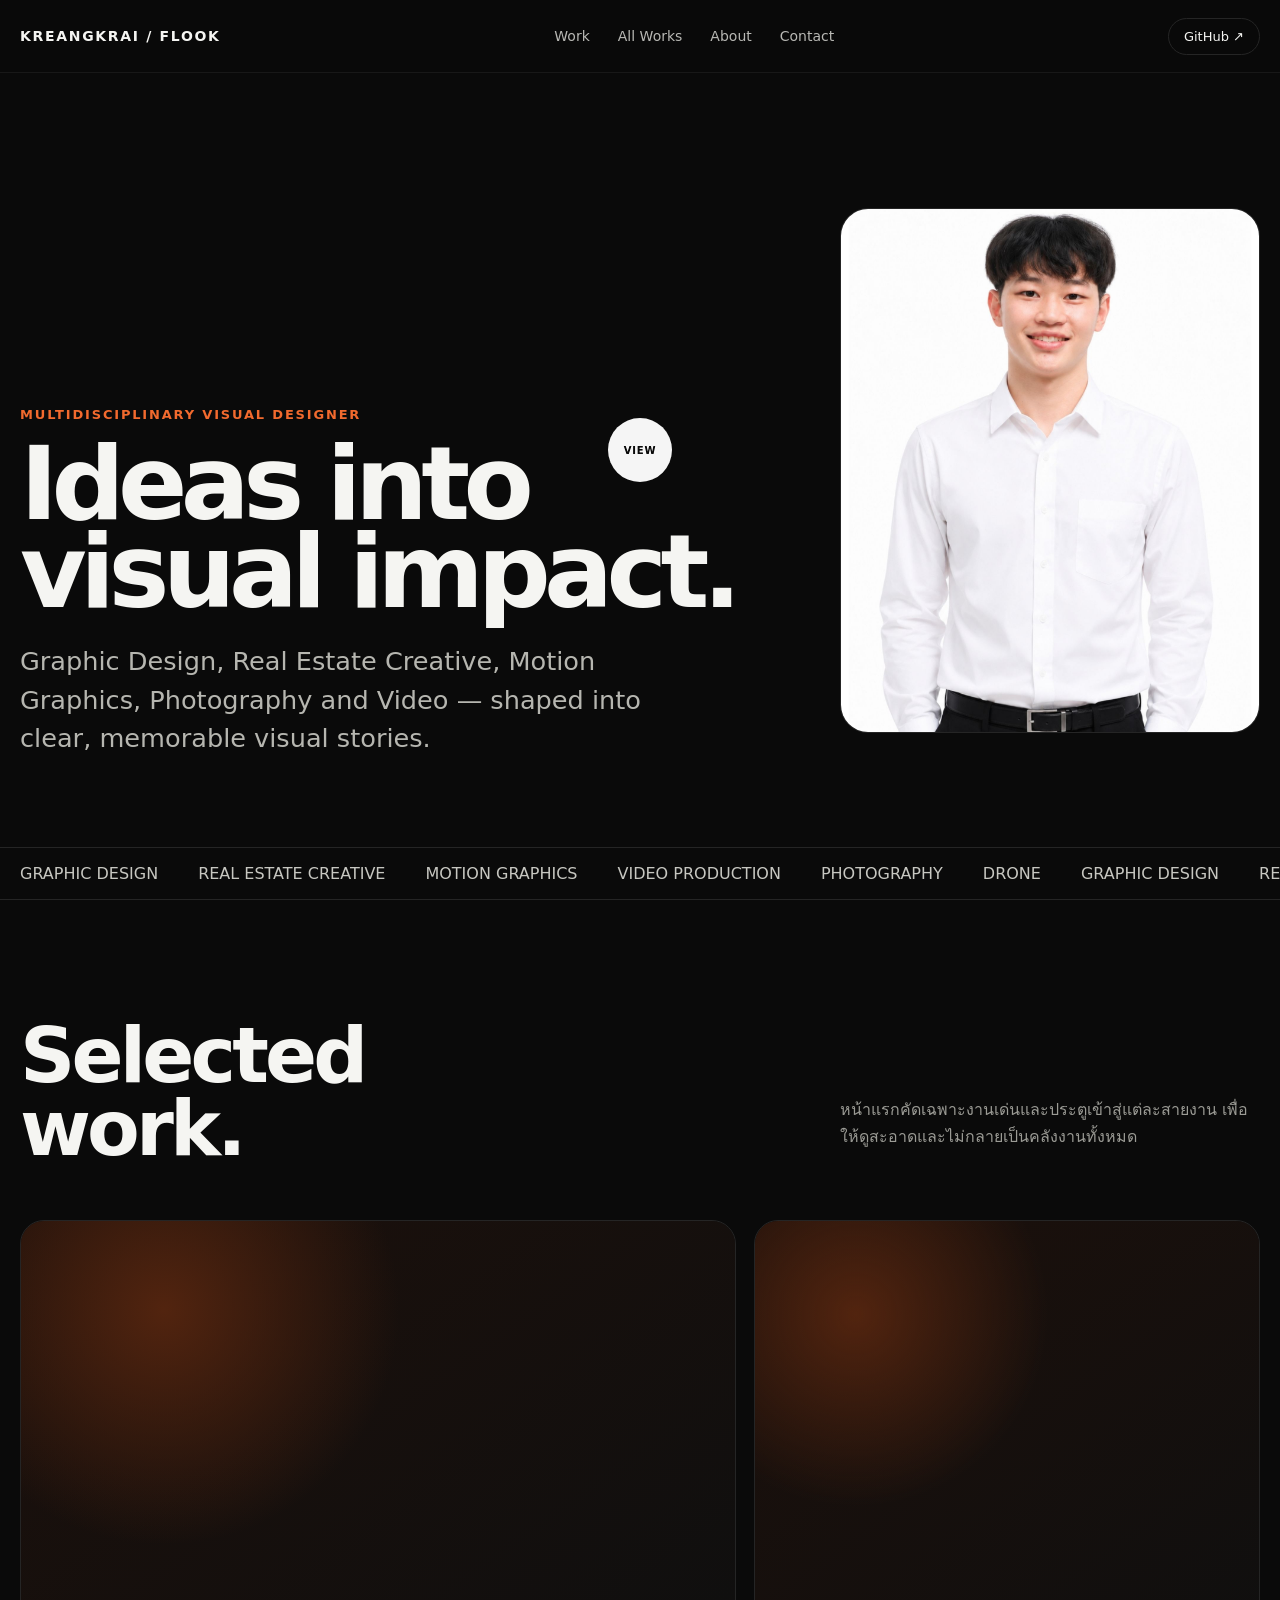
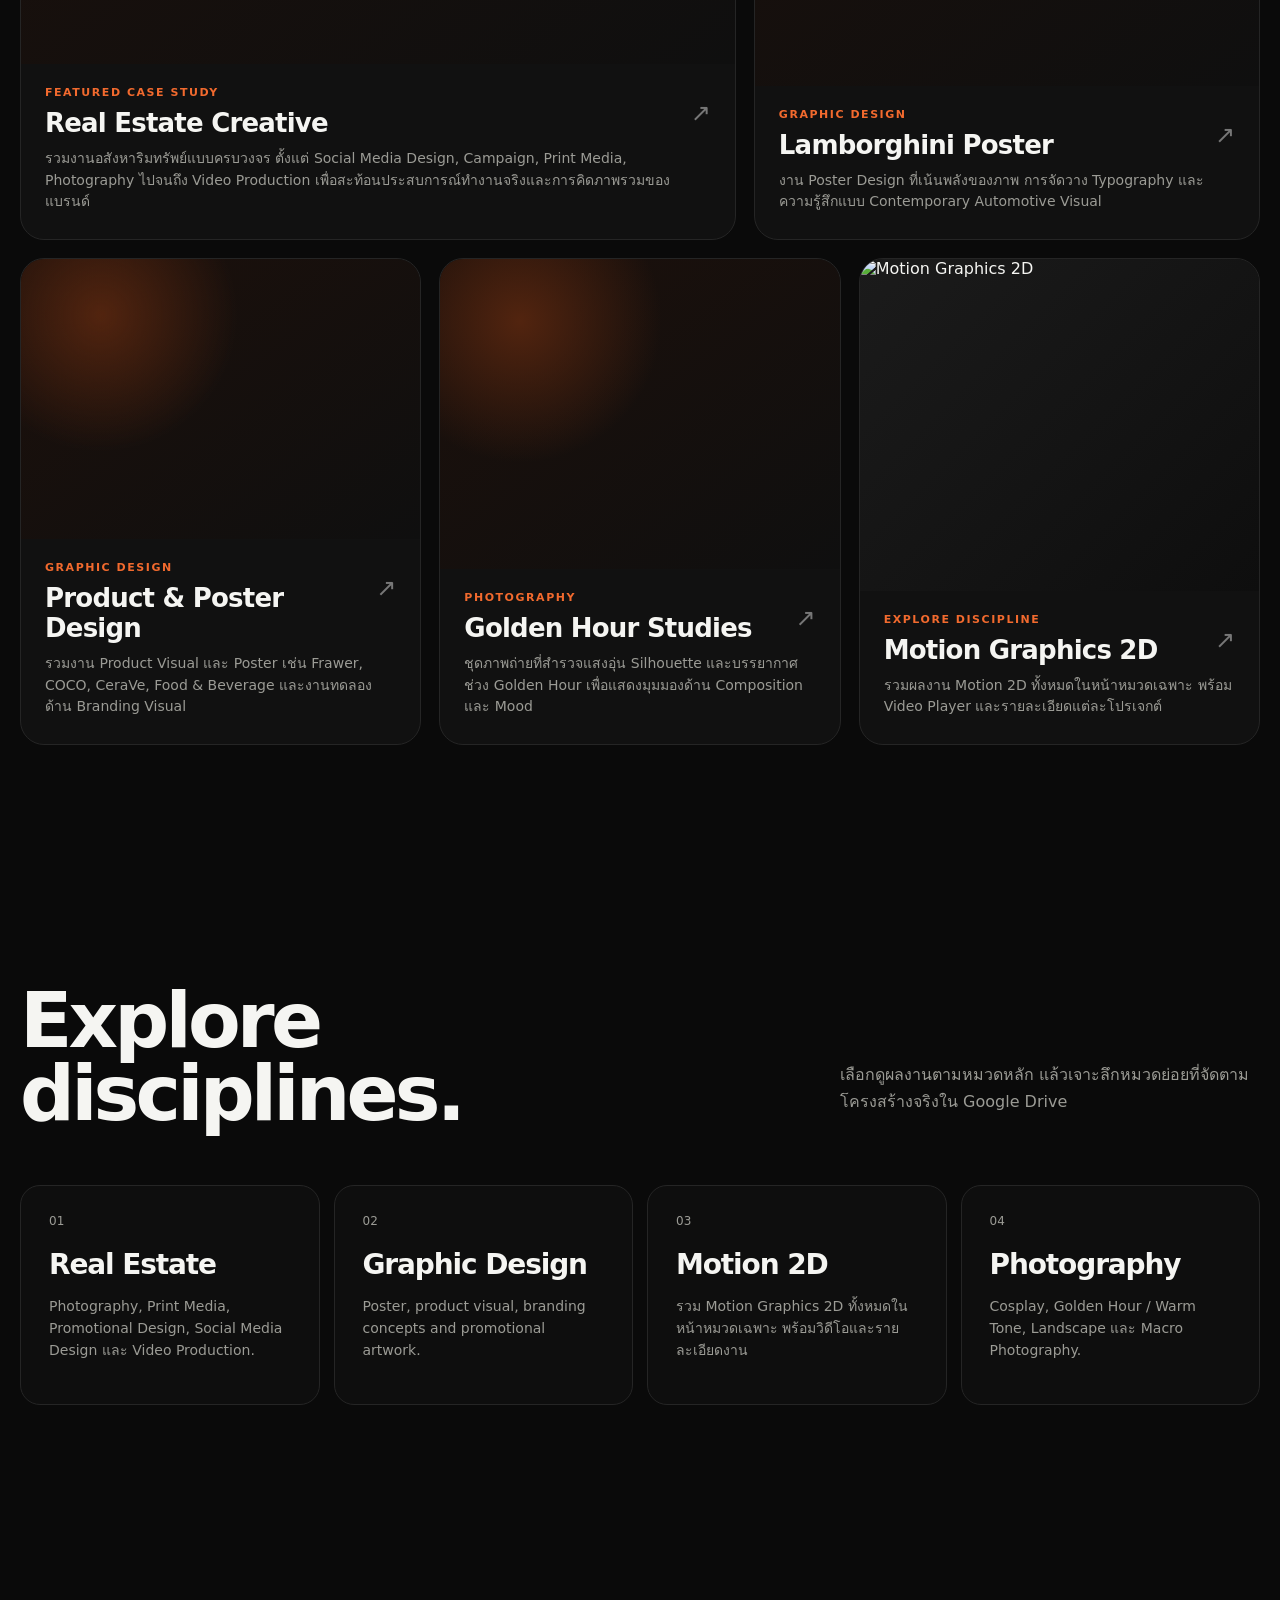
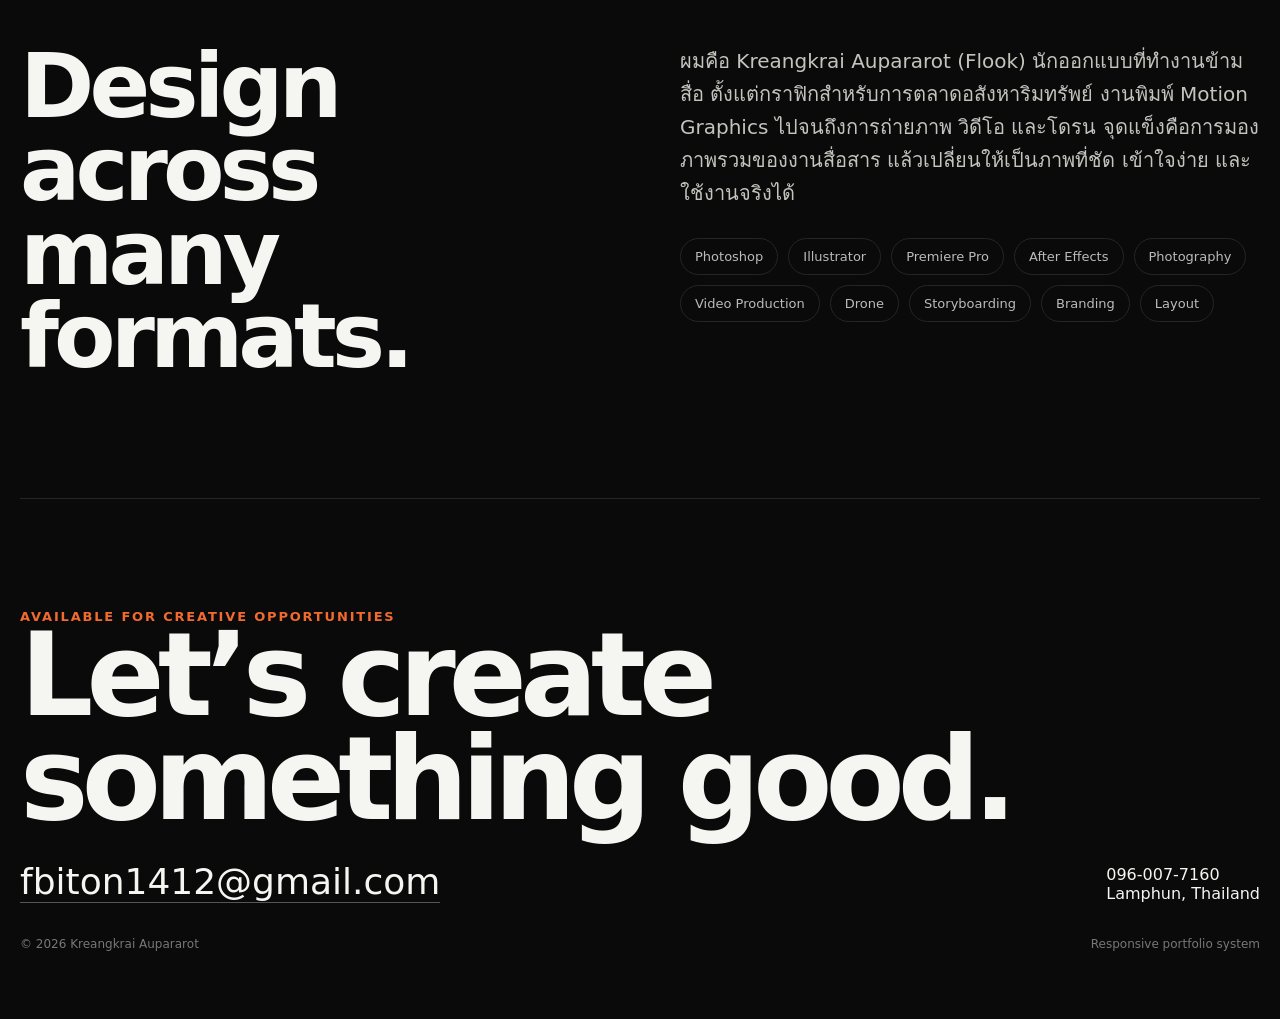
==== commit 975ff4f9: "Link homepage disciplines to dedicated work views" ====
--- a/index.html
+++ b/index.html
@@ -1 +1 @@
-<!DOCTYPE html><html lang="th"><head><meta charset="UTF-8"><meta name="viewport" content="width=device-width,initial-scale=1,viewport-fit=cover"><meta name="description" content="Kreangkrai Aupararot — Graphic Designer, Motion Designer and Visual Creator."><title>Kreangkrai Aupararot — Visual Designer</title><link rel="stylesheet" href="styles.css"></head><body><nav class="nav"><div class="wrap"><div class="navin"><a class="brand" href="#top">KREANGKRAI / FLOOK</a><div class="links"><a href="#work">Work</a><a href="#categories">Categories</a><a href="#about">About</a><a href="#contact">Contact</a></div><a class="pill" href="https://github.com/fbiton1412-star" target="_blank" rel="noreferrer">GitHub ↗</a><button class="menu-btn" id="menuBtn" aria-expanded="false" aria-controls="mobileMenu">Menu</button></div><div class="mobile-menu" id="mobileMenu"><a href="#work">Work</a><a href="#categories">Categories</a><a href="#about">About</a><a href="#contact">Contact</a><a href="https://github.com/fbiton1412-star" target="_blank" rel="noreferrer">GitHub ↗</a></div></div></nav><main id="top"><section class="wrap hero reveal"><div><div class="eyebrow">Multidisciplinary Visual Designer</div><h1>Ideas into<br>visual impact.</h1><p>Graphic Design, Real Estate Creative, Motion Graphics, Photography and Video — shaped into clear, memorable visual stories.</p></div><div class="portrait"><img src="profile.jpg" alt="Kreangkrai Aupararot portrait"></div></section><div class="marquee" aria-label="Creative capabilities"><div class="marquee-track"><span>GRAPHIC DESIGN</span><span>REAL ESTATE CREATIVE</span><span>MOTION GRAPHICS</span><span>VIDEO PRODUCTION</span><span>PHOTOGRAPHY</span><span>DRONE</span><span>GRAPHIC DESIGN</span><span>REAL ESTATE CREATIVE</span><span>MOTION GRAPHICS</span><span>VIDEO PRODUCTION</span><span>PHOTOGRAPHY</span><span>DRONE</span></div></div><section class="wrap section reveal" id="work"><div class="section-head"><h2>Selected<br>work.</h2><p>คัดผลงานที่สะท้อนประสบการณ์จริงและความสามารถรอบด้าน ก่อนพาไปยังงานทดลองและงานภาพส่วนตัว</p></div><div id="work-grid" class="work-grid"></div></section><section class="wrap section reveal" id="categories"><div class="section-head"><h2>Capabilities.</h2><p>แบ่งผลงานเป็น 4 เสาหลักเพื่อให้คนดูเข้าใจทักษะได้เร็วและไม่ทำให้เมนูรก</p></div><div class="categories"><a class="cat" href="#work"><span class="num">01</span><div><h3>Real Estate</h3><p>Social, campaigns, print, photography and video production.</p></div></a><a class="cat" href="#work"><span class="num">02</span><div><h3>Graphic Design</h3><p>Poster, product visual, branding concepts and promotional artwork.</p></div></a><a class="cat" href="#work"><span class="num">03</span><div><h3>Motion 2D</h3><p>Educational storytelling, explainer visuals and motion-led communication.</p></div></a><a class="cat" href="#work"><span class="num">04</span><div><h3>Photography</h3><p>Macro, golden hour, cosplay, landscape and architectural visual studies.</p></div></a></div></section><section class="wrap section about reveal" id="about"><h2>Design across<br>many formats.</h2><div><div class="about-copy">ผมคือ Kreangkrai Aupararot (Flook) นักออกแบบที่ทำงานข้ามสื่อ ตั้งแต่กราฟิกสำหรับการตลาดอสังหาริมทรัพย์ งานพิมพ์ Motion Graphics ไปจนถึงการถ่ายภาพ วิดีโอ และโดรน จุดแข็งคือการมองภาพรวมของงานสื่อสาร แล้วเปลี่ยนให้เป็นภาพที่ชัด เข้าใจง่าย และใช้งานจริงได้</div><div class="skills"><span>Photoshop</span><span>Illustrator</span><span>Premiere Pro</span><span>After Effects</span><span>Photography</span><span>Video Production</span><span>Drone</span><span>Storyboarding</span><span>Branding</span><span>Layout</span></div></div></section><section class="wrap contact reveal" id="contact"><div class="eyebrow">Available for creative opportunities</div><h2>Let’s create<br>something good.</h2><div class="contact-row"><a class="mail" href="mailto:fbiton1412@gmail.com">fbiton1412@gmail.com</a><div>096-007-7160<br>Lamphun, Thailand</div></div><div class="footer"><span>© 2026 Kreangkrai Aupararot</span><span>Responsive portfolio system</span></div></section></main><script src="app.js" defer></script></body></html>+<!DOCTYPE html><html lang="th"><head><meta charset="UTF-8"><meta name="viewport" content="width=device-width,initial-scale=1,viewport-fit=cover"><meta name="description" content="Kreangkrai Aupararot — Graphic Designer, Motion Designer and Visual Creator."><title>Kreangkrai Aupararot — Visual Designer</title><link rel="stylesheet" href="styles.css"></head><body><nav class="nav"><div class="wrap"><div class="navin"><a class="brand" href="#top">KREANGKRAI / FLOOK</a><div class="links"><a href="#work">Work</a><a href="works.html">All Works</a><a href="#about">About</a><a href="#contact">Contact</a></div><a class="pill" href="https://github.com/fbiton1412-star" target="_blank" rel="noreferrer">GitHub ↗</a><button class="menu-btn" id="menuBtn" aria-expanded="false" aria-controls="mobileMenu">Menu</button></div><div class="mobile-menu" id="mobileMenu"><a href="#work">Work</a><a href="works.html">All Works</a><a href="#about">About</a><a href="#contact">Contact</a><a href="https://github.com/fbiton1412-star" target="_blank" rel="noreferrer">GitHub ↗</a></div></div></nav><main id="top"><section class="wrap hero reveal"><div><div class="eyebrow">Multidisciplinary Visual Designer</div><h1>Ideas into<br>visual impact.</h1><p>Graphic Design, Real Estate Creative, Motion Graphics, Photography and Video — shaped into clear, memorable visual stories.</p></div><div class="portrait"><img src="profile.jpg" alt="Kreangkrai Aupararot portrait"></div></section><div class="marquee" aria-label="Creative capabilities"><div class="marquee-track"><span>GRAPHIC DESIGN</span><span>REAL ESTATE CREATIVE</span><span>MOTION GRAPHICS</span><span>VIDEO PRODUCTION</span><span>PHOTOGRAPHY</span><span>DRONE</span><span>GRAPHIC DESIGN</span><span>REAL ESTATE CREATIVE</span><span>MOTION GRAPHICS</span><span>VIDEO PRODUCTION</span><span>PHOTOGRAPHY</span><span>DRONE</span></div></div><section class="wrap section reveal" id="work"><div class="section-head"><h2>Selected<br>work.</h2><p>หน้าแรกคัดเฉพาะงานเด่นและประตูเข้าสู่แต่ละสายงาน เพื่อให้ดูสะอาดและไม่กลายเป็นคลังงานทั้งหมด</p></div><div id="work-grid" class="work-grid"></div></section><section class="wrap section reveal" id="categories"><div class="section-head"><h2>Explore<br>disciplines.</h2><p>เลือกดูผลงานตามหมวดหลัก แล้วเจาะลึกหมวดย่อยที่จัดตามโครงสร้างจริงใน Google Drive</p></div><div class="categories"><a class="cat" href="works.html?category=real-estate"><span class="num">01</span><div><h3>Real Estate</h3><p>Photography, Print Media, Promotional Design, Social Media Design และ Video Production.</p></div></a><a class="cat" href="works.html?category=graphic-design"><span class="num">02</span><div><h3>Graphic Design</h3><p>Poster, product visual, branding concepts and promotional artwork.</p></div></a><a class="cat" href="works.html?category=motion-2d"><span class="num">03</span><div><h3>Motion 2D</h3><p>รวม Motion Graphics 2D ทั้งหมดในหน้าหมวดเฉพาะ พร้อมวิดีโอและรายละเอียดงาน</p></div></a><a class="cat" href="works.html?category=photography"><span class="num">04</span><div><h3>Photography</h3><p>Cosplay, Golden Hour / Warm Tone, Landscape และ Macro Photography.</p></div></a></div></section><section class="wrap section about reveal" id="about"><h2>Design across<br>many formats.</h2><div><div class="about-copy">ผมคือ Kreangkrai Aupararot (Flook) นักออกแบบที่ทำงานข้ามสื่อ ตั้งแต่กราฟิกสำหรับการตลาดอสังหาริมทรัพย์ งานพิมพ์ Motion Graphics ไปจนถึงการถ่ายภาพ วิดีโอ และโดรน จุดแข็งคือการมองภาพรวมของงานสื่อสาร แล้วเปลี่ยนให้เป็นภาพที่ชัด เข้าใจง่าย และใช้งานจริงได้</div><div class="skills"><span>Photoshop</span><span>Illustrator</span><span>Premiere Pro</span><span>After Effects</span><span>Photography</span><span>Video Production</span><span>Drone</span><span>Storyboarding</span><span>Branding</span><span>Layout</span></div></div></section><section class="wrap contact reveal" id="contact"><div class="eyebrow">Available for creative opportunities</div><h2>Let’s create<br>something good.</h2><div class="contact-row"><a class="mail" href="mailto:fbiton1412@gmail.com">fbiton1412@gmail.com</a><div>096-007-7160<br>Lamphun, Thailand</div></div><div class="footer"><span>© 2026 Kreangkrai Aupararot</span><span>Responsive portfolio system</span></div></section></main><script src="app.js" defer></script></body></html>
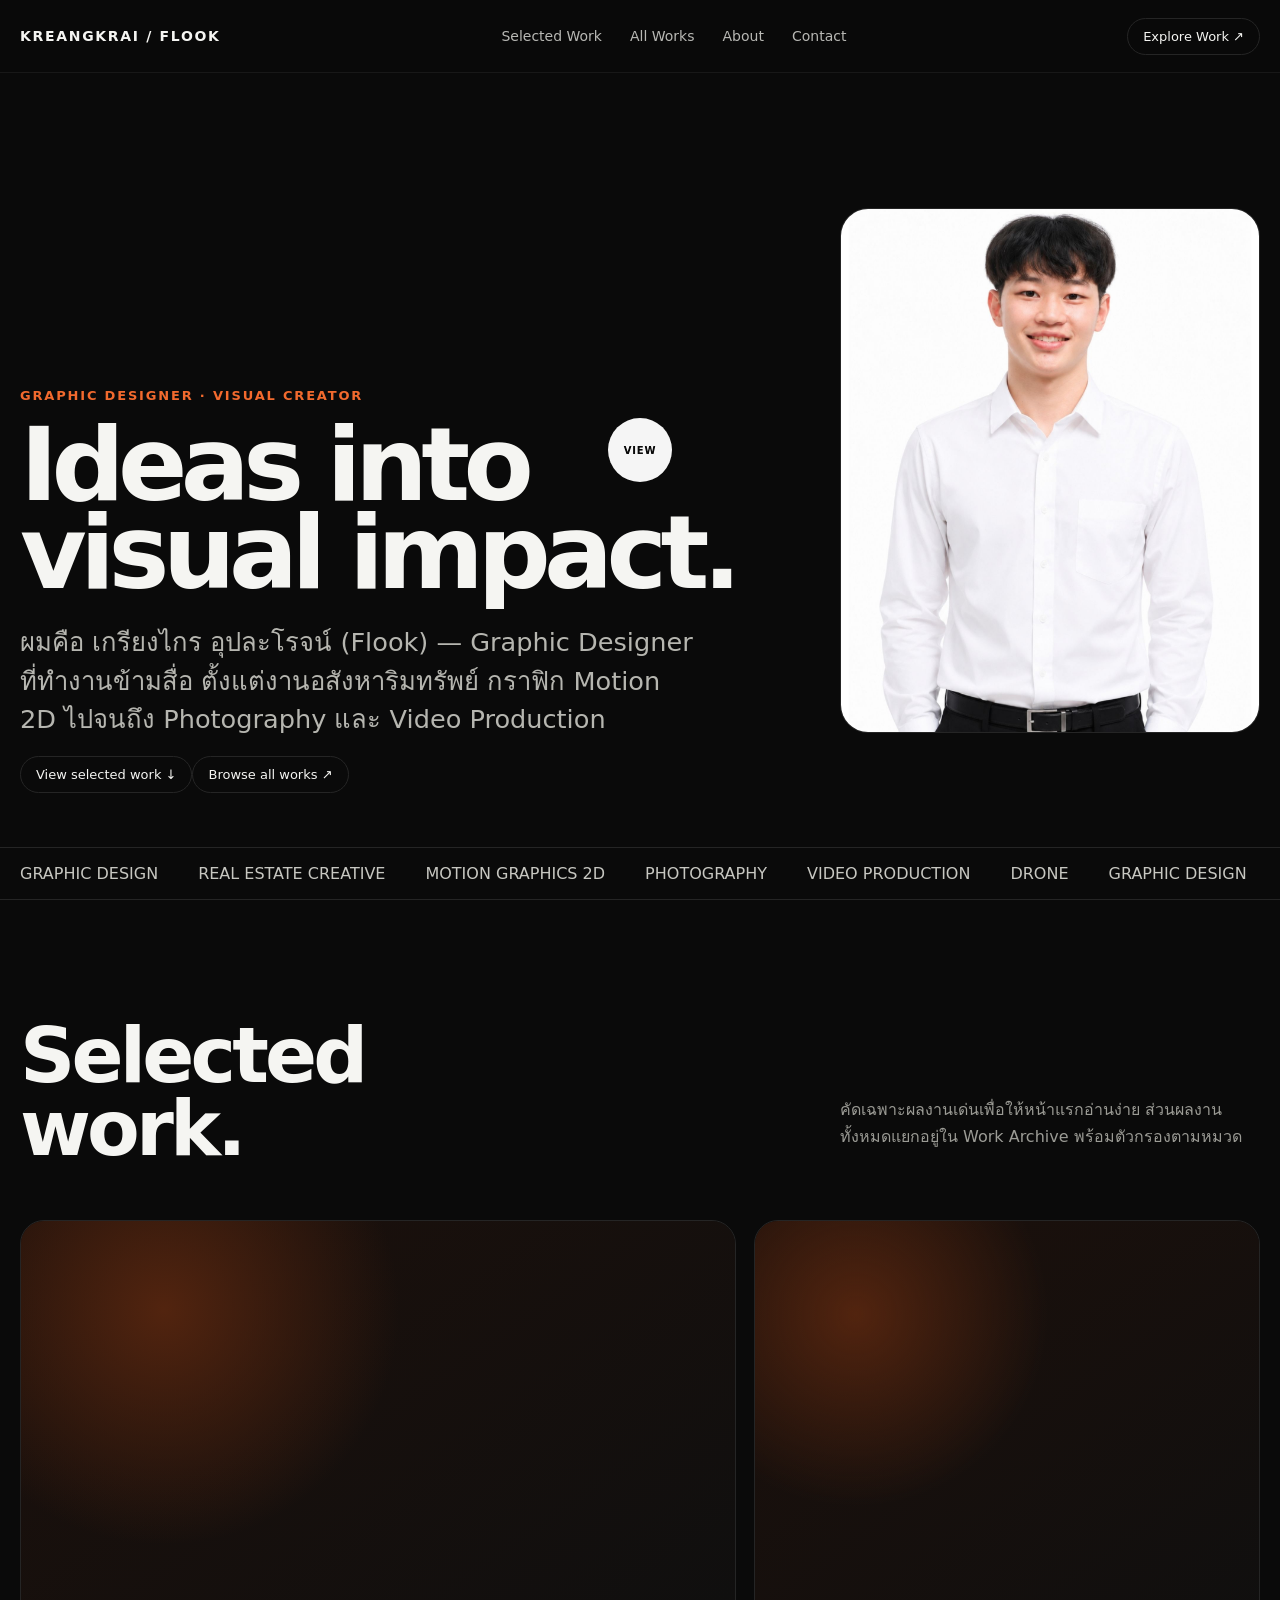
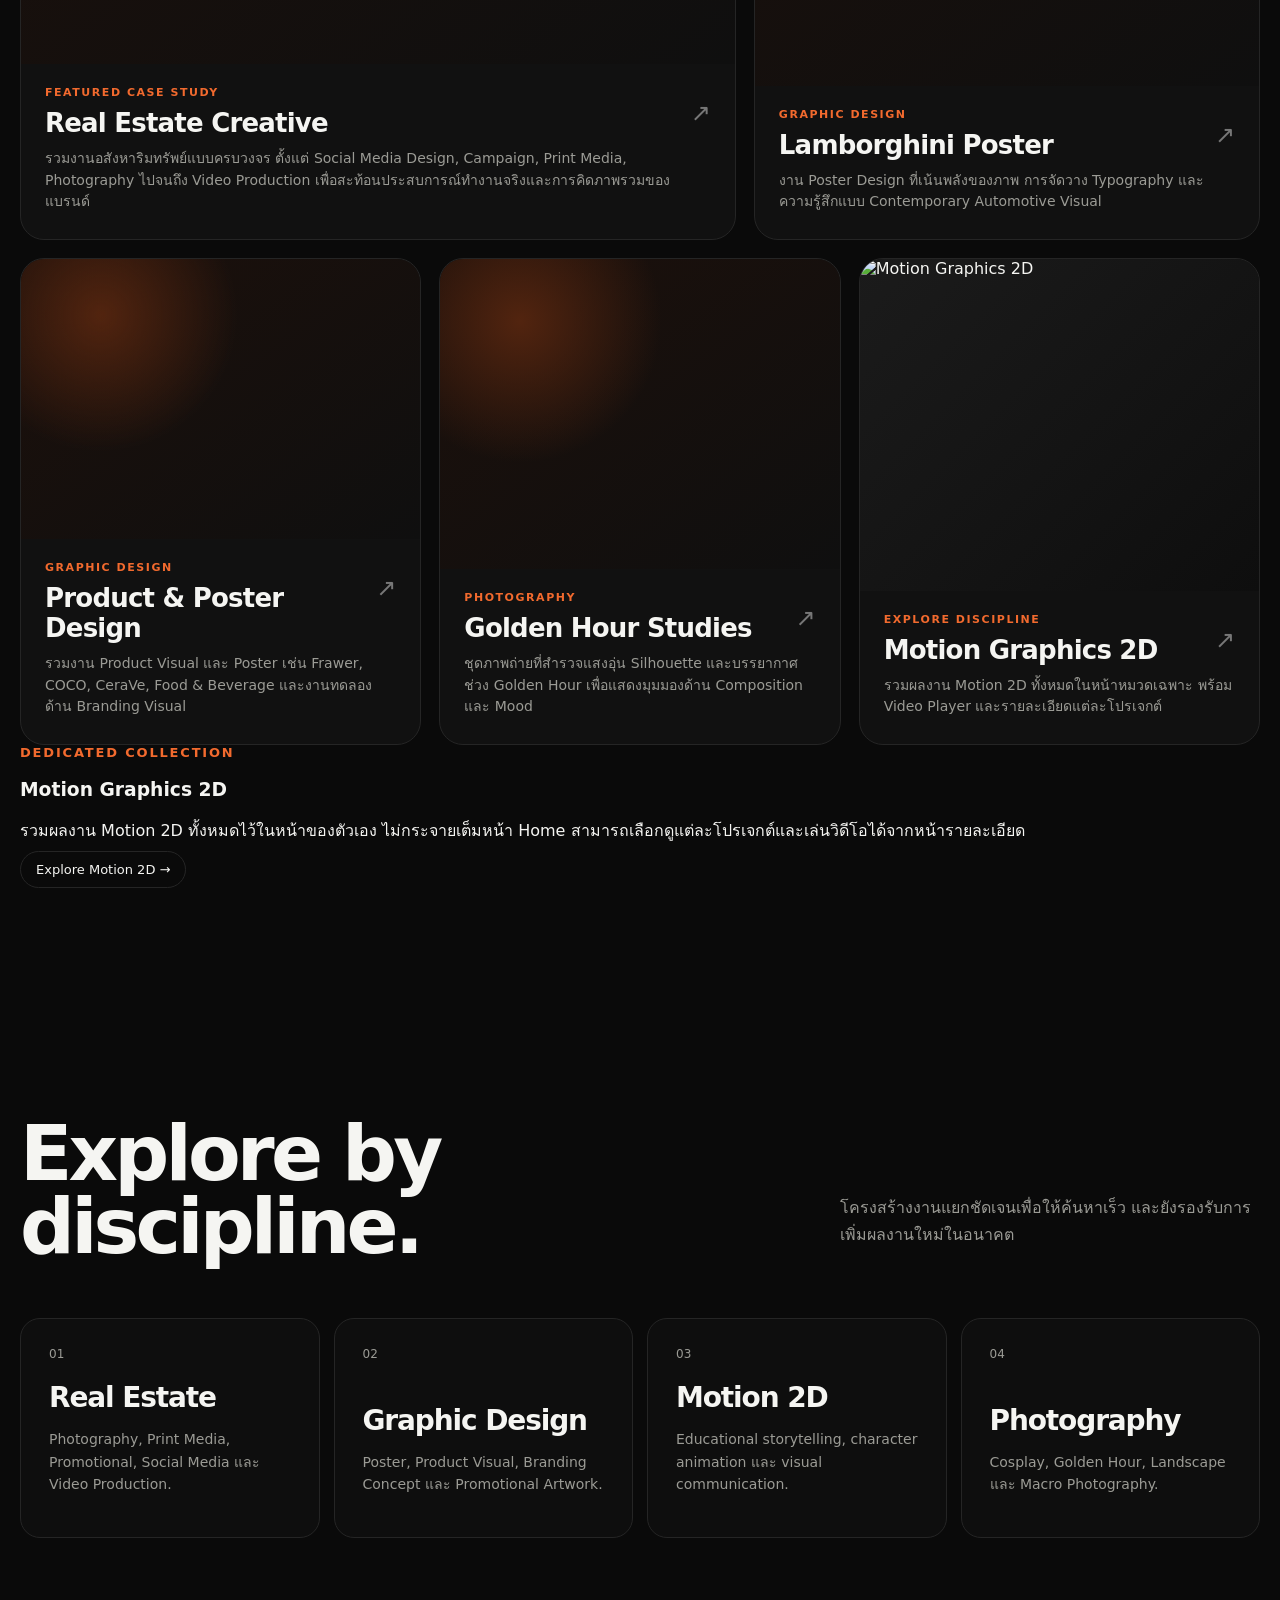
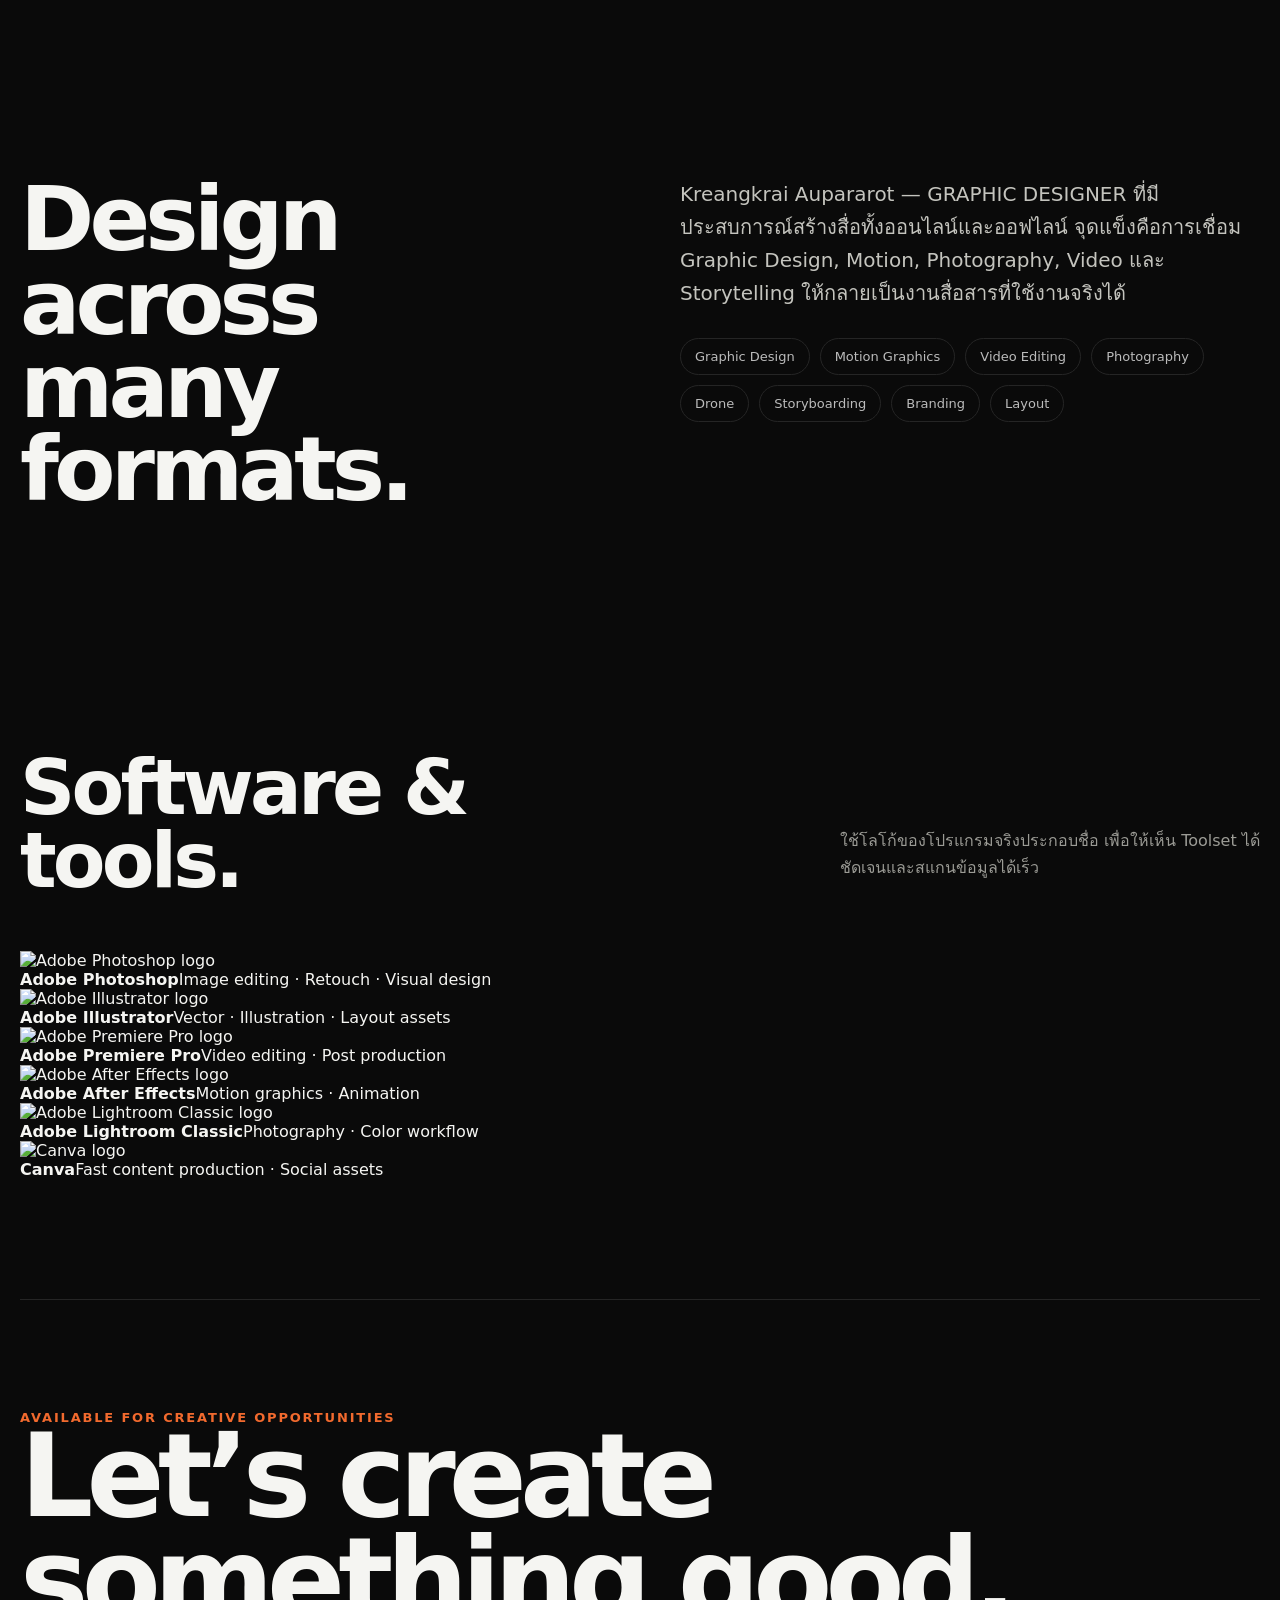
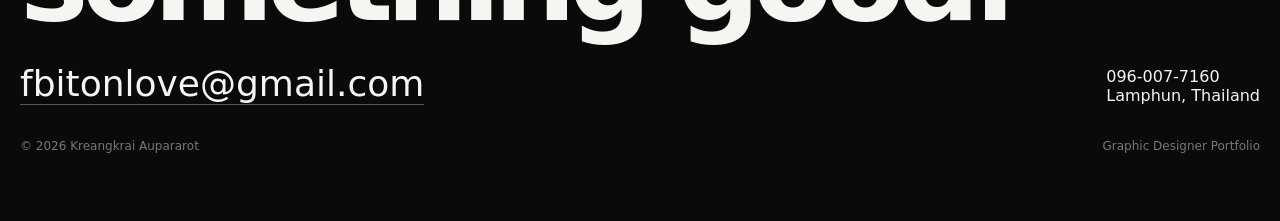
==== commit 9edb12e6: "Refactor homepage architecture and add software tools" ====
--- a/index.html
+++ b/index.html
@@ -1 +1 @@
-<!DOCTYPE html><html lang="th"><head><meta charset="UTF-8"><meta name="viewport" content="width=device-width,initial-scale=1,viewport-fit=cover"><meta name="description" content="Kreangkrai Aupararot — Graphic Designer, Motion Designer and Visual Creator."><title>Kreangkrai Aupararot — Visual Designer</title><link rel="stylesheet" href="styles.css"></head><body><nav class="nav"><div class="wrap"><div class="navin"><a class="brand" href="#top">KREANGKRAI / FLOOK</a><div class="links"><a href="#work">Work</a><a href="works.html">All Works</a><a href="#about">About</a><a href="#contact">Contact</a></div><a class="pill" href="https://github.com/fbiton1412-star" target="_blank" rel="noreferrer">GitHub ↗</a><button class="menu-btn" id="menuBtn" aria-expanded="false" aria-controls="mobileMenu">Menu</button></div><div class="mobile-menu" id="mobileMenu"><a href="#work">Work</a><a href="works.html">All Works</a><a href="#about">About</a><a href="#contact">Contact</a><a href="https://github.com/fbiton1412-star" target="_blank" rel="noreferrer">GitHub ↗</a></div></div></nav><main id="top"><section class="wrap hero reveal"><div><div class="eyebrow">Multidisciplinary Visual Designer</div><h1>Ideas into<br>visual impact.</h1><p>Graphic Design, Real Estate Creative, Motion Graphics, Photography and Video — shaped into clear, memorable visual stories.</p></div><div class="portrait"><img src="profile.jpg" alt="Kreangkrai Aupararot portrait"></div></section><div class="marquee" aria-label="Creative capabilities"><div class="marquee-track"><span>GRAPHIC DESIGN</span><span>REAL ESTATE CREATIVE</span><span>MOTION GRAPHICS</span><span>VIDEO PRODUCTION</span><span>PHOTOGRAPHY</span><span>DRONE</span><span>GRAPHIC DESIGN</span><span>REAL ESTATE CREATIVE</span><span>MOTION GRAPHICS</span><span>VIDEO PRODUCTION</span><span>PHOTOGRAPHY</span><span>DRONE</span></div></div><section class="wrap section reveal" id="work"><div class="section-head"><h2>Selected<br>work.</h2><p>หน้าแรกคัดเฉพาะงานเด่นและประตูเข้าสู่แต่ละสายงาน เพื่อให้ดูสะอาดและไม่กลายเป็นคลังงานทั้งหมด</p></div><div id="work-grid" class="work-grid"></div></section><section class="wrap section reveal" id="categories"><div class="section-head"><h2>Explore<br>disciplines.</h2><p>เลือกดูผลงานตามหมวดหลัก แล้วเจาะลึกหมวดย่อยที่จัดตามโครงสร้างจริงใน Google Drive</p></div><div class="categories"><a class="cat" href="works.html?category=real-estate"><span class="num">01</span><div><h3>Real Estate</h3><p>Photography, Print Media, Promotional Design, Social Media Design และ Video Production.</p></div></a><a class="cat" href="works.html?category=graphic-design"><span class="num">02</span><div><h3>Graphic Design</h3><p>Poster, product visual, branding concepts and promotional artwork.</p></div></a><a class="cat" href="works.html?category=motion-2d"><span class="num">03</span><div><h3>Motion 2D</h3><p>รวม Motion Graphics 2D ทั้งหมดในหน้าหมวดเฉพาะ พร้อมวิดีโอและรายละเอียดงาน</p></div></a><a class="cat" href="works.html?category=photography"><span class="num">04</span><div><h3>Photography</h3><p>Cosplay, Golden Hour / Warm Tone, Landscape และ Macro Photography.</p></div></a></div></section><section class="wrap section about reveal" id="about"><h2>Design across<br>many formats.</h2><div><div class="about-copy">ผมคือ Kreangkrai Aupararot (Flook) นักออกแบบที่ทำงานข้ามสื่อ ตั้งแต่กราฟิกสำหรับการตลาดอสังหาริมทรัพย์ งานพิมพ์ Motion Graphics ไปจนถึงการถ่ายภาพ วิดีโอ และโดรน จุดแข็งคือการมองภาพรวมของงานสื่อสาร แล้วเปลี่ยนให้เป็นภาพที่ชัด เข้าใจง่าย และใช้งานจริงได้</div><div class="skills"><span>Photoshop</span><span>Illustrator</span><span>Premiere Pro</span><span>After Effects</span><span>Photography</span><span>Video Production</span><span>Drone</span><span>Storyboarding</span><span>Branding</span><span>Layout</span></div></div></section><section class="wrap contact reveal" id="contact"><div class="eyebrow">Available for creative opportunities</div><h2>Let’s create<br>something good.</h2><div class="contact-row"><a class="mail" href="mailto:fbiton1412@gmail.com">fbiton1412@gmail.com</a><div>096-007-7160<br>Lamphun, Thailand</div></div><div class="footer"><span>© 2026 Kreangkrai Aupararot</span><span>Responsive portfolio system</span></div></section></main><script src="app.js" defer></script></body></html>+<!DOCTYPE html><html lang="th"><head><meta charset="UTF-8"><meta name="viewport" content="width=device-width,initial-scale=1,viewport-fit=cover"><meta name="description" content="Kreangkrai Aupararot — Graphic Designer portfolio: Real Estate Creative, Graphic Design, Motion Graphics and Photography."><title>Kreangkrai Aupararot — Graphic Designer</title><link rel="stylesheet" href="styles.css"></head><body><nav class="nav"><div class="wrap"><div class="navin"><a class="brand" href="#top">KREANGKRAI / FLOOK</a><div class="links"><a href="#work">Selected Work</a><a href="works.html">All Works</a><a href="#about">About</a><a href="#contact">Contact</a></div><a class="pill" href="works.html">Explore Work ↗</a><button class="menu-btn" id="menuBtn" aria-expanded="false" aria-controls="mobileMenu">Menu</button></div><div class="mobile-menu" id="mobileMenu"><a href="#work">Selected Work</a><a href="works.html">All Works</a><a href="#about">About</a><a href="#contact">Contact</a></div></div></nav><main id="top"><section class="wrap hero reveal"><div class="hero-copy"><div class="eyebrow">Graphic Designer · Visual Creator</div><h1>Ideas into<br>visual impact.</h1><p>ผมคือ เกรียงไกร อุปละโรจน์ (Flook) — Graphic Designer ที่ทำงานข้ามสื่อ ตั้งแต่งานอสังหาริมทรัพย์ กราฟิก Motion 2D ไปจนถึง Photography และ Video Production</p><div class="hero-actions"><a class="pill primary" href="#work">View selected work ↓</a><a class="pill" href="works.html">Browse all works ↗</a></div></div><div class="portrait"><img src="profile.jpg" alt="Kreangkrai Aupararot portrait"></div></section><div class="marquee" aria-label="Creative capabilities"><div class="marquee-track"><span>GRAPHIC DESIGN</span><span>REAL ESTATE CREATIVE</span><span>MOTION GRAPHICS 2D</span><span>PHOTOGRAPHY</span><span>VIDEO PRODUCTION</span><span>DRONE</span><span>GRAPHIC DESIGN</span><span>REAL ESTATE CREATIVE</span><span>MOTION GRAPHICS 2D</span><span>PHOTOGRAPHY</span><span>VIDEO PRODUCTION</span><span>DRONE</span></div></div><section class="wrap section reveal" id="work"><div class="section-head"><h2>Selected<br>work.</h2><p>คัดเฉพาะผลงานเด่นเพื่อให้หน้าแรกอ่านง่าย ส่วนผลงานทั้งหมดแยกอยู่ใน Work Archive พร้อมตัวกรองตามหมวด</p></div><div id="work-grid" class="work-grid"></div><div class="motion-gateway reveal"><div><div class="eyebrow">Dedicated Collection</div><h3>Motion Graphics 2D</h3><p>รวมผลงาน Motion 2D ทั้งหมดไว้ในหน้าของตัวเอง ไม่กระจายเต็มหน้า Home สามารถเลือกดูแต่ละโปรเจกต์และเล่นวิดีโอได้จากหน้ารายละเอียด</p></div><a class="pill primary" href="works.html?category=motion-2d">Explore Motion 2D →</a></div></section><section class="wrap section reveal" id="categories"><div class="section-head"><h2>Explore by<br>discipline.</h2><p>โครงสร้างงานแยกชัดเจนเพื่อให้ค้นหาเร็ว และยังรองรับการเพิ่มผลงานใหม่ในอนาคต</p></div><div class="categories"><a class="cat" href="works.html?category=real-estate"><span class="num">01</span><div><h3>Real Estate</h3><p>Photography, Print Media, Promotional, Social Media และ Video Production.</p></div></a><a class="cat" href="works.html?category=graphic-design"><span class="num">02</span><div><h3>Graphic Design</h3><p>Poster, Product Visual, Branding Concept และ Promotional Artwork.</p></div></a><a class="cat" href="works.html?category=motion-2d"><span class="num">03</span><div><h3>Motion 2D</h3><p>Educational storytelling, character animation และ visual communication.</p></div></a><a class="cat" href="works.html?category=photography"><span class="num">04</span><div><h3>Photography</h3><p>Cosplay, Golden Hour, Landscape และ Macro Photography.</p></div></a></div></section><section class="wrap section about reveal" id="about"><h2>Design across<br>many formats.</h2><div><div class="about-copy">Kreangkrai Aupararot — GRAPHIC DESIGNER ที่มีประสบการณ์สร้างสื่อทั้งออนไลน์และออฟไลน์ จุดแข็งคือการเชื่อม Graphic Design, Motion, Photography, Video และ Storytelling ให้กลายเป็นงานสื่อสารที่ใช้งานจริงได้</div><div class="skills"><span>Graphic Design</span><span>Motion Graphics</span><span>Video Editing</span><span>Photography</span><span>Drone</span><span>Storyboarding</span><span>Branding</span><span>Layout</span></div></div></section><section class="wrap section reveal" id="software"><div class="section-head"><h2>Software &<br>tools.</h2><p>ใช้โลโก้ของโปรแกรมจริงประกอบชื่อ เพื่อให้เห็น Toolset ได้ชัดเจนและสแกนข้อมูลได้เร็ว</p></div><div class="software-grid"><article class="software-card"><img src="https://cdn.simpleicons.org/adobephotoshop/31A8FF" alt="Adobe Photoshop logo" loading="lazy"><div><strong>Adobe Photoshop</strong><span>Image editing · Retouch · Visual design</span></div></article><article class="software-card"><img src="https://cdn.simpleicons.org/adobeillustrator/FF9A00" alt="Adobe Illustrator logo" loading="lazy"><div><strong>Adobe Illustrator</strong><span>Vector · Illustration · Layout assets</span></div></article><article class="software-card"><img src="https://cdn.simpleicons.org/adobepremierepro/9999FF" alt="Adobe Premiere Pro logo" loading="lazy"><div><strong>Adobe Premiere Pro</strong><span>Video editing · Post production</span></div></article><article class="software-card"><img src="https://cdn.simpleicons.org/adobeaftereffects/9999FF" alt="Adobe After Effects logo" loading="lazy"><div><strong>Adobe After Effects</strong><span>Motion graphics · Animation</span></div></article><article class="software-card"><img src="https://cdn.simpleicons.org/adobelightroomclassic/31A8FF" alt="Adobe Lightroom Classic logo" loading="lazy"><div><strong>Adobe Lightroom Classic</strong><span>Photography · Color workflow</span></div></article><article class="software-card"><img src="https://cdn.simpleicons.org/canva/00C4CC" alt="Canva logo" loading="lazy"><div><strong>Canva</strong><span>Fast content production · Social assets</span></div></article></div></section><section class="wrap contact reveal" id="contact"><div class="eyebrow">Available for creative opportunities</div><h2>Let’s create<br>something good.</h2><div class="contact-row"><a class="mail" href="mailto:fbitonlove@gmail.com">fbitonlove@gmail.com</a><div>096-007-7160<br>Lamphun, Thailand</div></div><div class="footer"><span>© 2026 Kreangkrai Aupararot</span><span>Graphic Designer Portfolio</span></div></section></main><script src="app.js" defer></script></body></html>
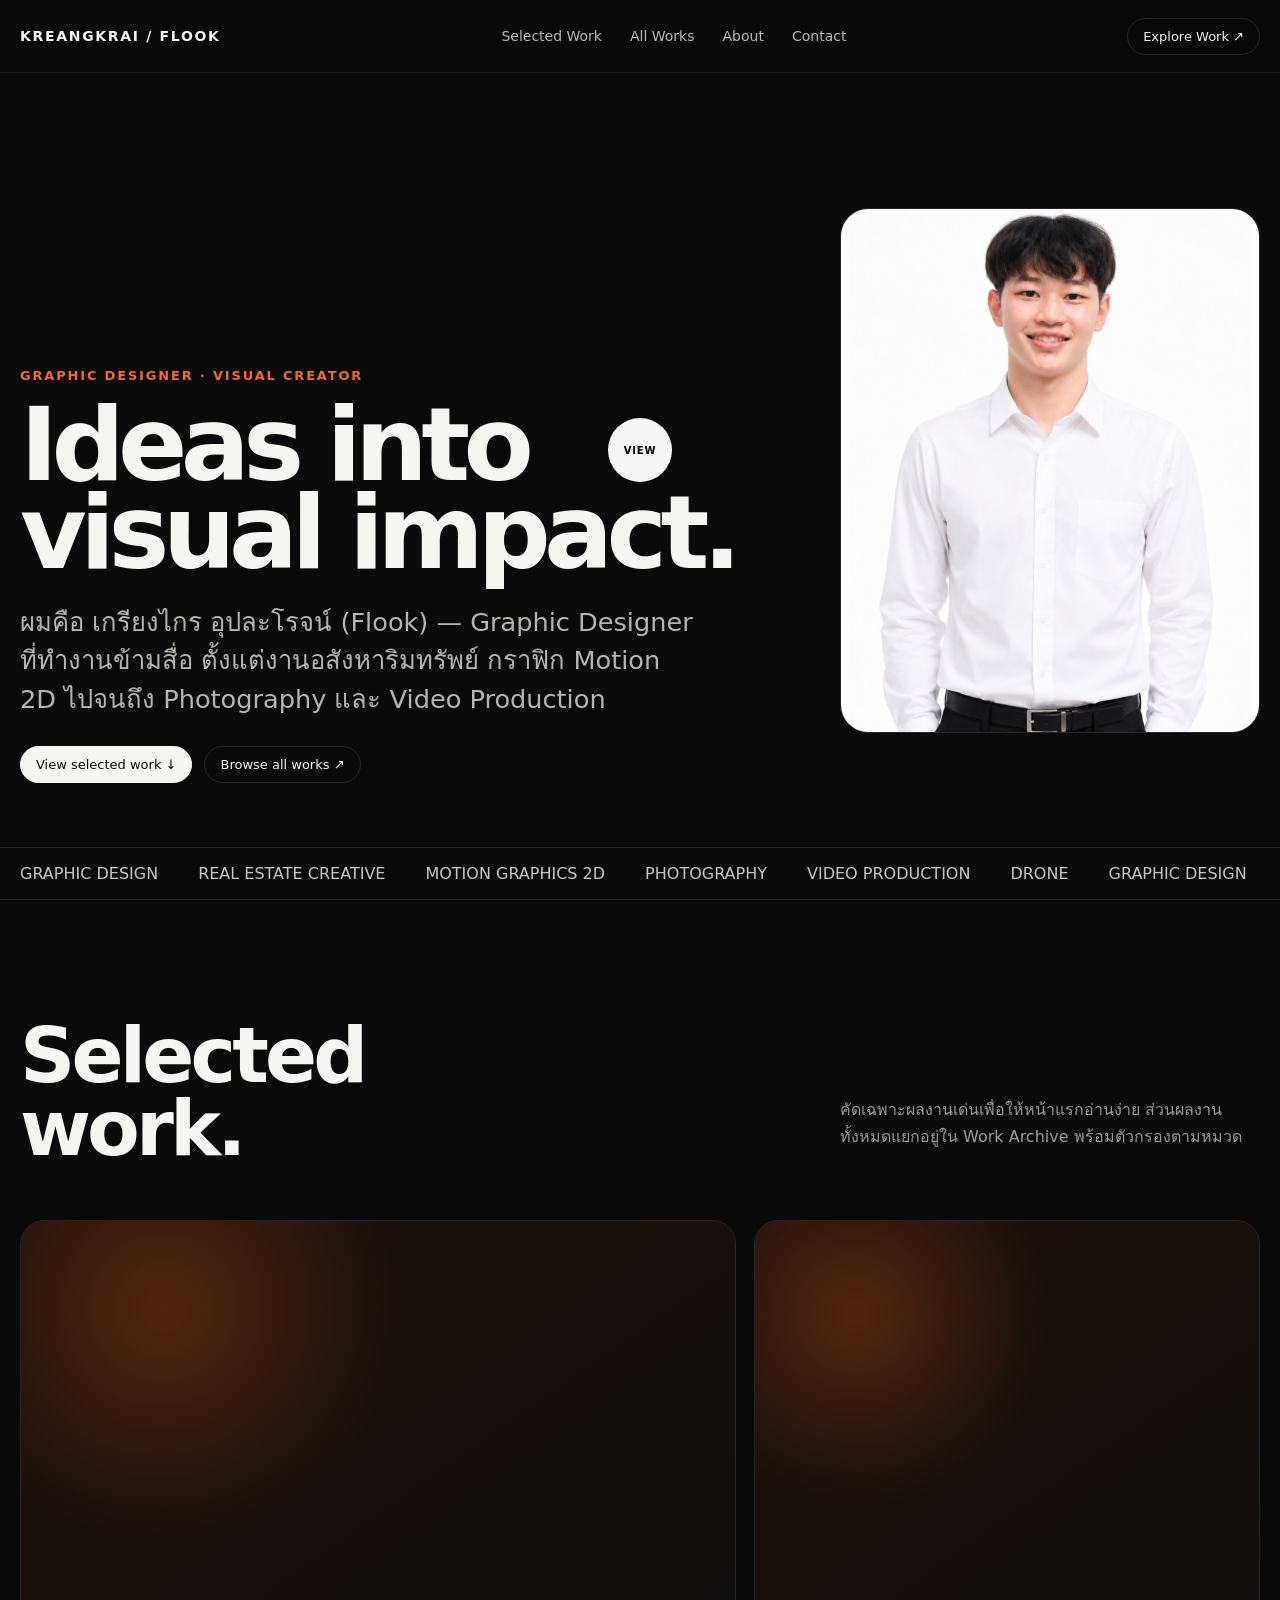
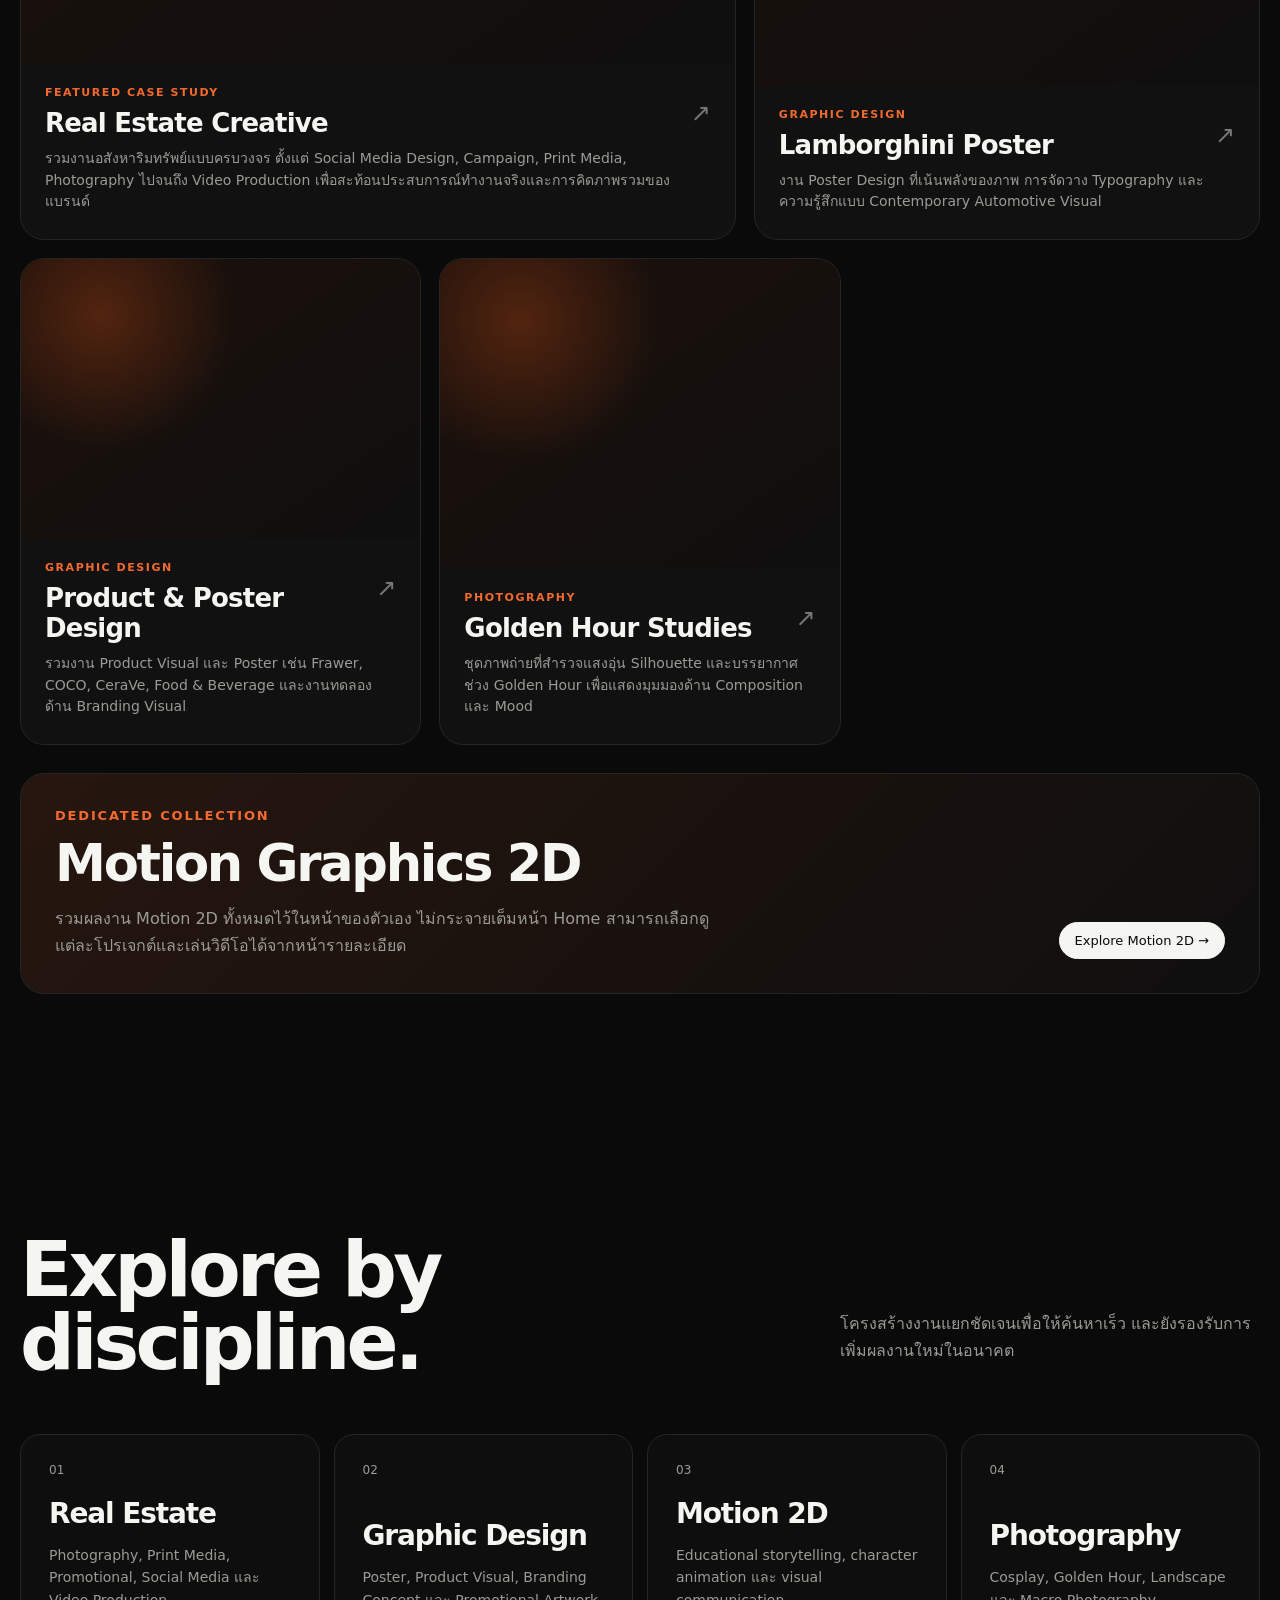
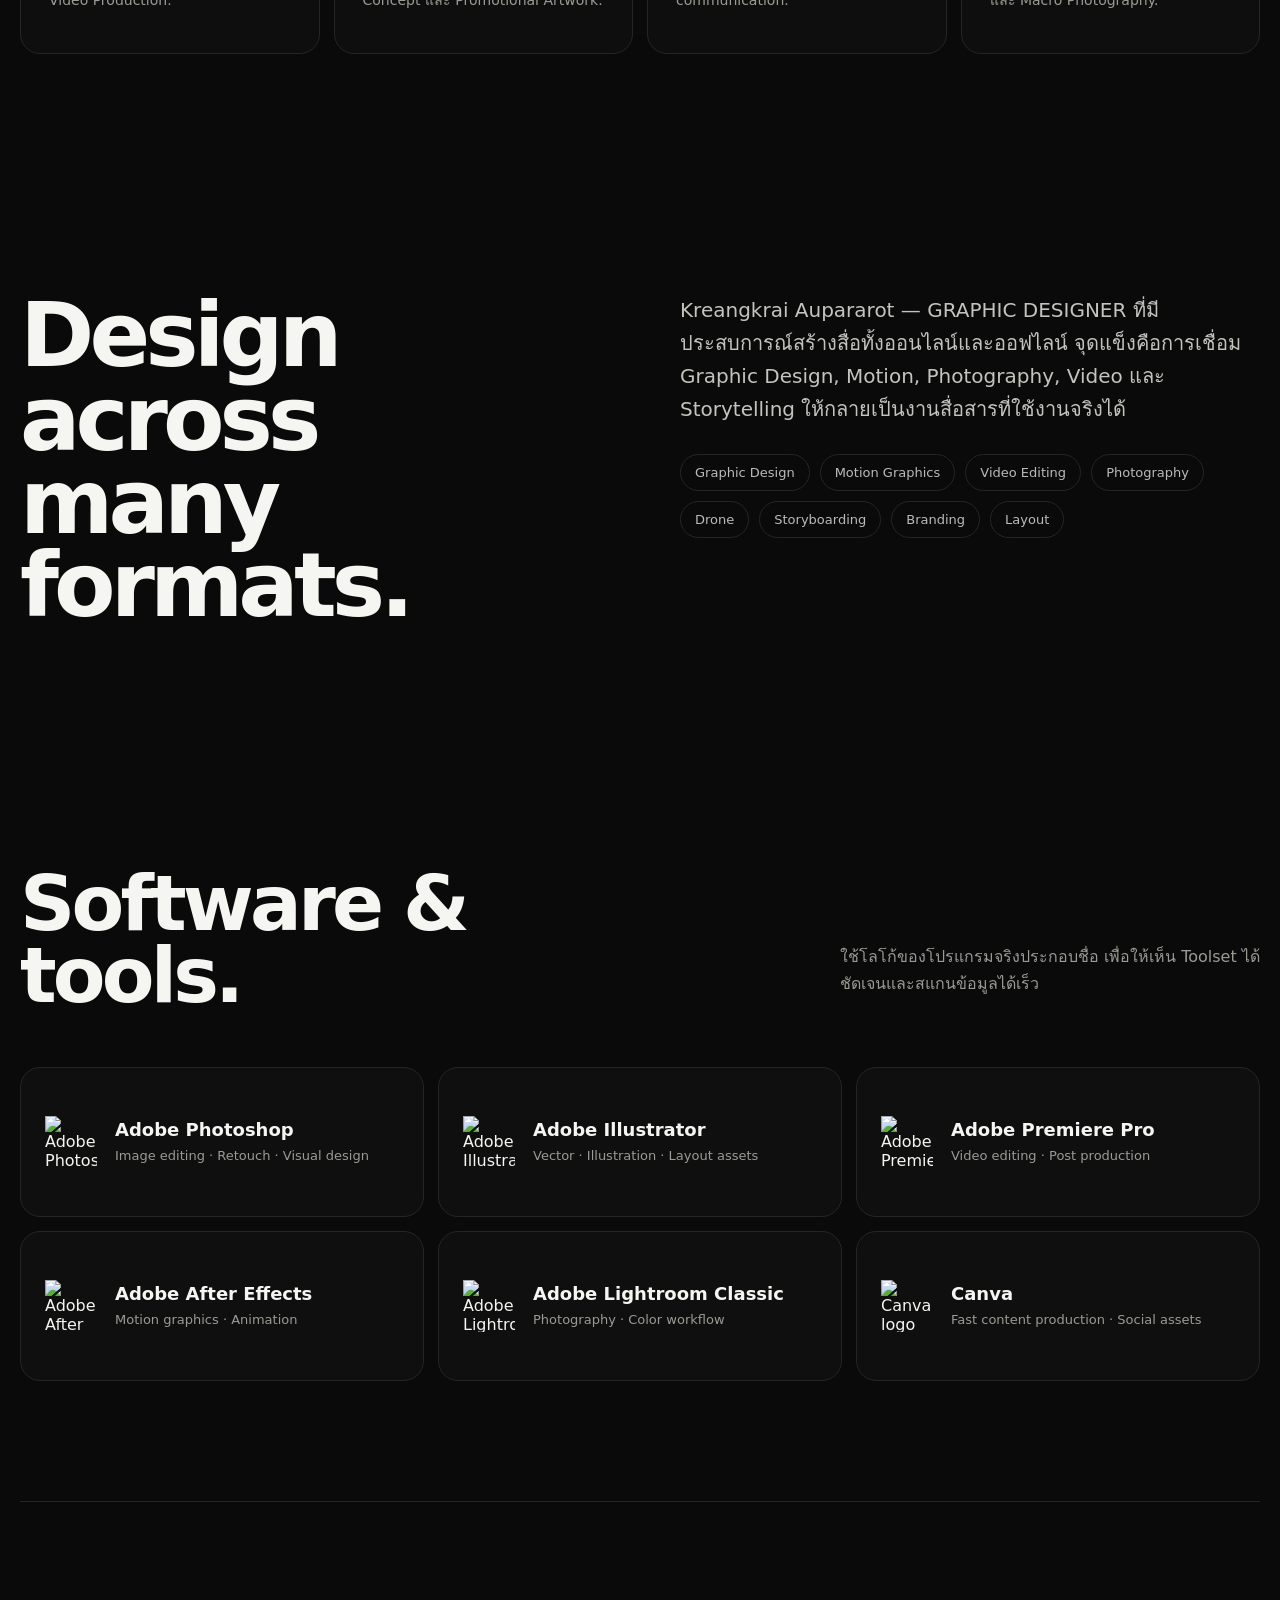
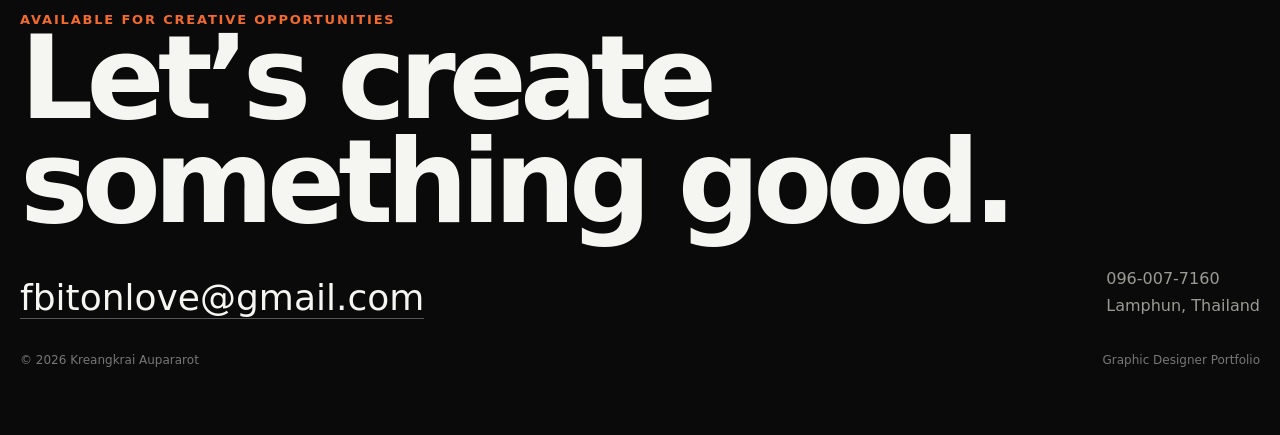
==== commit 4018bde0: "Load polished homepage styles" ====
--- a/index.html
+++ b/index.html
@@ -1 +1 @@
-<!DOCTYPE html><html lang="th"><head><meta charset="UTF-8"><meta name="viewport" content="width=device-width,initial-scale=1,viewport-fit=cover"><meta name="description" content="Kreangkrai Aupararot — Graphic Designer portfolio: Real Estate Creative, Graphic Design, Motion Graphics and Photography."><title>Kreangkrai Aupararot — Graphic Designer</title><link rel="stylesheet" href="styles.css"></head><body><nav class="nav"><div class="wrap"><div class="navin"><a class="brand" href="#top">KREANGKRAI / FLOOK</a><div class="links"><a href="#work">Selected Work</a><a href="works.html">All Works</a><a href="#about">About</a><a href="#contact">Contact</a></div><a class="pill" href="works.html">Explore Work ↗</a><button class="menu-btn" id="menuBtn" aria-expanded="false" aria-controls="mobileMenu">Menu</button></div><div class="mobile-menu" id="mobileMenu"><a href="#work">Selected Work</a><a href="works.html">All Works</a><a href="#about">About</a><a href="#contact">Contact</a></div></div></nav><main id="top"><section class="wrap hero reveal"><div class="hero-copy"><div class="eyebrow">Graphic Designer · Visual Creator</div><h1>Ideas into<br>visual impact.</h1><p>ผมคือ เกรียงไกร อุปละโรจน์ (Flook) — Graphic Designer ที่ทำงานข้ามสื่อ ตั้งแต่งานอสังหาริมทรัพย์ กราฟิก Motion 2D ไปจนถึง Photography และ Video Production</p><div class="hero-actions"><a class="pill primary" href="#work">View selected work ↓</a><a class="pill" href="works.html">Browse all works ↗</a></div></div><div class="portrait"><img src="profile.jpg" alt="Kreangkrai Aupararot portrait"></div></section><div class="marquee" aria-label="Creative capabilities"><div class="marquee-track"><span>GRAPHIC DESIGN</span><span>REAL ESTATE CREATIVE</span><span>MOTION GRAPHICS 2D</span><span>PHOTOGRAPHY</span><span>VIDEO PRODUCTION</span><span>DRONE</span><span>GRAPHIC DESIGN</span><span>REAL ESTATE CREATIVE</span><span>MOTION GRAPHICS 2D</span><span>PHOTOGRAPHY</span><span>VIDEO PRODUCTION</span><span>DRONE</span></div></div><section class="wrap section reveal" id="work"><div class="section-head"><h2>Selected<br>work.</h2><p>คัดเฉพาะผลงานเด่นเพื่อให้หน้าแรกอ่านง่าย ส่วนผลงานทั้งหมดแยกอยู่ใน Work Archive พร้อมตัวกรองตามหมวด</p></div><div id="work-grid" class="work-grid"></div><div class="motion-gateway reveal"><div><div class="eyebrow">Dedicated Collection</div><h3>Motion Graphics 2D</h3><p>รวมผลงาน Motion 2D ทั้งหมดไว้ในหน้าของตัวเอง ไม่กระจายเต็มหน้า Home สามารถเลือกดูแต่ละโปรเจกต์และเล่นวิดีโอได้จากหน้ารายละเอียด</p></div><a class="pill primary" href="works.html?category=motion-2d">Explore Motion 2D →</a></div></section><section class="wrap section reveal" id="categories"><div class="section-head"><h2>Explore by<br>discipline.</h2><p>โครงสร้างงานแยกชัดเจนเพื่อให้ค้นหาเร็ว และยังรองรับการเพิ่มผลงานใหม่ในอนาคต</p></div><div class="categories"><a class="cat" href="works.html?category=real-estate"><span class="num">01</span><div><h3>Real Estate</h3><p>Photography, Print Media, Promotional, Social Media และ Video Production.</p></div></a><a class="cat" href="works.html?category=graphic-design"><span class="num">02</span><div><h3>Graphic Design</h3><p>Poster, Product Visual, Branding Concept และ Promotional Artwork.</p></div></a><a class="cat" href="works.html?category=motion-2d"><span class="num">03</span><div><h3>Motion 2D</h3><p>Educational storytelling, character animation และ visual communication.</p></div></a><a class="cat" href="works.html?category=photography"><span class="num">04</span><div><h3>Photography</h3><p>Cosplay, Golden Hour, Landscape และ Macro Photography.</p></div></a></div></section><section class="wrap section about reveal" id="about"><h2>Design across<br>many formats.</h2><div><div class="about-copy">Kreangkrai Aupararot — GRAPHIC DESIGNER ที่มีประสบการณ์สร้างสื่อทั้งออนไลน์และออฟไลน์ จุดแข็งคือการเชื่อม Graphic Design, Motion, Photography, Video และ Storytelling ให้กลายเป็นงานสื่อสารที่ใช้งานจริงได้</div><div class="skills"><span>Graphic Design</span><span>Motion Graphics</span><span>Video Editing</span><span>Photography</span><span>Drone</span><span>Storyboarding</span><span>Branding</span><span>Layout</span></div></div></section><section class="wrap section reveal" id="software"><div class="section-head"><h2>Software &<br>tools.</h2><p>ใช้โลโก้ของโปรแกรมจริงประกอบชื่อ เพื่อให้เห็น Toolset ได้ชัดเจนและสแกนข้อมูลได้เร็ว</p></div><div class="software-grid"><article class="software-card"><img src="https://cdn.simpleicons.org/adobephotoshop/31A8FF" alt="Adobe Photoshop logo" loading="lazy"><div><strong>Adobe Photoshop</strong><span>Image editing · Retouch · Visual design</span></div></article><article class="software-card"><img src="https://cdn.simpleicons.org/adobeillustrator/FF9A00" alt="Adobe Illustrator logo" loading="lazy"><div><strong>Adobe Illustrator</strong><span>Vector · Illustration · Layout assets</span></div></article><article class="software-card"><img src="https://cdn.simpleicons.org/adobepremierepro/9999FF" alt="Adobe Premiere Pro logo" loading="lazy"><div><strong>Adobe Premiere Pro</strong><span>Video editing · Post production</span></div></article><article class="software-card"><img src="https://cdn.simpleicons.org/adobeaftereffects/9999FF" alt="Adobe After Effects logo" loading="lazy"><div><strong>Adobe After Effects</strong><span>Motion graphics · Animation</span></div></article><article class="software-card"><img src="https://cdn.simpleicons.org/adobelightroomclassic/31A8FF" alt="Adobe Lightroom Classic logo" loading="lazy"><div><strong>Adobe Lightroom Classic</strong><span>Photography · Color workflow</span></div></article><article class="software-card"><img src="https://cdn.simpleicons.org/canva/00C4CC" alt="Canva logo" loading="lazy"><div><strong>Canva</strong><span>Fast content production · Social assets</span></div></article></div></section><section class="wrap contact reveal" id="contact"><div class="eyebrow">Available for creative opportunities</div><h2>Let’s create<br>something good.</h2><div class="contact-row"><a class="mail" href="mailto:fbitonlove@gmail.com">fbitonlove@gmail.com</a><div>096-007-7160<br>Lamphun, Thailand</div></div><div class="footer"><span>© 2026 Kreangkrai Aupararot</span><span>Graphic Designer Portfolio</span></div></section></main><script src="app.js" defer></script></body></html>+<!DOCTYPE html><html lang="th"><head><meta charset="UTF-8"><meta name="viewport" content="width=device-width,initial-scale=1,viewport-fit=cover"><meta name="description" content="Kreangkrai Aupararot — Graphic Designer portfolio: Real Estate Creative, Graphic Design, Motion Graphics and Photography."><title>Kreangkrai Aupararot — Graphic Designer</title><link rel="stylesheet" href="styles.css"><link rel="stylesheet" href="homepage-v2.css"></head><body><nav class="nav"><div class="wrap"><div class="navin"><a class="brand" href="#top">KREANGKRAI / FLOOK</a><div class="links"><a href="#work">Selected Work</a><a href="works.html">All Works</a><a href="#about">About</a><a href="#contact">Contact</a></div><a class="pill" href="works.html">Explore Work ↗</a><button class="menu-btn" id="menuBtn" aria-expanded="false" aria-controls="mobileMenu">Menu</button></div><div class="mobile-menu" id="mobileMenu"><a href="#work">Selected Work</a><a href="works.html">All Works</a><a href="#about">About</a><a href="#contact">Contact</a></div></div></nav><main id="top"><section class="wrap hero reveal"><div class="hero-copy"><div class="eyebrow">Graphic Designer · Visual Creator</div><h1>Ideas into<br>visual impact.</h1><p>ผมคือ เกรียงไกร อุปละโรจน์ (Flook) — Graphic Designer ที่ทำงานข้ามสื่อ ตั้งแต่งานอสังหาริมทรัพย์ กราฟิก Motion 2D ไปจนถึง Photography และ Video Production</p><div class="hero-actions"><a class="pill primary" href="#work">View selected work ↓</a><a class="pill" href="works.html">Browse all works ↗</a></div></div><div class="portrait"><img src="profile.jpg" alt="Kreangkrai Aupararot portrait"></div></section><div class="marquee" aria-label="Creative capabilities"><div class="marquee-track"><span>GRAPHIC DESIGN</span><span>REAL ESTATE CREATIVE</span><span>MOTION GRAPHICS 2D</span><span>PHOTOGRAPHY</span><span>VIDEO PRODUCTION</span><span>DRONE</span><span>GRAPHIC DESIGN</span><span>REAL ESTATE CREATIVE</span><span>MOTION GRAPHICS 2D</span><span>PHOTOGRAPHY</span><span>VIDEO PRODUCTION</span><span>DRONE</span></div></div><section class="wrap section reveal" id="work"><div class="section-head"><h2>Selected<br>work.</h2><p>คัดเฉพาะผลงานเด่นเพื่อให้หน้าแรกอ่านง่าย ส่วนผลงานทั้งหมดแยกอยู่ใน Work Archive พร้อมตัวกรองตามหมวด</p></div><div id="work-grid" class="work-grid"></div><div class="motion-gateway reveal"><div><div class="eyebrow">Dedicated Collection</div><h3>Motion Graphics 2D</h3><p>รวมผลงาน Motion 2D ทั้งหมดไว้ในหน้าของตัวเอง ไม่กระจายเต็มหน้า Home สามารถเลือกดูแต่ละโปรเจกต์และเล่นวิดีโอได้จากหน้ารายละเอียด</p></div><a class="pill primary" href="works.html?category=motion-2d">Explore Motion 2D →</a></div></section><section class="wrap section reveal" id="categories"><div class="section-head"><h2>Explore by<br>discipline.</h2><p>โครงสร้างงานแยกชัดเจนเพื่อให้ค้นหาเร็ว และยังรองรับการเพิ่มผลงานใหม่ในอนาคต</p></div><div class="categories"><a class="cat" href="works.html?category=real-estate"><span class="num">01</span><div><h3>Real Estate</h3><p>Photography, Print Media, Promotional, Social Media และ Video Production.</p></div></a><a class="cat" href="works.html?category=graphic-design"><span class="num">02</span><div><h3>Graphic Design</h3><p>Poster, Product Visual, Branding Concept และ Promotional Artwork.</p></div></a><a class="cat" href="works.html?category=motion-2d"><span class="num">03</span><div><h3>Motion 2D</h3><p>Educational storytelling, character animation และ visual communication.</p></div></a><a class="cat" href="works.html?category=photography"><span class="num">04</span><div><h3>Photography</h3><p>Cosplay, Golden Hour, Landscape และ Macro Photography.</p></div></a></div></section><section class="wrap section about reveal" id="about"><h2>Design across<br>many formats.</h2><div><div class="about-copy">Kreangkrai Aupararot — GRAPHIC DESIGNER ที่มีประสบการณ์สร้างสื่อทั้งออนไลน์และออฟไลน์ จุดแข็งคือการเชื่อม Graphic Design, Motion, Photography, Video และ Storytelling ให้กลายเป็นงานสื่อสารที่ใช้งานจริงได้</div><div class="skills"><span>Graphic Design</span><span>Motion Graphics</span><span>Video Editing</span><span>Photography</span><span>Drone</span><span>Storyboarding</span><span>Branding</span><span>Layout</span></div></div></section><section class="wrap section reveal" id="software"><div class="section-head"><h2>Software &<br>tools.</h2><p>ใช้โลโก้ของโปรแกรมจริงประกอบชื่อ เพื่อให้เห็น Toolset ได้ชัดเจนและสแกนข้อมูลได้เร็ว</p></div><div class="software-grid"><article class="software-card"><img src="https://cdn.simpleicons.org/adobephotoshop/31A8FF" alt="Adobe Photoshop logo" loading="lazy"><div><strong>Adobe Photoshop</strong><span>Image editing · Retouch · Visual design</span></div></article><article class="software-card"><img src="https://cdn.simpleicons.org/adobeillustrator/FF9A00" alt="Adobe Illustrator logo" loading="lazy"><div><strong>Adobe Illustrator</strong><span>Vector · Illustration · Layout assets</span></div></article><article class="software-card"><img src="https://cdn.simpleicons.org/adobepremierepro/9999FF" alt="Adobe Premiere Pro logo" loading="lazy"><div><strong>Adobe Premiere Pro</strong><span>Video editing · Post production</span></div></article><article class="software-card"><img src="https://cdn.simpleicons.org/adobeaftereffects/9999FF" alt="Adobe After Effects logo" loading="lazy"><div><strong>Adobe After Effects</strong><span>Motion graphics · Animation</span></div></article><article class="software-card"><img src="https://cdn.simpleicons.org/adobelightroomclassic/31A8FF" alt="Adobe Lightroom Classic logo" loading="lazy"><div><strong>Adobe Lightroom Classic</strong><span>Photography · Color workflow</span></div></article><article class="software-card"><img src="https://cdn.simpleicons.org/canva/00C4CC" alt="Canva logo" loading="lazy"><div><strong>Canva</strong><span>Fast content production · Social assets</span></div></article></div></section><section class="wrap contact reveal" id="contact"><div class="eyebrow">Available for creative opportunities</div><h2>Let’s create<br>something good.</h2><div class="contact-row"><a class="mail" href="mailto:fbitonlove@gmail.com">fbitonlove@gmail.com</a><div>096-007-7160<br>Lamphun, Thailand</div></div><div class="footer"><span>© 2026 Kreangkrai Aupararot</span><span>Graphic Designer Portfolio</span></div></section></main><script src="app.js" defer></script></body></html>
--- a/homepage-v2.css
+++ b/homepage-v2.css
@@ -0,0 +1 @@
+.hero-copy{align-self:end}.hero-actions{display:flex;flex-wrap:wrap;gap:12px;margin-top:28px}.pill.primary{background:var(--text);color:var(--bg);border-color:var(--text)}.motion-gateway{margin-top:28px;padding:34px;border:1px solid var(--line);border-radius:24px;background:linear-gradient(135deg,rgba(242,106,46,.12),rgba(255,255,255,.02));display:flex;align-items:end;justify-content:space-between;gap:40px}.motion-gateway h3{font-size:clamp(34px,4vw,58px);margin:10px 0 12px;letter-spacing:-.045em}.motion-gateway p{max-width:680px;color:var(--muted);line-height:1.7;margin:0}.software-grid{display:grid;grid-template-columns:repeat(3,minmax(0,1fr));gap:14px}.software-card{min-height:150px;border:1px solid var(--line);border-radius:20px;background:#0f0f0f;padding:24px;display:flex;align-items:center;gap:18px;transition:transform .35s ease,border-color .35s ease}.software-card:hover{transform:translateY(-3px);border-color:#444}.software-card img{width:52px;height:52px;object-fit:contain;flex:0 0 52px}.software-card strong{display:block;font-size:18px}.software-card span{display:block;color:var(--muted);font-size:13px;line-height:1.5;margin-top:6px}.about-copy{max-width:760px}.contact-row>div{color:var(--muted);line-height:1.7}@media(max-width:1100px){.software-grid{grid-template-columns:repeat(2,1fr)}}@media(max-width:820px){.hero-actions .pill{display:inline-flex}.motion-gateway{align-items:flex-start;flex-direction:column}.software-grid{grid-template-columns:1fr 1fr}}@media(max-width:560px){.hero-actions{gap:8px}.hero-actions .pill{width:100%;justify-content:center;text-align:center}.motion-gateway{padding:24px;border-radius:18px}.software-grid{grid-template-columns:1fr}.software-card{min-height:120px;padding:20px}.software-card img{width:44px;height:44px;flex-basis:44px}}@media(hover:none),(pointer:coarse){.software-card:hover{transform:none}}
